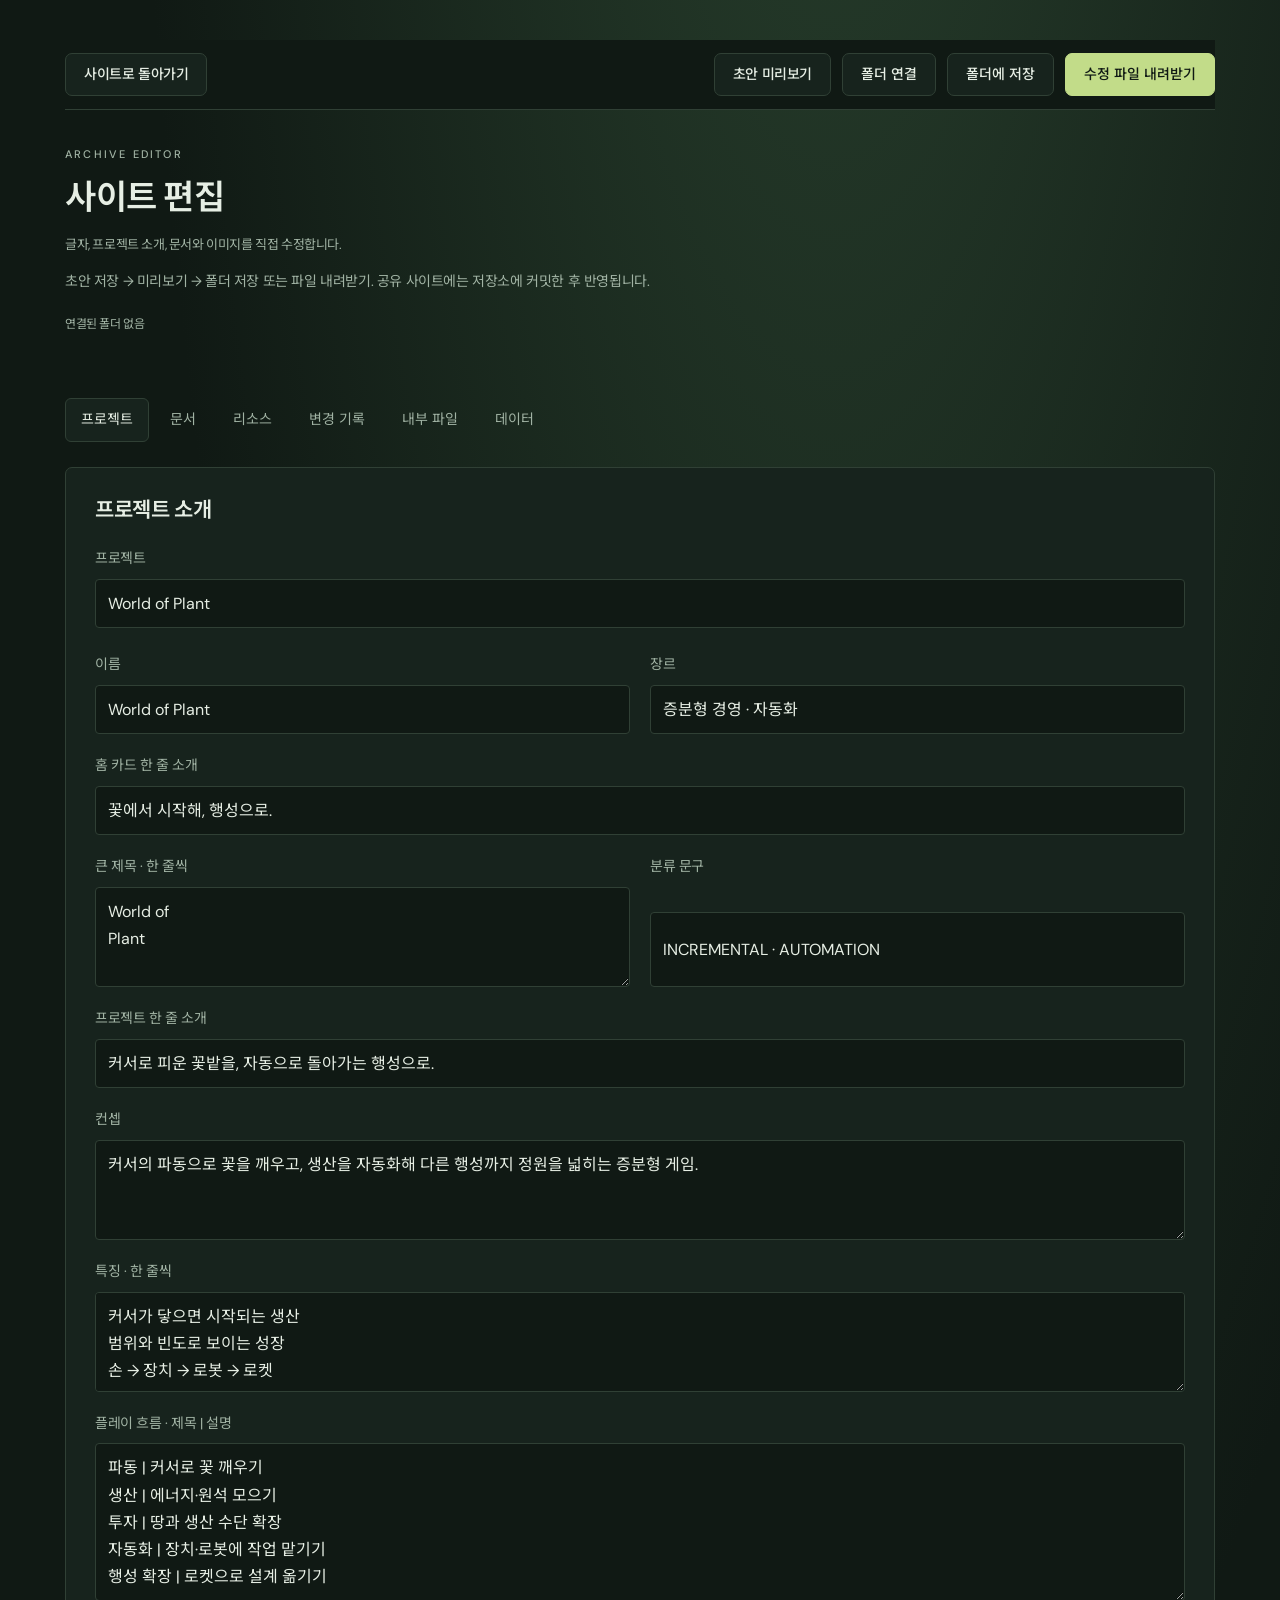
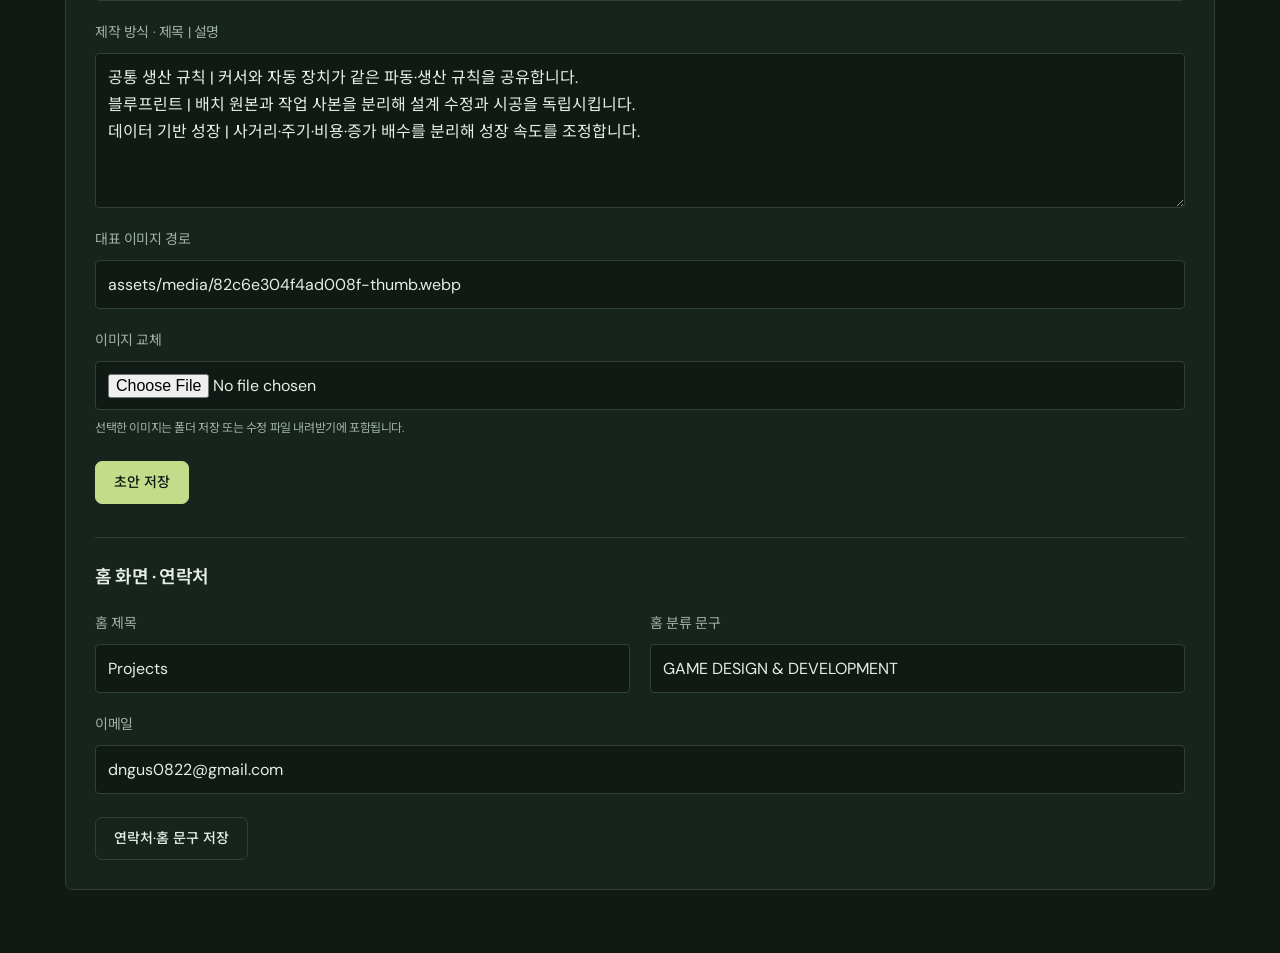
==== public/editor.html @ de5665a4 "Add site authoring tools and unify dark project styling" ====
<!doctype html><html lang="ko"><head><meta charset="utf-8"><meta name="viewport" content="width=device-width,initial-scale=1"><meta name="robots" content="noindex"><title>사이트 편집 · Game Archive</title><link rel="icon" href="./assets/favicon.svg" type="image/svg+xml"><link rel="stylesheet" href="./styles.css?v=c3d9125fe773"><script defer src="./data/site-data.js?v=c3d9125fe773"></script><script defer src="./editor.js?v=c3d9125fe773"></script><meta name="archive-build" content="c3d9125fe773"></head><body>
<main class="editor-wrap"><div class="editor-nav"><a class="button" href="./index.html">사이트로 돌아가기</a><div class="hero-actions"><a class="button" href="./index.html?draft=1#overview" target="_blank" rel="noopener">초안 미리보기</a><button class="button" id="connect-folder">폴더 연결</button><button class="button" id="save-folder">폴더에 저장</button><button class="button primary" id="export-bundle">수정 파일 내려받기</button></div></div>
<span class="eyebrow">ARCHIVE EDITOR</span><h1>사이트 편집</h1><p class="small-paragraph">글자, 프로젝트 소개, 문서와 이미지를 직접 수정합니다.</p><p class="notice">초안 저장 → 미리보기 → 폴더 저장 또는 파일 내려받기. 공유 사이트에는 저장소에 커밋한 후 반영됩니다.</p><p class="small-paragraph" id="folder-status">연결된 폴더 없음</p><p id="editor-status" class="editor-status" role="status" aria-live="polite"></p>

<nav class="editor-tabs" aria-label="편집 항목"><button type="button" class="active" data-editor-tab="projects-panel">프로젝트</button><button type="button" data-editor-tab="documents-panel">문서</button><button type="button" data-editor-tab="resources-panel">리소스</button><button type="button" data-editor-tab="releases-panel">변경 기록</button><button type="button" data-editor-tab="files-panel">내부 파일</button><button type="button" data-editor-tab="data-panel">데이터</button></nav>
<section class="editor-panel editor-section" id="projects-panel"><h2>프로젝트 소개</h2><label class="form-field">프로젝트<select id="project-select"></select></label><form id="project-form"><div class="form-grid"><label class="form-field">이름<input name="name" required maxlength="100"></label><label class="form-field">장르<input name="genre" required maxlength="100"></label><label class="form-field full">홈 카드 한 줄 소개<input name="cardText" required maxlength="150"></label><label class="form-field">큰 제목 · 한 줄씩<textarea name="title" required></textarea></label><label class="form-field">분류 문구<input name="label" maxlength="100"></label><label class="form-field full">프로젝트 한 줄 소개<input name="tagline" required maxlength="200"></label><label class="form-field full">컨셉<textarea name="concept" required></textarea></label><label class="form-field full">특징 · 한 줄씩<textarea name="points" required></textarea></label><label class="form-field full">플레이 흐름 · 제목 | 설명<textarea name="steps" required rows="5"></textarea></label><label class="form-field full">제작 방식 · 제목 | 설명<textarea name="build" required rows="4"></textarea></label><label class="form-field full">대표 이미지 경로<input name="cover" required></label><label class="form-field full">이미지 교체<input id="project-image-file" type="file" accept="image/png,image/jpeg,image/webp"><small>선택한 이미지는 폴더 저장 또는 수정 파일 내려받기에 포함됩니다.</small></label></div><div class="form-actions"><button class="button primary" type="submit">초안 저장</button></div></form><h3 class="editor-subheading">홈 화면 · 연락처</h3><form id="site-form"><div class="form-grid"><label class="form-field">홈 제목<input name="heading" required maxlength="100"></label><label class="form-field">홈 분류 문구<input name="kicker" maxlength="100"></label><label class="form-field full">이메일<input name="contactEmail" type="email" required></label></div><div class="form-actions"><button class="button" type="submit">연락처·홈 문구 저장</button></div></form></section>
<section class="editor-panel editor-section" id="documents-panel" hidden><h2>문서 편집</h2><div class="form-grid"><label class="form-field">문서<select id="document-select"></select></label><label class="form-field">페이지<select id="section-select"></select></label></div><form id="document-form"><div class="form-grid"><label class="form-field">문서 제목<input name="title" required></label><label class="form-field">분류<select name="kind"><option>종합 기획서</option><option>시스템 기획서</option><option>콘텐츠 기획서</option></select></label><label class="form-field full">페이지 제목<input name="sectionTitle" required></label></div><div id="document-blocks"></div><div class="form-actions"><button class="button" id="add-doc-paragraph" type="button">문단 추가</button><button class="button primary" type="submit">본문 초안 저장</button></div><p class="small-paragraph">사이트에 표시되는 문서 본문을 수정합니다. 기존 문서 원본 파일은 변경하지 않습니다.</p></form></section>
<section class="editor-panel editor-section" id="files-panel" hidden><h2>내부 파일</h2><p class="small-paragraph">HTML·CSS·스크립트를 직접 편집할 수 있습니다. 수정한 파일은 폴더 저장 또는 내려받기 전까지 초안으로 보관됩니다.</p><div class="form-grid"><label class="form-field full">파일<select id="source-file-select"><option value="styles.css">styles.css · 색상·서체·레이아웃</option><option value="index.html">index.html · 기본 화면</option><option value="app.js">app.js · 화면 동작</option><option value="editor.html">editor.html · 편집 도구 화면</option><option value="editor.js">editor.js · 편집 도구 동작</option></select></label></div><div class="form-actions"><button class="button" id="load-source-file" type="button">파일 불러오기</button></div><label class="form-field editor-source-label">파일 내용<textarea id="source-file-content" spellcheck="false" rows="22"></textarea></label><div class="form-actions"><button class="button primary" id="stage-source-file" type="button">파일 초안 저장</button><span class="small-paragraph" id="source-file-status"></span></div></section>
<section class="editor-panel editor-section" id="releases-panel" hidden><h2>변경 기록</h2><label class="form-field">편집할 기록<select id="release-select"></select></label><form id="release-form"><div class="form-grid"><label class="form-field">프로젝트<select name="project"><option value="site">아카이브 사이트</option><option value="wop">World of Plant</option><option value="ww">Wordless Mage</option></select></label><label class="form-field">버전<input name="version" required maxlength="40" placeholder="예: v0.1.1"></label><label class="form-field">날짜<input name="date" type="date" required></label><label class="form-field">제목<input name="title" required maxlength="100" placeholder="이번 버전의 핵심 변경"></label><label class="form-field full">요약<textarea name="summary" required maxlength="1000" placeholder="어떤 문제를 해결했고, 플레이가 어떻게 달라졌는지 적어 주세요."></textarea></label><label class="form-field full">변경 항목 · 한 줄에 하나<textarea name="changes" required placeholder="추가: 새로운 마법 효과&#10;변경: 대상 선택 피드백 개선&#10;수정: 중복 효과 처리 오류"></textarea><small>추가 / 변경 / 수정 / 삭제 / 문서 형식으로 구분할 수 있습니다.</small></label></div><div class="form-actions"><button class="button primary" type="submit">초안 저장</button><span class="small-paragraph">게시 전 내용과 버전을 확인해 주세요.</span></div></form><div id="draft-releases" class="draft-list"></div></section>
<section class="editor-panel editor-section" id="resources-panel" hidden><h2>리소스</h2><label class="form-field">편집할 리소스<select id="resource-select"></select></label><form id="resource-form"><div class="form-grid"><label class="form-field">프로젝트<select name="project"><option value="wop">World of Plant</option><option value="ww">Wordless Mage</option></select></label><label class="form-field">리소스 이름<input name="name" required maxlength="120" placeholder="예: 정지 마법 룬"></label><label class="form-field">유형<select name="type"><option>이미지</option><option>UI</option><option>오디오</option><option>폰트</option><option>3D 모델</option><option>문서 이미지</option><option>기타</option></select></label><label class="form-field">버전<input name="version" required maxlength="40" placeholder="예: v1.0"></label><label class="form-field full">이미지·리소스 파일 추가<input id="resource-asset-file" type="file"><small>추가한 파일은 저장할 수정 파일에 포함됩니다.</small></label><label class="form-field full">파일 경로 또는 URL<input name="file" required placeholder="예: assets/my-rune.png 또는 https://..."><small>로컬 파일은 저장소의 public/assets에 함께 추가해 주세요. 오디오·폰트도 링크할 수 있습니다.</small></label><label class="form-field full">미리보기 이미지 경로 · 선택<input name="preview" placeholder="이미지 리소스는 파일 경로를 다시 입력할 수 있습니다."></label><label class="form-field">출처·제작자<input name="source" required maxlength="200" placeholder="직접 제작 / 원본 출처 주소"></label><label class="form-field">이용 조건<input name="license" required maxlength="200" placeholder="예: 직접 제작 / CC0 / 구매 에셋"></label><label class="form-field full">사용처·메모<textarea name="note" maxlength="1000" placeholder="어디에서 사용하고, 어떤 조건으로 교체할 수 있는지 적어 주세요."></textarea></label></div><div class="form-actions"><button class="button primary" type="submit">초안 저장</button></div></form><div id="draft-resources" class="draft-list"></div></section>
<section class="editor-panel editor-section" id="data-panel" hidden><h2>데이터 관리</h2><p class="small-paragraph">다른 브라우저에서 작업했다면 이전에 내려받은 데이터 파일을 가져올 수 있습니다. 현재 브라우저의 초안을 대체합니다.</p><div class="form-actions"><label class="button" for="import-data">데이터 파일 가져오기</label><input id="import-data" type="file" accept=".js,.json" hidden><button class="button" id="export-data">데이터만 내려받기</button><button class="button" id="reset-draft">공개 데이터로 초안 초기화</button></div><p class="small-paragraph">발행 순서: 파일 내려받기 → 저장소 데이터 파일 교체 → 커밋 → GitHub Actions 배포 완료 확인</p></section>
</main></body></html>
---- public/styles.css ----
@import url('https://fonts.googleapis.com/css2?family=Cinzel:wght@500;600;700&family=Fredoka:wght@500;600;700&family=DM+Sans:wght@400;500;600;700&family=Noto+Sans+KR:wght@400;500;600;700;800&display=swap');
:root{--bg:#101914;--paper:#17231d;--ink:#e6eee4;--muted:#a1b3a4;--line:#304035;--accent:#c2dc89;--strong:#c2dc89;--font:'DM Sans','Noto Sans KR',system-ui,sans-serif;--sidebar:0px}
body[data-theme="wop"]{--bg:#edf3df;--paper:#f7faee;--ink:#29402a;--muted:#627659;--line:#cad6b9;--accent:#447441;--strong:#315b35;background:radial-gradient(ellipse at 80% 5%,#f7f6cc 0,transparent 45%),var(--bg)}
body[data-theme="mage"]{--bg:#10171b;--paper:#19232a;--ink:#e8dfc8;--muted:#b0b4af;--line:#3c4037;--accent:#d9b96e;--strong:#d9b96e;background:radial-gradient(ellipse at 85% 0,#1d3439 0,transparent 50%),var(--bg)}
*{box-sizing:border-box}html{scroll-padding-top:100px}body{margin:0;background:radial-gradient(ellipse at 65% -30%,#29412e,transparent 60%),var(--bg);color:var(--ink);font:16px/1.7 var(--font);letter-spacing:-.025em}button,input,select,textarea{font:inherit;color:inherit}a{color:inherit;text-decoration:none}button{cursor:pointer}button,a,input,select,textarea{-webkit-tap-highlight-color:transparent;outline-offset:5px}:focus-visible{outline:2px solid var(--accent)}button,input,select,textarea{border:1px solid var(--line);background:var(--paper)}img{display:block;max-width:100%}h1,h2,h3,p{margin:0}h1,h2,h3{line-height:1.3;font-weight:600}button{font-size:14px}svg{width:20px;height:20px;fill:none;stroke:currentColor;stroke-width:1.7}.sr-only{position:absolute;width:1px;height:1px;padding:0;overflow:hidden;clip:rect(0,0,0,0);white-space:nowrap;border:0}.skip-link{position:fixed;top:-100px;left:20px;padding:12px;background:var(--paper);z-index:100}.skip-link:focus{top:10px}.site-header{height:91px;border-bottom:1px solid var(--line);display:flex;align-items:center;gap:30px;padding:0 max(32px,calc((100vw - 1280px)/2));position:relative;z-index:5}.site-brand{font-size:23px;font-weight:700;letter-spacing:-.07em;white-space:nowrap;line-height:1}.site-brand span{color:var(--accent);font-size:34px;margin-left:2px}.site-nav{display:flex;align-items:center;gap:29px;margin-left:auto}.site-nav a{font-size:14px;color:var(--muted);white-space:nowrap;position:relative;line-height:91px}.site-nav a.active{color:var(--ink)}.site-nav a.active:after{position:absolute;content:'';height:2px;background:var(--accent);bottom:0;left:0;right:0}.site-nav a:hover{color:var(--ink)}#doc-count{font-size:11px;margin-left:4px;opacity:.55}kbd{font:11px var(--font);opacity:.6;border:1px solid var(--line);border-radius:3px;padding:0 5px}.workspace{margin:0}main{max-width:1344px;margin:0 auto;padding:48px 32px 72px;min-height:calc(100vh - 184px)}.eyebrow{display:block;font-size:11px;font-weight:500;letter-spacing:.2em;color:var(--muted);text-transform:uppercase}.collection-heading{margin:19px 0 36px}.collection-heading h1{font-size:64px;font-weight:500;letter-spacing:-.065em;margin-top:8px}.heading-dot{color:var(--accent)}.project-grid{display:grid;grid-template-columns:1fr 1fr;gap:28px}.project-card{position:relative;overflow:hidden;border:1px solid var(--line);border-radius:16px;isolation:isolate;transition:transform .25s}.project-card:hover{transform:translateY(-5px)}.project-card.wop{background:#e3edce;color:#29402a;border-color:#9daa85;border-radius:22px}.project-card.ww{background:#172129;color:#e8dfc8;border-color:#56604e;border-radius:3px}.project-visual{aspect-ratio:1.8;overflow:hidden;position:relative;isolation:isolate}.project-visual img{width:100%;height:100%;object-fit:cover;transition:transform .6s}.project-card:hover .project-visual img{transform:scale(1.03)}.project-visual:after{content:'';position:absolute;inset:0;background:linear-gradient(0deg,#14251955,transparent 65%)}.project-label{position:absolute;top:23px;left:25px;background:#f0f5e2e6;color:#29402a;border:1px solid #f0f5e299;border-radius:30px;font-size:10px;font-weight:600;letter-spacing:.13em;padding:5px 12px;z-index:1}.ww .project-label{border-radius:0;background:#10191acc;border-color:#b69e5c77;color:#e3cc8d}.project-card-body{padding:29px 31px 30px;position:relative}.card-genre{font-size:12px;color:#526c47}.ww .card-genre{color:#9fb6b6}.project-card-body h2{font-size:36px;letter-spacing:-.055em;margin:9px 0 12px;font-weight:500}.ww .project-card-body h2{font-family:'Cinzel',serif;letter-spacing:-.035em;font-size:33px;color:#e2c98e}.project-card-body>p{font-size:16px;color:#5c7453}.ww .project-card-body>p{color:#aab9b5}.card-cta{display:flex;align-items:center;justify-content:space-between;font-size:14px;font-weight:500;border-top:1px solid #526f4338;margin-top:27px;padding-top:19px}.ww .card-cta{border-color:#dbc6862a;color:#dbc68d}.card-cta>span{font-size:24px;font-weight:400;line-height:1}.project-page-hero{min-height:455px;position:relative;display:flex;align-items:center;isolation:isolate;margin:6px 0 31px}.hero-copy{position:relative;z-index:2;max-width:58%;padding:20px 0 30px}.project-page-hero h1{font-size:clamp(64px,6.3vw,94px);line-height:.99;letter-spacing:-.075em;margin:23px 0 23px;font-weight:500}.project-page-hero h1 span{display:block}.project-page-hero .lead{font-size:17px;max-width:420px;line-height:1.8;color:var(--muted)}.hero-actions{display:flex;flex-wrap:wrap;gap:11px;margin-top:28px}.button{display:inline-flex;align-items:center;justify-content:center;gap:8px;padding:10px 18px;border:1px solid var(--line);background:var(--paper);border-radius:5px;font-size:14px;line-height:1.5;font-weight:500;color:var(--ink)}.button.primary{background:var(--strong);color:var(--bg);border-color:var(--strong)}.button:hover{filter:brightness(1.06)}.button.quiet{background:transparent}.wop .button{border-radius:30px}.wop .button.primary{color:#f0f6e2}.hero-image{position:absolute;width:58%;right:-10px;top:0;bottom:0;z-index:-1;overflow:hidden}.hero-image img{width:100%;height:100%;object-fit:cover;object-position:center}.wop .hero-image{width:47%;aspect-ratio:1;top:50%;bottom:auto;transform:translateY(-50%);border-radius:50%;border:10px solid #d1dfb8;box-shadow:0 0 0 1px #9bb77d,0 0 0 23px #ccdbb64d,0 0 0 24px #94b27d33;right:15px;max-height:450px}.wop .hero-image img{object-position:51% center;transform:scale(1.06)}.wop .hero-copy{max-width:57%}.hero-emblem{position:absolute;font-size:70px;right:9%;bottom:-18px;color:var(--accent);line-height:1;opacity:.65}.ww .project-page-hero{min-height:475px;border-top:1px solid #d4b36b55;border-bottom:1px solid #d4b36b55}.ww .project-page-hero h1{font-family:'Cinzel',serif;font-size:clamp(55px,6.3vw,91px);letter-spacing:-.045em;line-height:1.08;color:#e6d29e}.ww .hero-image{width:67%;right:0}.ww .hero-image:after{content:'';position:absolute;inset:0;background:linear-gradient(90deg,#10171b 0,#10171bc9 24%,#10171b18 65%),linear-gradient(0deg,#10171b 0,transparent 30%)}.ww .hero-image img{object-position:center;opacity:.82}.ww .hero-emblem{bottom:-14px;right:20px;font-size:27px;z-index:2;background:#10171b;padding:0 15px;opacity:1}.ww .hero-copy{padding-left:17px}.ww .button{border-radius:1px}.subnav{display:flex;align-items:center;gap:27px;padding:14px 0 17px;margin-bottom:34px;border-bottom:1px solid var(--line);font-size:14px;color:var(--muted)}.subnav a:hover{color:var(--ink)}.brief-section{margin:0 0 36px;scroll-margin-top:30px}.brief-heading{display:flex;justify-content:space-between;gap:20px;align-items:center;margin-bottom:17px}.brief-heading h2,.concept-section>h2,.related-section>h2{font-size:20px;letter-spacing:-.04em}.brief-heading span{font-size:11px;color:var(--muted);letter-spacing:.14em}.concept-section{display:grid;grid-template-columns:160px 1fr;gap:24px}.concept-line{font-size:21px;line-height:1.7;letter-spacing:-.04em;max-width:890px}.concept-points{display:flex;list-style:none;padding:0;margin:17px 0 0;gap:10px 23px;flex-wrap:wrap;font-size:14px;color:var(--muted)}.concept-points li:before{content:'·';color:var(--accent);font-weight:700;margin-right:8px}.play-flow{display:grid;grid-template-columns:repeat(5,1fr);border-top:1px solid var(--line);border-bottom:1px solid var(--line);padding:24px 0}.flow-step{padding:0 20px}.flow-step:first-child{padding-left:0}.flow-step+.flow-step{border-left:1px solid var(--line)}.step-num{font-size:11px;letter-spacing:.12em;color:var(--accent);display:block;margin-bottom:10px}.flow-step h3{font-size:17px;font-weight:600;margin-bottom:7px}.flow-step p{font-size:14px;color:var(--muted);line-height:1.7}.build-grid{display:grid;grid-template-columns:repeat(3,1fr);gap:32px}.build-item{border-top:2px solid var(--line);padding-top:18px}.build-item h3{font-size:17px;font-weight:600;margin-bottom:9px}.build-item p{font-size:16px;line-height:1.85;color:var(--muted)}.related-section{border-top:1px solid var(--line);padding-top:25px;display:grid;grid-template-columns:160px 1fr;gap:24px;align-items:center}.related-docs{display:grid;grid-template-columns:repeat(3,1fr);gap:12px}.related-doc{display:flex;align-items:center;gap:11px;padding:14px 15px;background:var(--paper);border:1px solid var(--line);text-align:left;border-radius:5px}.related-doc b{font-size:14px;font-weight:500}.related-doc:hover{border-color:var(--accent)}.doc-plus{margin-left:auto;color:var(--muted);font-size:20px;font-weight:400}.doc-icon{font-size:9px;letter-spacing:0;font-weight:600;display:inline-grid;place-items:center;border:1px solid var(--line);border-radius:3px;flex-shrink:0;width:30px;height:35px;color:var(--muted)}.footer{max-width:1280px;margin:0 auto;padding:27px 0 30px;border-top:1px solid var(--line);display:flex;align-items:center;justify-content:space-between;gap:25px;font-size:12px;color:var(--muted)}.footer>div{display:flex;gap:24px}.footer a:hover{color:var(--ink)}.page-title{margin:13px 0 30px}.page-title h1{font-size:37px;letter-spacing:-.04em;margin:10px 0}.page-title p{font-size:16px;color:var(--muted)}.filters{display:flex;align-items:center;flex-wrap:wrap;gap:17px;padding:0 0 22px}.filter-tabs{display:flex;align-items:center;gap:5px;flex-wrap:wrap}.filter-tabs button{border:1px solid transparent;border-radius:4px;padding:7px 14px;background:none;color:var(--muted);font-size:14px}.filter-tabs button.selected{border-color:var(--line);background:var(--paper);color:var(--ink)}.select-wrap{position:relative}.select-wrap:after{content:'';height:6px;width:6px;border-right:1px solid var(--muted);border-bottom:1px solid var(--muted);position:absolute;right:14px;top:14px;transform:rotate(45deg);pointer-events:none}select{appearance:none;border-radius:4px;padding:7px 35px 7px 13px;font-size:14px;max-width:100%}.result-count{margin-left:auto;font-size:12px;color:var(--muted)}.table-wrap{overflow-x:auto;border-top:1px solid var(--line)}.doc-table{width:100%;border-collapse:collapse;text-align:left;min-width:690px}.doc-table th{font-size:12px;color:var(--muted);font-weight:400;padding:15px 17px;border-bottom:1px solid var(--line)}.doc-table td{font-size:14px;padding:17px;border-bottom:1px solid var(--line);color:var(--muted)}.table-name{display:flex;align-items:center;gap:13px;border:0;background:transparent;text-align:left;color:var(--ink);padding:0;font-size:16px;font-weight:500}.table-sub{display:block;font-size:11px;color:var(--muted);margin-top:4px;font-weight:400}.project-text{display:inline-flex;align-items:center;gap:7px;font-size:12px}.project-mark{display:inline-grid;place-items:center;width:23px;height:23px;border:1px solid var(--line);font-size:11px;border-radius:4px;color:var(--accent)}.type-label{font-size:12px;white-space:nowrap}.download-link{font-size:12px;white-space:nowrap;color:var(--accent)}.notice{font-size:14px;color:var(--muted);margin:0 0 20px}.empty{padding:65px 25px;text-align:center;border:1px dashed var(--line);color:var(--muted)}.empty h2{font-size:20px;color:var(--ink);margin-bottom:10px}.empty p{font-size:16px}.empty .button{margin-top:21px}.resource-grid{display:grid;grid-template-columns:repeat(3,1fr);gap:24px}.resource-card{padding:0;overflow:hidden;border:1px solid var(--line);background:var(--paper);border-radius:7px;text-align:left}.resource-card:hover{border-color:var(--accent)}.resource-img{aspect-ratio:1.8;overflow:hidden}.resource-img img{width:100%;height:100%;object-fit:cover}.resource-info{padding:17px 18px}.resource-info h2{font-size:16px;margin-bottom:7px}.resource-meta{display:flex;justify-content:space-between;gap:10px;font-size:12px;color:var(--muted)}.timeline{max-width:900px;margin:18px 0 0 10px;border-left:1px solid var(--line);padding-left:31px}.release{position:relative;padding:0 0 38px}.release:before{content:'';position:absolute;left:-36px;top:7px;width:8px;height:8px;border:1px solid var(--muted);border-radius:50%;background:var(--bg)}.release-kicker{display:flex;align-items:center;gap:13px;font-size:12px;color:var(--muted);flex-wrap:wrap}.release-version{border:1px solid var(--line);padding:2px 8px;border-radius:3px;color:var(--accent);font-size:12px}.release h2{font-size:23px;margin:17px 0 10px}.release>p{font-size:16px;color:var(--muted)}.change-list{list-style:none;padding:22px 0 0;margin:0;display:grid;gap:13px}.change-list li{display:flex;gap:13px;font-size:16px;color:var(--muted);align-items:flex-start}.change-type{border:1px solid var(--line);font-size:11px;white-space:nowrap;padding:1px 7px;color:var(--accent);border-radius:3px;margin-top:4px}.footer-sep{margin:0 10px}dialog{padding:0;border:1px solid var(--line);border-radius:8px;box-shadow:0 30px 100px #0008;background:var(--paper);color:var(--ink);max-height:89vh}dialog::backdrop{background:#08110cbb;backdrop-filter:blur(4px)}.document-dialog{width:min(1040px,calc(100vw - 40px))}.dialog-top{position:sticky;top:0;z-index:2;background:var(--paper);border-bottom:1px solid var(--line);padding:23px 28px;display:flex;align-items:center;justify-content:space-between;gap:20px}.dialog-top h2{font-size:22px;margin-top:5px}.dialog-top .eyebrow{font-size:10px}.icon-button{background:transparent;border:1px solid var(--line);display:grid;place-items:center;width:34px;height:34px;font-size:16px;color:var(--muted);border-radius:4px;flex-shrink:0}.doc-toolbar{display:flex;justify-content:space-between;align-items:center;gap:18px;padding:17px 28px;background:var(--bg);border-bottom:1px solid var(--line);font-size:12px;color:var(--muted);flex-wrap:wrap}.toolbar-actions{display:flex;gap:8px;flex-wrap:wrap}.doc-toolbar .button{font-size:12px;padding:8px 11px}.doc-body{padding:30px 34px}.doc-section+.doc-section{margin-top:38px;border-top:1px solid var(--line);padding-top:23px}.doc-section>h3{font-size:12px;color:var(--muted);margin-bottom:22px;letter-spacing:.04em}.doc-section p{font-size:16px;line-height:1.95;color:var(--muted);margin:12px 0;white-space:pre-line}.doc-section .content-heading{font-size:18px;color:var(--ink);font-weight:600;margin-top:24px}.doc-table-scroll{overflow-x:auto;margin:19px 0}.doc-content-table{width:100%;border-collapse:collapse;font-size:14px;text-align:left;min-width:480px}.doc-content-table th,.doc-content-table td{border:1px solid var(--line);padding:11px 13px;white-space:pre-line;line-height:1.8}.doc-content-table th{background:var(--bg);font-weight:500;color:var(--ink)}.doc-content-table td{color:var(--muted)}.doc-image-strip{display:flex;gap:10px;overflow:auto;margin-bottom:26px}.doc-image-strip button{padding:0;flex:0 0 210px;overflow:hidden;border-radius:5px}.doc-image-strip img{height:118px;object-fit:cover;width:100%}.small-paragraph{font-size:13px;color:var(--muted);margin:14px 0}.document-page .doc-body{background:var(--paper);border:1px solid var(--line);border-radius:6px}.document-page .doc-toolbar{border:1px solid var(--line);border-radius:6px;margin-bottom:20px}.back-link{display:inline-block;font-size:13px;color:var(--muted);margin-bottom:15px}.resource-dialog{width:min(980px,calc(100vw - 40px))}.resource-full-image{padding:18px;background:var(--bg)}.resource-full-image img{width:100%;max-height:60vh;object-fit:contain}.resource-details{padding:24px 30px}.resource-fields{display:grid;grid-template-columns:repeat(3,1fr);gap:22px;margin:0 0 24px}.resource-fields dt{font-size:12px;color:var(--muted)}.resource-fields dd{font-size:14px;color:var(--ink);margin:6px 0 0}.resource-details p{font-size:14px;color:var(--muted);margin:17px 0}.guide{max-width:800px}.guide h2{font-size:21px;margin:30px 0 14px}.guide p,.guide li{font-size:16px;color:var(--muted);line-height:1.95}.guide a{text-decoration:underline;color:var(--accent)}.toast{position:fixed;bottom:28px;left:50%;transform:translateX(-50%);border:1px solid var(--line);padding:11px 19px;border-radius:6px;background:var(--paper);color:var(--ink);font-size:14px;z-index:100}.draft-banner{padding:10px 20px;background:#7c5a27;color:#fff3c9;font-size:14px;text-align:center}.editor-wrap{max-width:1050px;margin:0 auto;padding:40px 25px}.editor-wrap h1{font-size:34px;margin:12px 0}.editor-nav{display:flex;justify-content:space-between;gap:15px;flex-wrap:wrap;margin-bottom:35px}.editor-nav .hero-actions{margin:0}.editor-panel{background:var(--paper);border:1px solid var(--line);border-radius:7px;padding:29px;margin:23px 0}.editor-panel h2{font-size:21px;margin-bottom:23px}.form-grid{display:grid;grid-template-columns:1fr 1fr;gap:20px}.form-field{display:grid;gap:8px;font-size:14px;color:var(--muted)}.form-field.full{grid-column:1/-1}.form-field input,.form-field textarea,.form-field select{border:1px solid var(--line);padding:10px 12px;background:var(--bg);border-radius:4px;width:100%;min-width:0;font-size:16px;color:var(--ink)}.form-field small{font-size:12px}.form-field textarea{min-height:100px;resize:vertical}.form-actions{display:flex;align-items:center;gap:13px;flex-wrap:wrap;margin-top:23px}.draft-list{display:grid;gap:10px;margin-top:20px}.draft-row{display:flex;justify-content:space-between;align-items:center;padding:13px 0;border-bottom:1px solid var(--line);font-size:14px;gap:15px}.draft-row small{font-size:12px;color:var(--muted);display:block}.draft-row button{border:0;background:transparent;color:#dca69b;font-size:13px}.editor-status{font-size:14px;color:var(--accent);min-height:25px}.editor-panel code,.guide code{background:var(--bg);padding:2px 6px;font-size:13px;border-radius:3px;word-break:break-word}
@media(min-width:1600px){.project-page-hero{min-height:490px}.project-visual{aspect-ratio:1.85}.collection-heading{margin-top:30px;margin-bottom:44px}}
@media(max-width:1100px){.site-header{padding:0 30px;gap:25px}.site-nav{gap:22px}.collection-heading h1{font-size:57px}.project-card-body h2{font-size:31px}.ww .project-card-body h2{font-size:28px}.project-page-hero{min-height:420px}.project-page-hero h1{font-size:76px}.ww .project-page-hero h1{font-size:72px}.hero-copy{max-width:57%}.project-page-hero .lead{font-size:16px;max-width:370px}.wop .hero-image{width:43%;right:10px}.build-grid{gap:23px}.concept-section,.related-section{grid-template-columns:125px 1fr;gap:19px}.related-doc{padding:13px 11px;gap:8px}.footer{margin:0 32px}.flow-step{padding:0 15px}}
@media(max-width:800px){.site-header{padding:0 24px;height:auto;min-height:85px;gap:23px}.site-nav{gap:19px}.site-nav a{font-size:13px;line-height:85px}.site-brand{font-size:21px}main{padding:35px 24px 55px}.project-grid{gap:21px}.collection-heading{margin:10px 0 28px}.collection-heading h1{font-size:52px}.project-card-body{padding:23px}.project-card-body h2{font-size:29px}.ww .project-card-body h2{font-size:25px}.project-card-body>p{font-size:15px}.card-genre{font-size:11px}.project-label{left:18px;top:18px;font-size:9px}.hero-copy{max-width:62%}.project-page-hero h1{font-size:68px}.ww .project-page-hero h1{font-size:64px}.wop .hero-image{width:40%;right:7px}.hero-image{width:60%}.project-page-hero .lead{max-width:310px}.concept-section,.related-section{grid-template-columns:1fr;gap:15px}.concept-line{font-size:20px}.concept-points{font-size:14px}.play-flow{grid-template-columns:repeat(5,1fr);padding:20px 0}.flow-step{padding:0 12px}.flow-step h3{font-size:16px}.flow-step p{font-size:13px}.build-grid{gap:20px}.build-item p{font-size:16px}.build-item h3{font-size:16px}.resource-grid{grid-template-columns:1fr 1fr}.footer{margin:0 24px}}
@media(max-width:560px){html{scroll-padding-top:25px}.site-header{padding:0 20px;flex-wrap:wrap;gap:0;min-height:0;justify-content:space-between}.site-brand{font-size:22px;padding:22px 0 18px}.site-nav{width:100%;justify-content:space-between;gap:10px;order:3;margin:0}.site-nav a{line-height:44px;font-size:13px}#doc-count{font-size:10px}main{padding:27px 20px 45px}.collection-heading{margin:10px 0 27px}.collection-heading h1{font-size:46px}.collection-heading>.eyebrow{font-size:9px;letter-spacing:.14em}.project-grid{grid-template-columns:1fr;gap:27px}.project-visual{aspect-ratio:1.85}.project-card-body{padding:23px 25px}.project-card-body h2{font-size:34px}.ww .project-card-body h2{font-size:29px}.project-card-body>p{font-size:16px}.project-label{font-size:10px}.card-cta{margin-top:23px}.project-page-hero{min-height:610px;display:block;padding-top:3px;margin:0 0 15px}.hero-copy,.wop .hero-copy{max-width:100%;padding:0}.project-page-hero .eyebrow{font-size:9px;letter-spacing:.14em}.project-page-hero h1{font-size:70px;line-height:1;letter-spacing:-.065em;margin:21px 0 18px}.project-page-hero .lead{font-size:16px;max-width:100%;line-height:1.8}.hero-actions{margin-top:20px;gap:8px}.button{padding:10px 15px;font-size:13px}.wop .hero-image{width:230px;height:230px;right:calc(50% - 115px);top:auto;bottom:12px;transform:none;border-width:6px;box-shadow:0 0 0 1px #9bb77d,0 0 0 14px #ccdbb64d,0 0 0 15px #94b27d33}.wop .hero-emblem{font-size:48px;bottom:0;right:3%}.ww .project-page-hero{min-height:610px;border-top:0;padding-top:3px}.ww .project-page-hero h1{font-size:61px;line-height:1.1;margin:21px 0 18px}.ww .hero-copy{padding:0}.ww .hero-image{top:auto;bottom:0;right:-20px;left:-20px;width:auto;height:330px;z-index:-1}.ww .hero-image:after{background:linear-gradient(180deg,#10171b,transparent 45%),linear-gradient(0deg,#10171b,transparent 30%)}.ww .hero-image img{object-position:55% center;opacity:.9}.ww .hero-emblem{bottom:-12px;font-size:22px;right:5px}.subnav{gap:23px;font-size:13px;padding:10px 0 15px;margin-bottom:28px}.brief-section{margin-bottom:30px}.concept-line{font-size:20px;line-height:1.8}.concept-points{display:grid;gap:6px;margin-top:14px;font-size:14px}.brief-heading h2,.concept-section>h2,.related-section>h2{font-size:19px}.play-flow{grid-template-columns:1fr;padding:0}.flow-step,.flow-step:first-child{padding:14px 3px;display:grid;grid-template-columns:25px 86px 1fr;gap:9px;align-items:center}.flow-step+.flow-step{border-left:0;border-top:1px solid var(--line)}.step-num,.flow-step h3{margin:0}.flow-step h3{font-size:15px}.flow-step p{font-size:14px}.build-grid{grid-template-columns:1fr;gap:20px}.build-item{padding-top:14px;border-top-width:1px}.build-item h3{font-size:17px;margin-bottom:7px}.build-item p{font-size:16px}.related-docs{grid-template-columns:1fr;gap:9px}.related-doc{padding:12px 14px}.related-doc b{font-size:14px}.footer{padding:22px 0;margin:0 20px;font-size:11px;gap:15px}.footer>div{gap:16px}.page-title{margin:4px 0 25px}.page-title h1{font-size:31px}.page-title>.eyebrow{font-size:10px}.filters{gap:12px}.filter-tabs{gap:2px}.filter-tabs button{padding:6px 11px;font-size:13px}.result-count{font-size:11px}.resource-grid{gap:13px}.resource-info{padding:13px}.resource-info h2{font-size:14px}.resource-meta{font-size:11px;flex-direction:column;gap:2px}.notice{font-size:13px}.timeline{margin-left:4px;padding-left:24px}.release:before{left:-29px}.release h2{font-size:21px}.change-list li{font-size:16px}.release-kicker{gap:10px;font-size:11px}.doc-body{padding:22px 20px}.dialog-top{padding:18px 20px}.dialog-top h2{font-size:20px}.doc-toolbar{padding:15px 20px;gap:12px}.doc-toolbar .button{font-size:11px;padding:7px 9px}.document-dialog,.resource-dialog{width:calc(100vw - 16px);max-height:94vh}.resource-details{padding:21px}.resource-fields{grid-template-columns:1fr 1fr;gap:19px}.form-grid{grid-template-columns:1fr}.form-field.full{grid-column:auto}.editor-wrap{padding:25px 19px}.editor-wrap h1{font-size:31px}.editor-panel{padding:22px 18px}.editor-nav{margin-bottom:25px}.guide h2{font-size:20px}}
@media(prefers-reduced-motion:reduce){*{transition:none!important;scroll-behavior:auto!important}}@media print{body{background:white!important;color:#222!important}.site-header,.footer,.subnav,.hero-actions,.related-section{display:none}.workspace{margin:0}main{padding:0}.project-page-hero{min-height:350px}.hero-copy{max-width:55%}.project-page-hero h1{font-size:60px}.brief-section{break-inside:avoid}.build-item p,.flow-step p,.concept-points,.concept-line,.lead{color:#333!important}.play-flow{grid-template-columns:repeat(5,1fr)}.flow-step{display:block!important}.step-num{color:#444}}
/* Home and project-organized document library. */
.home-button{display:inline-grid;place-items:center;width:42px;height:42px;border:1px solid var(--line);border-radius:9px;color:var(--accent);flex-shrink:0}.home-button svg{width:21px;height:21px}.home-button:hover{background:var(--paper)}.footer{justify-content:center}.contact-email{font-size:14px;letter-spacing:.015em}
.library-project-tabs{display:flex;gap:6px;flex-wrap:wrap}.library-project-tabs button{font-size:14px;padding:7px 14px;border:1px solid transparent;background:transparent;border-radius:5px;color:var(--muted)}.library-project-tabs button.selected{background:var(--paper);border-color:var(--line);color:var(--ink)}.library-project-tabs button.wop{color:#b4d793}.library-project-tabs button.ww{color:#87cbd0}body[data-theme="wop"] .library-project-tabs button.wop{color:#3b7140}body[data-theme="wop"] .library-project-tabs button.ww{color:#426b79}
.document-collections{display:grid;grid-template-columns:repeat(2,minmax(0,1fr));gap:34px;margin-top:9px;align-items:start}.document-collection{min-width:0;--project-accent:#b4d793;--project-shade:#a5cf7c13;--project-edge:#a5cf7c45}.document-collection.ww{--project-accent:#88cbd1;--project-shade:#73b6c715;--project-edge:#7eb7c247}.collection-project-header{display:flex;align-items:center;justify-content:space-between;gap:16px;padding:17px 0 22px;border-bottom:2px solid var(--project-edge);color:var(--project-accent)}.collection-project-header>div{display:flex;align-items:center;gap:13px}.collection-project-header h2{font-size:24px;font-weight:500;letter-spacing:-.04em}.collection-project-header>span{font-size:12px;color:var(--muted);white-space:nowrap}.collection-project-symbol{display:inline-flex}.collection-project-symbol svg{width:24px;height:24px;stroke-width:1.5}.document-list{display:grid}.doc-entry{display:flex;align-items:stretch;border-bottom:1px solid var(--line);gap:8px;padding:0 4px 0 0}.doc-entry:hover{background:var(--project-shade)}.document-open{display:flex;align-items:center;gap:15px;padding:16px 5px 16px 0;flex:1;min-width:0;border:0;background:transparent;text-align:left}.topic-icon{display:inline-grid;place-items:center;flex-shrink:0;width:45px;height:45px;border:1px solid #a4c77f40;background:#a5cf7c15;border-radius:9px;color:#b4d793}.topic-icon.ww{border-color:#7eb7c247;background:#73b6c715;color:#88cbd1;border-radius:4px}.topic-icon svg{height:24px;width:24px;stroke-width:1.5;stroke-linecap:round;stroke-linejoin:round}.doc-entry-text{display:grid;gap:3px;min-width:0}.doc-entry-text b{font-size:16px;font-weight:500;line-height:1.6;overflow-wrap:anywhere}.doc-entry-text small{font-size:12px;color:var(--muted)}.entry-plus{margin-left:auto;color:var(--project-accent);font-size:22px;font-weight:400}.related-doc .topic-icon{width:34px;height:34px;border-radius:5px}.related-doc .topic-icon svg{width:19px;height:19px}
body[data-theme="wop"] .document-collection.wop{--project-accent:#3b7140;--project-shade:#50793a0a;--project-edge:#597e3e66}body[data-theme="wop"] .document-collection.ww{--project-accent:#426b79}body[data-theme="wop"] .topic-icon.wop{color:#3b7140;background:#50793a10;border-color:#597e3e44}body[data-theme="wop"] .topic-icon.ww{color:#426b79;background:#426b7910;border-color:#426b7944}
@media(max-width:850px){.document-collections{grid-template-columns:1fr;gap:33px}.collection-project-header h2{font-size:24px}.document-open{padding:15px 2px 15px 0}.doc-entry{gap:13px}.collection-project-header{padding-top:7px}}
@media(max-width:560px){.home-button{width:36px;height:36px;margin:17px 0 12px}.home-button svg{width:19px;height:19px}.library-project-tabs{gap:2px}.library-project-tabs button{font-size:12px;padding:6px 10px}.document-collections{gap:30px;margin-top:5px}.collection-project-header{padding-bottom:18px}.collection-project-header h2{font-size:23px}.collection-project-header>div{gap:10px}.topic-icon{height:42px;width:42px}.document-open{gap:12px}.doc-entry-text b{font-size:16px}.doc-entry-text small{font-size:11px}.contact-email{font-size:13px}.related-doc .topic-icon{width:34px;height:34px}.entry-plus{font-size:20px}}
/* Shared dark surfaces and consistent controls; individual game accents remain. */
body[data-theme="wop"]{--bg:#121d15;--paper:#1a2a1e;--ink:#e0ead8;--muted:#a6b99e;--line:#334b35;--accent:#bbd788;--strong:#bad680;background:radial-gradient(ellipse at 80% 5%,#28452b 0,transparent 50%),var(--bg)}
.project-card.wop{background:#1c3021;color:#e0ead8;border-color:#486442}.project-card.ww,.project-card.wop{border-radius:20px}.project-card.wop .project-card-body h2,.wop .project-page-hero h1{font-family:'Fredoka','DM Sans',sans-serif;font-weight:500;letter-spacing:-.025em}.project-card.wop .project-card-body h2{font-size:38px}.project-card.wop .card-genre,.project-card.wop .project-card-body>p{color:#b0c69a}.project-card.wop .card-cta{color:#c1dba4;border-color:#5d7f3e55}.project-card.wop .project-label{background:#243b22e6;color:#c7ddab;border-color:#80a15a66}.ww .project-label,.project-label{border-radius:7px}.wop .button,.ww .button,.button{border-radius:7px}.wop .button.primary{color:#142217}.wop .hero-image{border-color:#3e5b36;box-shadow:0 0 0 1px #6c8d52,0 0 0 23px #314b2d66,0 0 0 24px #577e3e33}.topic-icon.ww{border-radius:9px}body[data-theme="wop"] .library-project-tabs button.wop{color:#b4d793}body[data-theme="wop"] .library-project-tabs button.ww{color:#88cbd1}body[data-theme="wop"] .document-collection.wop{--project-accent:#b4d793;--project-shade:#a5cf7c13;--project-edge:#a5cf7c45}body[data-theme="wop"] .document-collection.ww{--project-accent:#88cbd1}body[data-theme="wop"] .topic-icon.wop{color:#b4d793;background:#a5cf7c15;border-color:#a4c77f40}body[data-theme="wop"] .topic-icon.ww{color:#88cbd1;background:#73b6c715;border-color:#7eb7c247}
@media(max-width:800px){.project-card.wop .project-card-body h2{font-size:32px}}@media(max-width:560px){.project-card.wop .project-card-body h2{font-size:36px}.wop .hero-image{box-shadow:0 0 0 1px #6c8d52,0 0 0 14px #314b2d66,0 0 0 15px #577e3e33}}
/* Authoring workspace: never linked in the visitor navigation. */
[hidden]{display:none!important}.editor-wrap{max-width:1200px}.editor-nav{position:sticky;top:0;background:var(--bg);z-index:5;padding:13px 0;border-bottom:1px solid var(--line)}.editor-tabs{display:flex;gap:5px;flex-wrap:wrap;margin:25px 0}.editor-tabs button{border:1px solid transparent;background:transparent;padding:9px 15px;border-radius:6px;color:var(--muted)}.editor-tabs button.active{border-color:var(--line);color:var(--ink);background:var(--paper)}.editor-panel>.form-field{margin-bottom:25px}.editor-subheading{font-size:18px;margin:33px 0 22px;border-top:1px solid var(--line);padding-top:28px}.editor-doc-block{border-top:1px solid var(--line);margin-top:22px;padding-top:15px}.editor-block-heading{display:flex;align-items:center;justify-content:space-between;gap:15px;font-size:12px;color:var(--muted);margin-bottom:10px}.text-button{border:0;background:transparent;font-size:12px;color:#d2a69a}.editor-doc-block>textarea{width:100%;padding:12px 14px;font-size:16px;resize:vertical;border-radius:4px;line-height:1.8;background:var(--bg)}.editor-table-scroll{overflow:auto}.editor-cell-table{border-collapse:collapse;min-width:650px;width:100%}.editor-cell-table td{border:1px solid var(--line);padding:0;min-width:140px}.editor-cell-table textarea{border:0;resize:vertical;background:var(--bg);font-size:14px;line-height:1.8;width:100%;min-height:80px;padding:9px 11px}.editor-source-label{margin-top:23px}.editor-source-label textarea{font-family:ui-monospace,Consolas,monospace!important;tab-size:2;line-height:1.65;white-space:pre;overflow:auto;font-size:13px}.editor-panel form+form{margin-top:25px}#folder-status{font-size:12px}.editor-status{position:relative;padding:8px 0;line-height:1.8}#project-form [name=steps],#project-form [name=build]{min-height:155px}
@media(max-width:560px){.editor-nav{position:relative;gap:14px}.editor-nav .hero-actions{gap:7px}.editor-nav .button{font-size:12px;padding:8px 11px}.editor-tabs{gap:2px}.editor-tabs button{font-size:13px;padding:8px 10px}.editor-panel .form-grid{gap:17px}.editor-panel{margin-top:16px}.editor-source-label textarea{font-size:12px}}
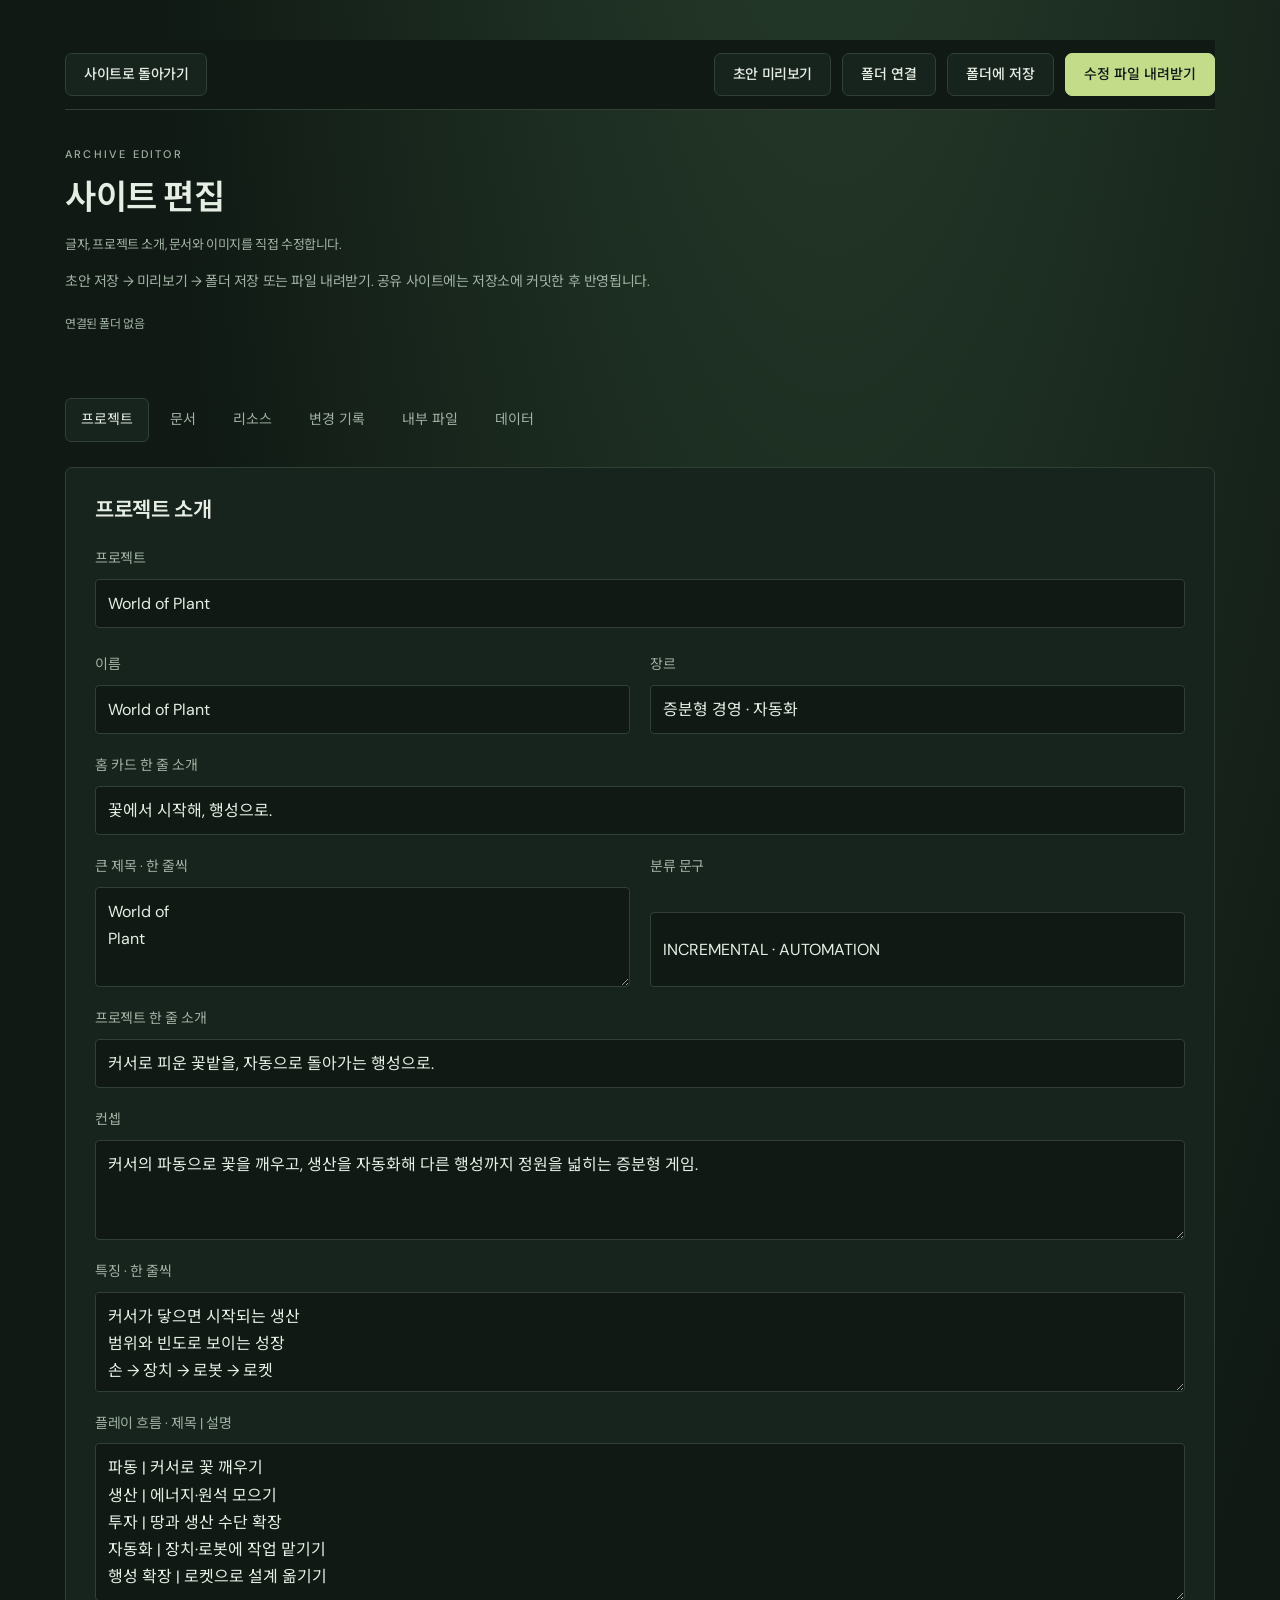
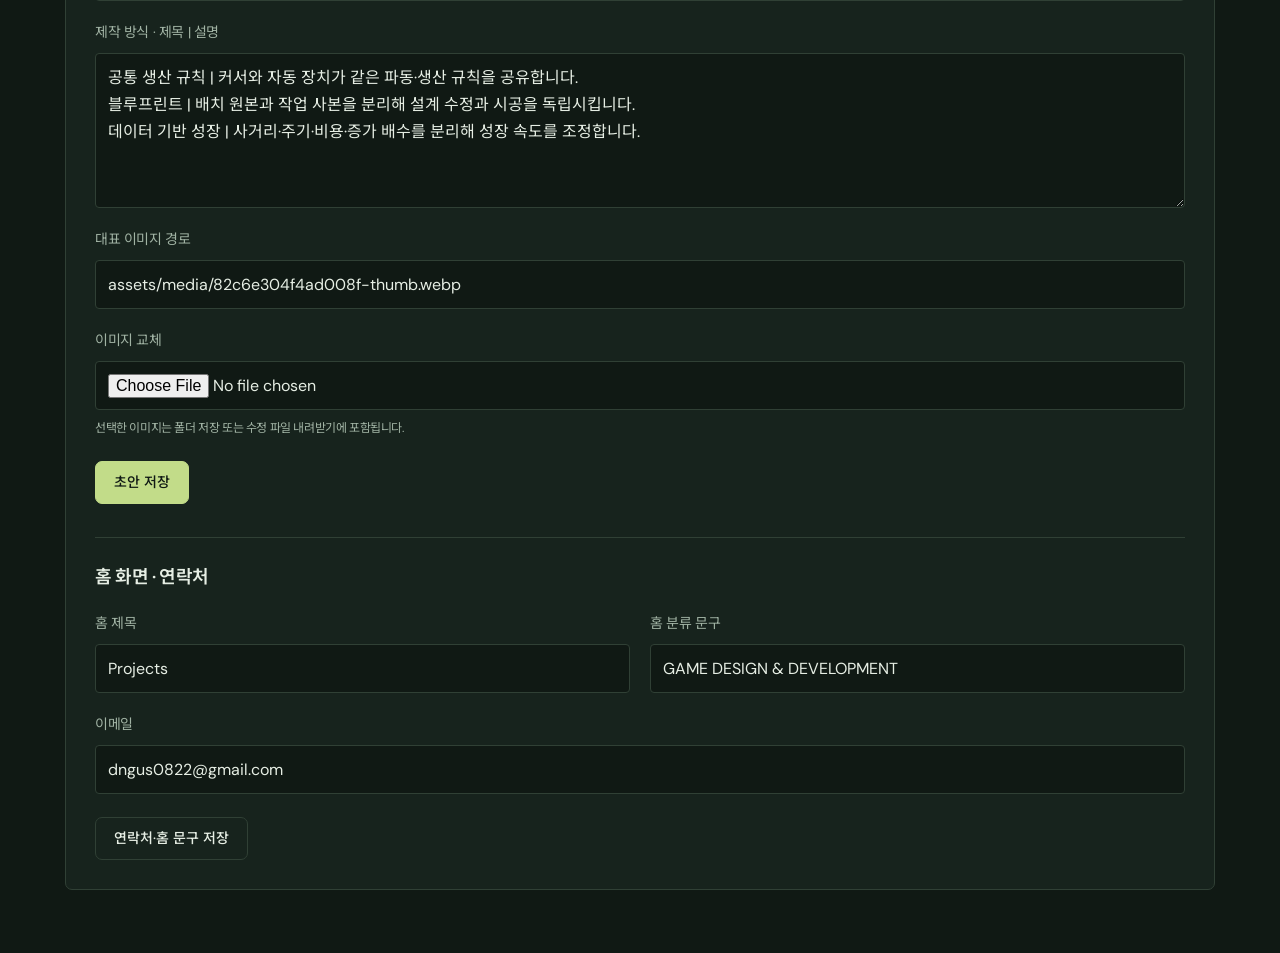
==== commit a669b794: "Group planning documents by category and show image previews" ====
--- a/public/editor.html
+++ b/public/editor.html
@@ -1,4 +1,4 @@
-<!doctype html><html lang="ko"><head><meta charset="utf-8"><meta name="viewport" content="width=device-width,initial-scale=1"><meta name="robots" content="noindex"><title>사이트 편집 · Game Archive</title><link rel="icon" href="./assets/favicon.svg" type="image/svg+xml"><link rel="stylesheet" href="./styles.css?v=c3d9125fe773"><script defer src="./data/site-data.js?v=c3d9125fe773"></script><script defer src="./editor.js?v=c3d9125fe773"></script><meta name="archive-build" content="c3d9125fe773"></head><body>
+<!doctype html><html lang="ko"><head><meta charset="utf-8"><meta name="viewport" content="width=device-width,initial-scale=1"><meta name="robots" content="noindex"><title>사이트 편집 · Game Archive</title><link rel="icon" href="./assets/favicon.svg" type="image/svg+xml"><link rel="stylesheet" href="./styles.css?v=2a2386e8a92d"><script defer src="./data/site-data.js?v=2a2386e8a92d"></script><script defer src="./editor.js?v=2a2386e8a92d"></script><meta name="archive-build" content="2a2386e8a92d"></head><body>
 <main class="editor-wrap"><div class="editor-nav"><a class="button" href="./index.html">사이트로 돌아가기</a><div class="hero-actions"><a class="button" href="./index.html?draft=1#overview" target="_blank" rel="noopener">초안 미리보기</a><button class="button" id="connect-folder">폴더 연결</button><button class="button" id="save-folder">폴더에 저장</button><button class="button primary" id="export-bundle">수정 파일 내려받기</button></div></div>
 <span class="eyebrow">ARCHIVE EDITOR</span><h1>사이트 편집</h1><p class="small-paragraph">글자, 프로젝트 소개, 문서와 이미지를 직접 수정합니다.</p><p class="notice">초안 저장 → 미리보기 → 폴더 저장 또는 파일 내려받기. 공유 사이트에는 저장소에 커밋한 후 반영됩니다.</p><p class="small-paragraph" id="folder-status">연결된 폴더 없음</p><p id="editor-status" class="editor-status" role="status" aria-live="polite"></p>
 
--- a/public/styles.css
+++ b/public/styles.css
@@ -22,3 +22,6 @@
 /* Authoring workspace: never linked in the visitor navigation. */
 [hidden]{display:none!important}.editor-wrap{max-width:1200px}.editor-nav{position:sticky;top:0;background:var(--bg);z-index:5;padding:13px 0;border-bottom:1px solid var(--line)}.editor-tabs{display:flex;gap:5px;flex-wrap:wrap;margin:25px 0}.editor-tabs button{border:1px solid transparent;background:transparent;padding:9px 15px;border-radius:6px;color:var(--muted)}.editor-tabs button.active{border-color:var(--line);color:var(--ink);background:var(--paper)}.editor-panel>.form-field{margin-bottom:25px}.editor-subheading{font-size:18px;margin:33px 0 22px;border-top:1px solid var(--line);padding-top:28px}.editor-doc-block{border-top:1px solid var(--line);margin-top:22px;padding-top:15px}.editor-block-heading{display:flex;align-items:center;justify-content:space-between;gap:15px;font-size:12px;color:var(--muted);margin-bottom:10px}.text-button{border:0;background:transparent;font-size:12px;color:#d2a69a}.editor-doc-block>textarea{width:100%;padding:12px 14px;font-size:16px;resize:vertical;border-radius:4px;line-height:1.8;background:var(--bg)}.editor-table-scroll{overflow:auto}.editor-cell-table{border-collapse:collapse;min-width:650px;width:100%}.editor-cell-table td{border:1px solid var(--line);padding:0;min-width:140px}.editor-cell-table textarea{border:0;resize:vertical;background:var(--bg);font-size:14px;line-height:1.8;width:100%;min-height:80px;padding:9px 11px}.editor-source-label{margin-top:23px}.editor-source-label textarea{font-family:ui-monospace,Consolas,monospace!important;tab-size:2;line-height:1.65;white-space:pre;overflow:auto;font-size:13px}.editor-panel form+form{margin-top:25px}#folder-status{font-size:12px}.editor-status{position:relative;padding:8px 0;line-height:1.8}#project-form [name=steps],#project-form [name=build]{min-height:155px}
 @media(max-width:560px){.editor-nav{position:relative;gap:14px}.editor-nav .hero-actions{gap:7px}.editor-nav .button{font-size:12px;padding:8px 11px}.editor-tabs{gap:2px}.editor-tabs button{font-size:13px;padding:8px 10px}.editor-panel .form-grid{gap:17px}.editor-panel{margin-top:16px}.editor-source-label textarea{font-size:12px}}
+/* Document library: separate categories with visible image previews. */
+.document-filters{display:flex;justify-content:space-between;gap:18px;flex-wrap:wrap;margin-bottom:27px}.document-kind-tabs{display:flex;gap:4px;flex-wrap:wrap}.document-kind-tabs button{border:1px solid transparent;border-radius:7px;background:transparent;padding:8px 15px;font-size:14px;color:var(--muted)}.document-kind-tabs button.selected{border-color:var(--line);background:var(--paper);color:var(--ink)}.document-kind-tabs button:hover{color:var(--ink)}.document-kind-group{margin-top:25px}.document-kind-heading{display:flex;align-items:center;gap:9px;margin-bottom:13px}.document-kind-heading h3{font-size:17px;font-weight:500;color:var(--project-accent)}.document-kind-heading>span{font-size:12px;color:var(--muted)}.document-card-grid{display:grid;grid-template-columns:repeat(2,minmax(0,1fr));gap:15px}.document-card-grid .doc-entry{padding:0;border:1px solid var(--line);border-radius:12px;overflow:hidden;background:var(--paper);transition:border-color .15s}.document-card-grid .doc-entry:hover{border-color:var(--project-accent)}.document-card-grid .document-open{display:flex;flex-direction:column;align-items:stretch;padding:0;gap:0;width:100%}.document-cover{display:block;aspect-ratio:16/9;overflow:hidden;background:#101914}.document-cover img{display:block;width:100%;height:100%;object-fit:cover}.document-card-caption{display:flex;align-items:center;gap:10px;padding:14px 12px;flex:1}.document-card-caption .topic-icon{width:32px;height:32px;border-radius:7px}.document-card-caption .topic-icon svg{width:18px;height:18px}.document-card-caption .doc-entry-text b{font-size:15px}.document-card-caption .entry-plus{font-size:19px}.document-collections.single-project{grid-template-columns:1fr}.single-project .document-card-grid{grid-template-columns:repeat(3,minmax(0,1fr))}.related-doc{flex-wrap:wrap;overflow:hidden}.related-doc-cover{width:100%;height:auto;aspect-ratio:16/9;object-fit:cover;border-radius:6px;margin-bottom:6px}.related-doc b{flex:1}
+@media(max-width:850px){.document-card-grid,.single-project .document-card-grid{grid-template-columns:repeat(3,minmax(0,1fr))}}@media(max-width:650px){.document-filters{gap:12px}.document-kind-tabs{width:100%;border-top:1px solid var(--line);padding-top:12px}.document-kind-tabs button{font-size:13px;padding:7px 14px}.document-card-grid,.single-project .document-card-grid{grid-template-columns:repeat(2,minmax(0,1fr));gap:11px}.document-card-caption{padding:11px 9px;gap:7px}.document-card-caption .topic-icon{width:27px;height:27px}.document-card-caption .doc-entry-text b{font-size:14px}.document-card-caption .entry-plus{display:none}.related-doc-cover{width:100px;margin:0;flex-shrink:0}.related-doc{flex-wrap:nowrap}}@media(max-width:360px){.document-card-grid,.single-project .document-card-grid{grid-template-columns:1fr}}
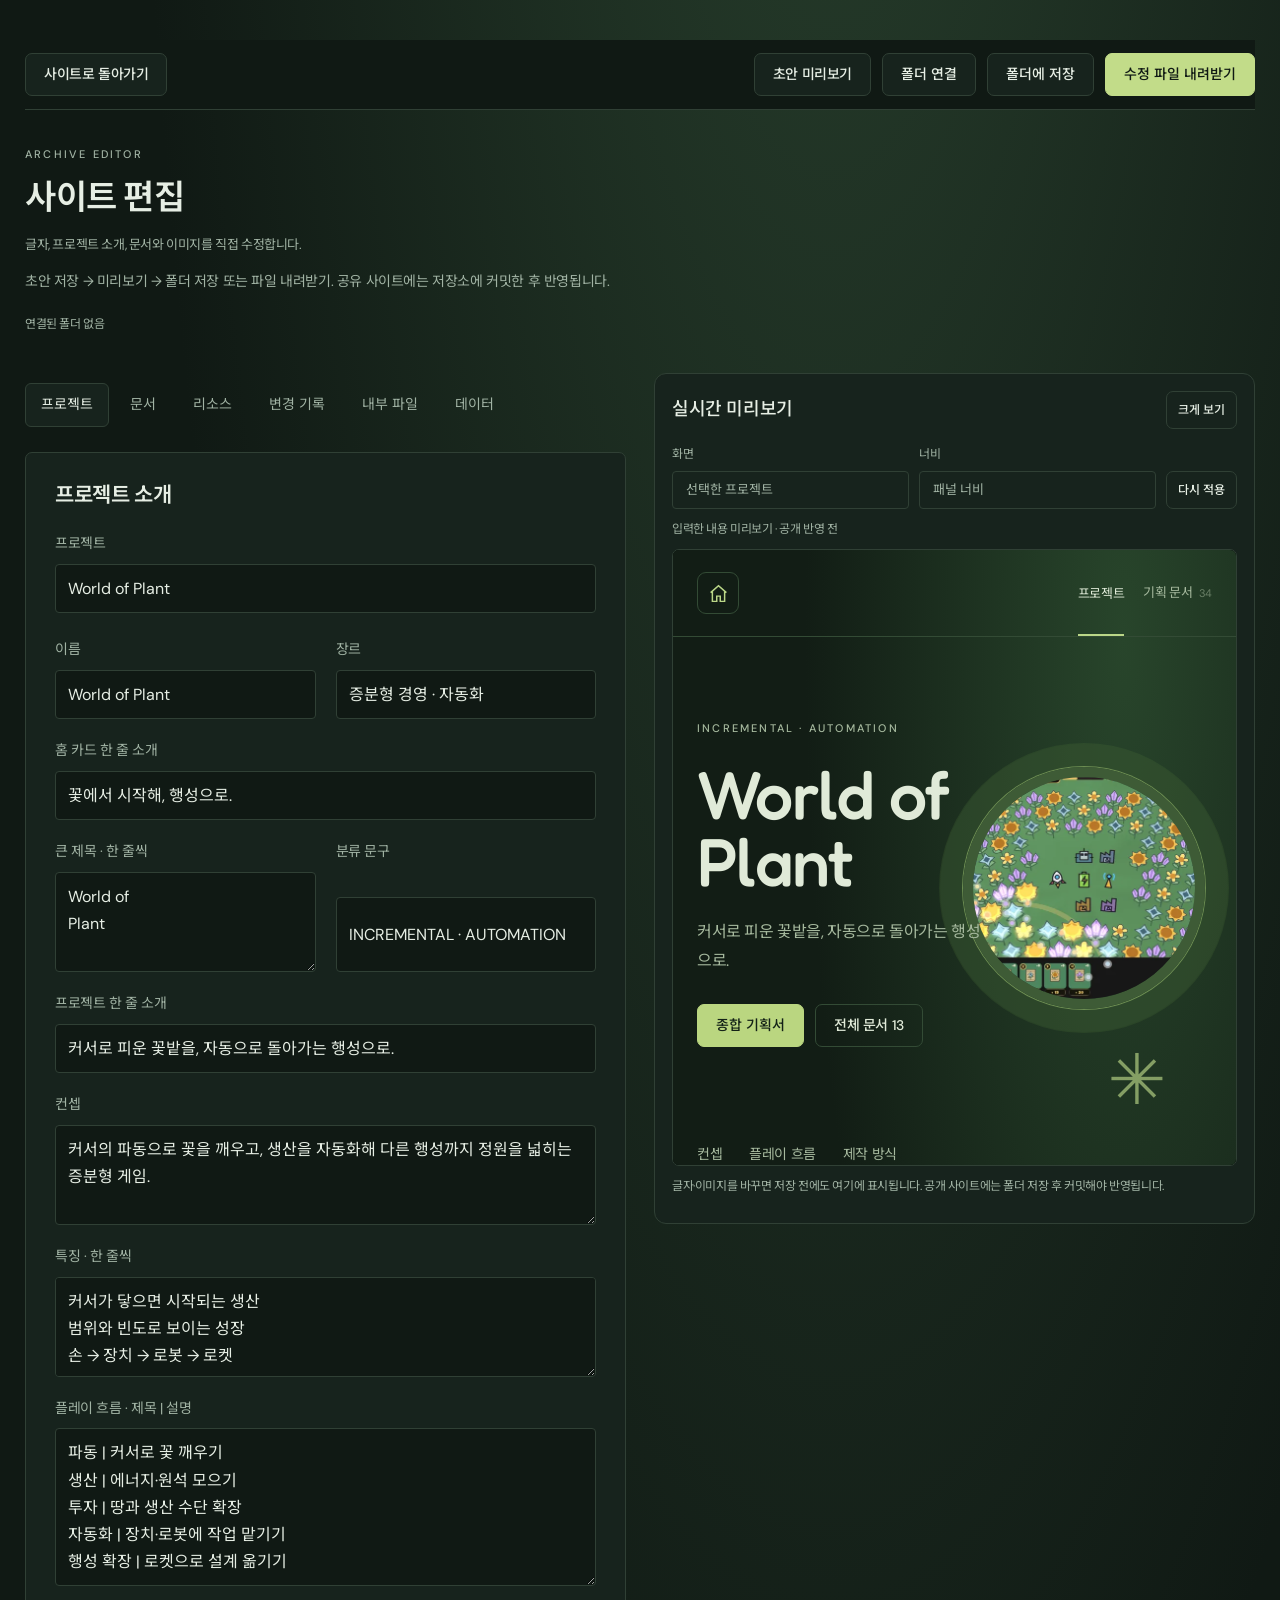
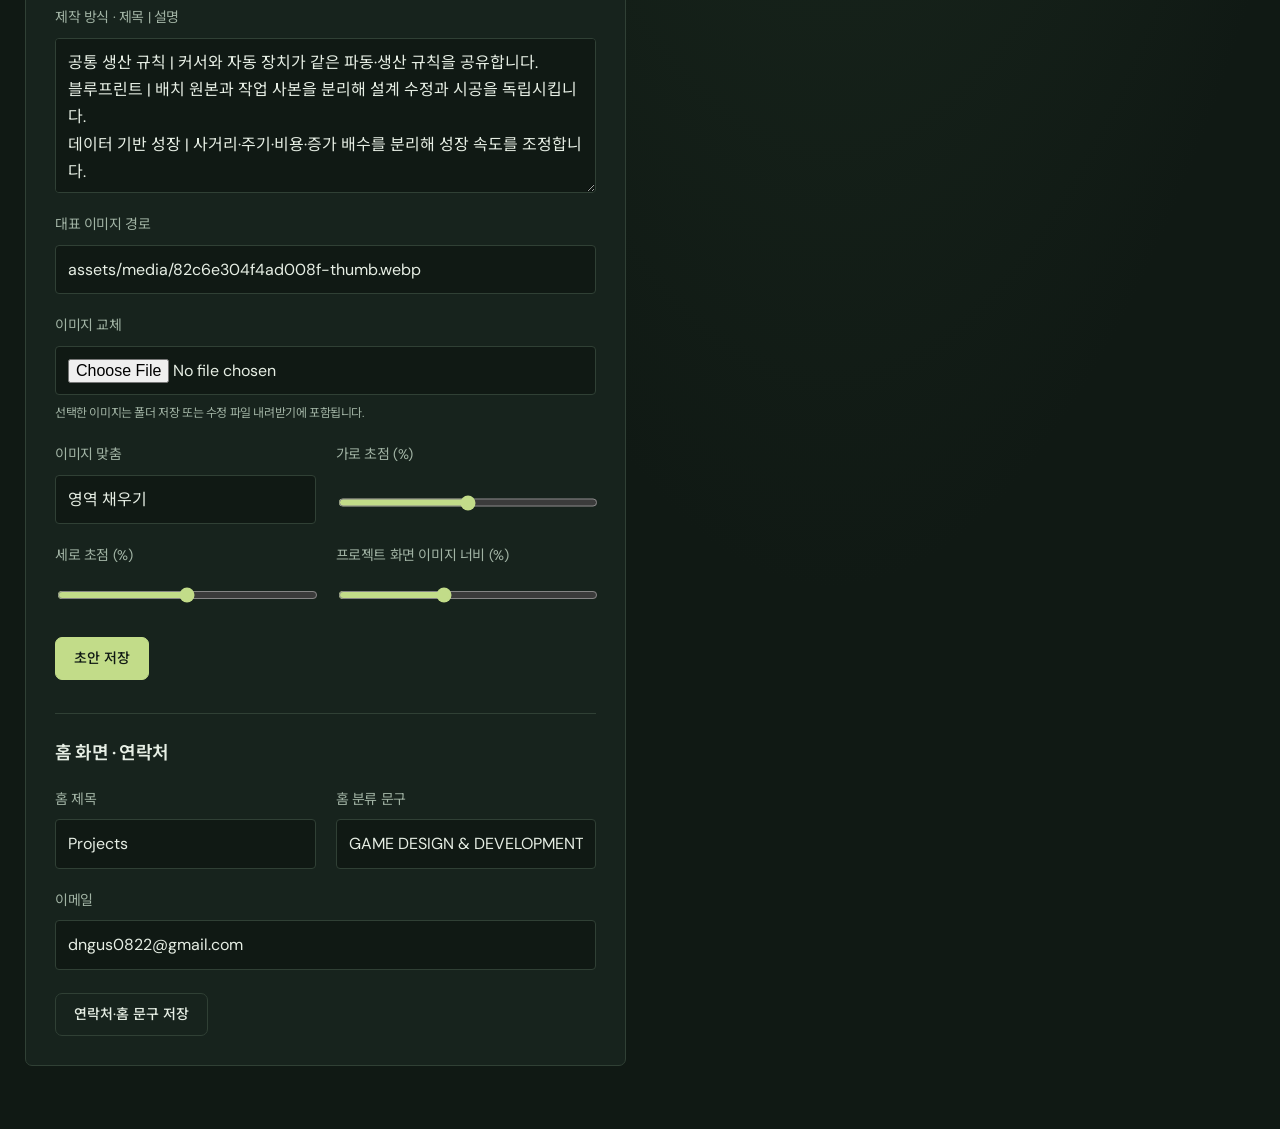
==== commit 988787f3: "Add live page preview and editable document image layouts" ====
--- a/public/editor.html
+++ b/public/editor.html
@@ -1,12 +1,12 @@
-<!doctype html><html lang="ko"><head><meta charset="utf-8"><meta name="viewport" content="width=device-width,initial-scale=1"><meta name="robots" content="noindex"><title>사이트 편집 · Game Archive</title><link rel="icon" href="./assets/favicon.svg" type="image/svg+xml"><link rel="stylesheet" href="./styles.css?v=2a2386e8a92d"><script defer src="./data/site-data.js?v=2a2386e8a92d"></script><script defer src="./editor.js?v=2a2386e8a92d"></script><meta name="archive-build" content="2a2386e8a92d"></head><body>
+<!doctype html><html lang="ko"><head><meta charset="utf-8"><meta name="viewport" content="width=device-width,initial-scale=1"><meta name="robots" content="noindex"><title>사이트 편집 · Game Archive</title><link rel="icon" href="./assets/favicon.svg" type="image/svg+xml"><link rel="stylesheet" href="./styles.css?v=242cfebef021"><script defer src="./data/site-data.js?v=242cfebef021"></script><script defer src="./editor.js?v=242cfebef021"></script><meta name="archive-build" content="242cfebef021"></head><body>
 <main class="editor-wrap"><div class="editor-nav"><a class="button" href="./index.html">사이트로 돌아가기</a><div class="hero-actions"><a class="button" href="./index.html?draft=1#overview" target="_blank" rel="noopener">초안 미리보기</a><button class="button" id="connect-folder">폴더 연결</button><button class="button" id="save-folder">폴더에 저장</button><button class="button primary" id="export-bundle">수정 파일 내려받기</button></div></div>
 <span class="eyebrow">ARCHIVE EDITOR</span><h1>사이트 편집</h1><p class="small-paragraph">글자, 프로젝트 소개, 문서와 이미지를 직접 수정합니다.</p><p class="notice">초안 저장 → 미리보기 → 폴더 저장 또는 파일 내려받기. 공유 사이트에는 저장소에 커밋한 후 반영됩니다.</p><p class="small-paragraph" id="folder-status">연결된 폴더 없음</p><p id="editor-status" class="editor-status" role="status" aria-live="polite"></p>
 
-<nav class="editor-tabs" aria-label="편집 항목"><button type="button" class="active" data-editor-tab="projects-panel">프로젝트</button><button type="button" data-editor-tab="documents-panel">문서</button><button type="button" data-editor-tab="resources-panel">리소스</button><button type="button" data-editor-tab="releases-panel">변경 기록</button><button type="button" data-editor-tab="files-panel">내부 파일</button><button type="button" data-editor-tab="data-panel">데이터</button></nav>
-<section class="editor-panel editor-section" id="projects-panel"><h2>프로젝트 소개</h2><label class="form-field">프로젝트<select id="project-select"></select></label><form id="project-form"><div class="form-grid"><label class="form-field">이름<input name="name" required maxlength="100"></label><label class="form-field">장르<input name="genre" required maxlength="100"></label><label class="form-field full">홈 카드 한 줄 소개<input name="cardText" required maxlength="150"></label><label class="form-field">큰 제목 · 한 줄씩<textarea name="title" required></textarea></label><label class="form-field">분류 문구<input name="label" maxlength="100"></label><label class="form-field full">프로젝트 한 줄 소개<input name="tagline" required maxlength="200"></label><label class="form-field full">컨셉<textarea name="concept" required></textarea></label><label class="form-field full">특징 · 한 줄씩<textarea name="points" required></textarea></label><label class="form-field full">플레이 흐름 · 제목 | 설명<textarea name="steps" required rows="5"></textarea></label><label class="form-field full">제작 방식 · 제목 | 설명<textarea name="build" required rows="4"></textarea></label><label class="form-field full">대표 이미지 경로<input name="cover" required></label><label class="form-field full">이미지 교체<input id="project-image-file" type="file" accept="image/png,image/jpeg,image/webp"><small>선택한 이미지는 폴더 저장 또는 수정 파일 내려받기에 포함됩니다.</small></label></div><div class="form-actions"><button class="button primary" type="submit">초안 저장</button></div></form><h3 class="editor-subheading">홈 화면 · 연락처</h3><form id="site-form"><div class="form-grid"><label class="form-field">홈 제목<input name="heading" required maxlength="100"></label><label class="form-field">홈 분류 문구<input name="kicker" maxlength="100"></label><label class="form-field full">이메일<input name="contactEmail" type="email" required></label></div><div class="form-actions"><button class="button" type="submit">연락처·홈 문구 저장</button></div></form></section>
-<section class="editor-panel editor-section" id="documents-panel" hidden><h2>문서 편집</h2><div class="form-grid"><label class="form-field">문서<select id="document-select"></select></label><label class="form-field">페이지<select id="section-select"></select></label></div><form id="document-form"><div class="form-grid"><label class="form-field">문서 제목<input name="title" required></label><label class="form-field">분류<select name="kind"><option>종합 기획서</option><option>시스템 기획서</option><option>콘텐츠 기획서</option></select></label><label class="form-field full">페이지 제목<input name="sectionTitle" required></label></div><div id="document-blocks"></div><div class="form-actions"><button class="button" id="add-doc-paragraph" type="button">문단 추가</button><button class="button primary" type="submit">본문 초안 저장</button></div><p class="small-paragraph">사이트에 표시되는 문서 본문을 수정합니다. 기존 문서 원본 파일은 변경하지 않습니다.</p></form></section>
+<div class="editor-layout"><div class="editor-fields"><nav class="editor-tabs" aria-label="편집 항목"><button type="button" class="active" data-editor-tab="projects-panel">프로젝트</button><button type="button" data-editor-tab="documents-panel">문서</button><button type="button" data-editor-tab="resources-panel">리소스</button><button type="button" data-editor-tab="releases-panel">변경 기록</button><button type="button" data-editor-tab="files-panel">내부 파일</button><button type="button" data-editor-tab="data-panel">데이터</button></nav>
+<section class="editor-panel editor-section" id="projects-panel"><h2>프로젝트 소개</h2><label class="form-field">프로젝트<select id="project-select"></select></label><form id="project-form"><div class="form-grid"><label class="form-field">이름<input name="name" required maxlength="100"></label><label class="form-field">장르<input name="genre" required maxlength="100"></label><label class="form-field full">홈 카드 한 줄 소개<input name="cardText" required maxlength="150"></label><label class="form-field">큰 제목 · 한 줄씩<textarea name="title" required></textarea></label><label class="form-field">분류 문구<input name="label" maxlength="100"></label><label class="form-field full">프로젝트 한 줄 소개<input name="tagline" required maxlength="200"></label><label class="form-field full">컨셉<textarea name="concept" required></textarea></label><label class="form-field full">특징 · 한 줄씩<textarea name="points" required></textarea></label><label class="form-field full">플레이 흐름 · 제목 | 설명<textarea name="steps" required rows="5"></textarea></label><label class="form-field full">제작 방식 · 제목 | 설명<textarea name="build" required rows="4"></textarea></label><label class="form-field full">대표 이미지 경로<input name="cover" required></label><label class="form-field full">이미지 교체<input id="project-image-file" type="file" accept="image/png,image/jpeg,image/webp"><small>선택한 이미지는 폴더 저장 또는 수정 파일 내려받기에 포함됩니다.</small></label><label class="form-field">이미지 맞춤<select name="coverFit"><option value="cover">영역 채우기</option><option value="contain">전체 보이기</option></select></label><label class="form-field">가로 초점 (%)<input name="coverX" type="range" min="0" max="100" value="50"></label><label class="form-field">세로 초점 (%)<input name="coverY" type="range" min="0" max="100" value="50"></label><label class="form-field">프로젝트 화면 이미지 너비 (%)<input name="heroWidth" type="range" min="25" max="80" value="47"></label></div><div class="form-actions"><button class="button primary" type="submit">초안 저장</button></div></form><h3 class="editor-subheading">홈 화면 · 연락처</h3><form id="site-form"><div class="form-grid"><label class="form-field">홈 제목<input name="heading" required maxlength="100"></label><label class="form-field">홈 분류 문구<input name="kicker" maxlength="100"></label><label class="form-field full">이메일<input name="contactEmail" type="email" required></label></div><div class="form-actions"><button class="button" type="submit">연락처·홈 문구 저장</button></div></form></section>
+<section class="editor-panel editor-section" id="documents-panel" hidden><h2>문서 편집</h2><div class="form-grid"><label class="form-field">문서<select id="document-select"></select></label><label class="form-field">페이지<select id="section-select"></select></label></div><form id="document-form"><div class="form-grid"><label class="form-field">문서 제목<input name="title" required></label><label class="form-field">분류<select name="kind"><option>종합 기획서</option><option>시스템 기획서</option><option>콘텐츠 기획서</option></select></label><label class="form-field full">페이지 제목<input name="sectionTitle" required></label><label class="form-field full">대표 이미지 경로 · 비우면 기존 이미지 사용<input name="cover"></label><label class="form-field full">문서 대표 이미지 첨부<input id="document-cover-file" type="file" accept="image/png,image/jpeg,image/webp"></label><label class="form-field">이미지 맞춤<select name="coverFit"><option value="cover">영역 채우기</option><option value="contain">전체 보이기</option></select></label><label class="form-field">가로 초점 (%)<input name="coverX" type="range" min="0" max="100" value="50"></label><label class="form-field">세로 초점 (%)<input name="coverY" type="range" min="0" max="100" value="50"></label></div><div id="document-blocks"></div><div class="form-actions"><div class="image-url-add"><label class="form-field">본문 이미지 주소 · 기존 파일이나 URL<input id="new-image-url" placeholder="assets/my-image.png 또는 https://..."></label><button class="button" type="button" id="add-image-url">주소로 이미지 추가</button></div><label class="button" for="document-body-file">본문 이미지 첨부</label><input id="document-body-file" type="file" accept="image/png,image/jpeg,image/webp" hidden><button class="button" id="add-doc-paragraph" type="button">문단 추가</button><button class="button primary" type="submit">본문 초안 저장</button></div><p class="small-paragraph">사이트에 표시되는 문서 본문을 수정합니다. 기존 문서 원본 파일은 변경하지 않습니다.</p></form></section>
 <section class="editor-panel editor-section" id="files-panel" hidden><h2>내부 파일</h2><p class="small-paragraph">HTML·CSS·스크립트를 직접 편집할 수 있습니다. 수정한 파일은 폴더 저장 또는 내려받기 전까지 초안으로 보관됩니다.</p><div class="form-grid"><label class="form-field full">파일<select id="source-file-select"><option value="styles.css">styles.css · 색상·서체·레이아웃</option><option value="index.html">index.html · 기본 화면</option><option value="app.js">app.js · 화면 동작</option><option value="editor.html">editor.html · 편집 도구 화면</option><option value="editor.js">editor.js · 편집 도구 동작</option></select></label></div><div class="form-actions"><button class="button" id="load-source-file" type="button">파일 불러오기</button></div><label class="form-field editor-source-label">파일 내용<textarea id="source-file-content" spellcheck="false" rows="22"></textarea></label><div class="form-actions"><button class="button primary" id="stage-source-file" type="button">파일 초안 저장</button><span class="small-paragraph" id="source-file-status"></span></div></section>
 <section class="editor-panel editor-section" id="releases-panel" hidden><h2>변경 기록</h2><label class="form-field">편집할 기록<select id="release-select"></select></label><form id="release-form"><div class="form-grid"><label class="form-field">프로젝트<select name="project"><option value="site">아카이브 사이트</option><option value="wop">World of Plant</option><option value="ww">Wordless Mage</option></select></label><label class="form-field">버전<input name="version" required maxlength="40" placeholder="예: v0.1.1"></label><label class="form-field">날짜<input name="date" type="date" required></label><label class="form-field">제목<input name="title" required maxlength="100" placeholder="이번 버전의 핵심 변경"></label><label class="form-field full">요약<textarea name="summary" required maxlength="1000" placeholder="어떤 문제를 해결했고, 플레이가 어떻게 달라졌는지 적어 주세요."></textarea></label><label class="form-field full">변경 항목 · 한 줄에 하나<textarea name="changes" required placeholder="추가: 새로운 마법 효과&#10;변경: 대상 선택 피드백 개선&#10;수정: 중복 효과 처리 오류"></textarea><small>추가 / 변경 / 수정 / 삭제 / 문서 형식으로 구분할 수 있습니다.</small></label></div><div class="form-actions"><button class="button primary" type="submit">초안 저장</button><span class="small-paragraph">게시 전 내용과 버전을 확인해 주세요.</span></div></form><div id="draft-releases" class="draft-list"></div></section>
 <section class="editor-panel editor-section" id="resources-panel" hidden><h2>리소스</h2><label class="form-field">편집할 리소스<select id="resource-select"></select></label><form id="resource-form"><div class="form-grid"><label class="form-field">프로젝트<select name="project"><option value="wop">World of Plant</option><option value="ww">Wordless Mage</option></select></label><label class="form-field">리소스 이름<input name="name" required maxlength="120" placeholder="예: 정지 마법 룬"></label><label class="form-field">유형<select name="type"><option>이미지</option><option>UI</option><option>오디오</option><option>폰트</option><option>3D 모델</option><option>문서 이미지</option><option>기타</option></select></label><label class="form-field">버전<input name="version" required maxlength="40" placeholder="예: v1.0"></label><label class="form-field full">이미지·리소스 파일 추가<input id="resource-asset-file" type="file"><small>추가한 파일은 저장할 수정 파일에 포함됩니다.</small></label><label class="form-field full">파일 경로 또는 URL<input name="file" required placeholder="예: assets/my-rune.png 또는 https://..."><small>로컬 파일은 저장소의 public/assets에 함께 추가해 주세요. 오디오·폰트도 링크할 수 있습니다.</small></label><label class="form-field full">미리보기 이미지 경로 · 선택<input name="preview" placeholder="이미지 리소스는 파일 경로를 다시 입력할 수 있습니다."></label><label class="form-field">출처·제작자<input name="source" required maxlength="200" placeholder="직접 제작 / 원본 출처 주소"></label><label class="form-field">이용 조건<input name="license" required maxlength="200" placeholder="예: 직접 제작 / CC0 / 구매 에셋"></label><label class="form-field full">사용처·메모<textarea name="note" maxlength="1000" placeholder="어디에서 사용하고, 어떤 조건으로 교체할 수 있는지 적어 주세요."></textarea></label></div><div class="form-actions"><button class="button primary" type="submit">초안 저장</button></div></form><div id="draft-resources" class="draft-list"></div></section>
 <section class="editor-panel editor-section" id="data-panel" hidden><h2>데이터 관리</h2><p class="small-paragraph">다른 브라우저에서 작업했다면 이전에 내려받은 데이터 파일을 가져올 수 있습니다. 현재 브라우저의 초안을 대체합니다.</p><div class="form-actions"><label class="button" for="import-data">데이터 파일 가져오기</label><input id="import-data" type="file" accept=".js,.json" hidden><button class="button" id="export-data">데이터만 내려받기</button><button class="button" id="reset-draft">공개 데이터로 초안 초기화</button></div><p class="small-paragraph">발행 순서: 파일 내려받기 → 저장소 데이터 파일 교체 → 커밋 → GitHub Actions 배포 완료 확인</p></section>
-</main></body></html>
+</div><aside class="live-preview-panel" id="live-preview-panel" aria-label="수정 화면 미리보기"><div class="live-preview-heading"><h2>실시간 미리보기</h2><button type="button" class="button" id="expand-live-preview" aria-pressed="false">크게 보기</button></div><div class="preview-controls"><label>화면<select id="preview-page"><option value="project">선택한 프로젝트</option><option value="overview">홈 화면</option><option value="document">선택한 문서</option><option value="documents">문서 목록</option></select></label><label>너비<select id="preview-size"><option value="desktop">패널 너비</option><option value="mobile">모바일 · 390px</option></select></label><button type="button" class="button" id="refresh-live-preview">다시 적용</button></div><p id="live-preview-status" class="image-help" role="status">미리보기를 불러오는 중입니다.</p><div id="preview-viewport" class="preview-viewport" data-size="desktop"><iframe id="live-preview-frame" title="수정한 사이트 미리보기" src="./index.html?draft=1&amp;embedded=1#project/wop"></iframe></div><p class="image-help">글자·이미지를 바꾸면 저장 전에도 여기에 표시됩니다. 공개 사이트에는 폴더 저장 후 커밋해야 반영됩니다.</p></aside></div></main></body></html>
--- a/public/styles.css
+++ b/public/styles.css
@@ -25,3 +25,10 @@
 /* Document library: separate categories with visible image previews. */
 .document-filters{display:flex;justify-content:space-between;gap:18px;flex-wrap:wrap;margin-bottom:27px}.document-kind-tabs{display:flex;gap:4px;flex-wrap:wrap}.document-kind-tabs button{border:1px solid transparent;border-radius:7px;background:transparent;padding:8px 15px;font-size:14px;color:var(--muted)}.document-kind-tabs button.selected{border-color:var(--line);background:var(--paper);color:var(--ink)}.document-kind-tabs button:hover{color:var(--ink)}.document-kind-group{margin-top:25px}.document-kind-heading{display:flex;align-items:center;gap:9px;margin-bottom:13px}.document-kind-heading h3{font-size:17px;font-weight:500;color:var(--project-accent)}.document-kind-heading>span{font-size:12px;color:var(--muted)}.document-card-grid{display:grid;grid-template-columns:repeat(2,minmax(0,1fr));gap:15px}.document-card-grid .doc-entry{padding:0;border:1px solid var(--line);border-radius:12px;overflow:hidden;background:var(--paper);transition:border-color .15s}.document-card-grid .doc-entry:hover{border-color:var(--project-accent)}.document-card-grid .document-open{display:flex;flex-direction:column;align-items:stretch;padding:0;gap:0;width:100%}.document-cover{display:block;aspect-ratio:16/9;overflow:hidden;background:#101914}.document-cover img{display:block;width:100%;height:100%;object-fit:cover}.document-card-caption{display:flex;align-items:center;gap:10px;padding:14px 12px;flex:1}.document-card-caption .topic-icon{width:32px;height:32px;border-radius:7px}.document-card-caption .topic-icon svg{width:18px;height:18px}.document-card-caption .doc-entry-text b{font-size:15px}.document-card-caption .entry-plus{font-size:19px}.document-collections.single-project{grid-template-columns:1fr}.single-project .document-card-grid{grid-template-columns:repeat(3,minmax(0,1fr))}.related-doc{flex-wrap:wrap;overflow:hidden}.related-doc-cover{width:100%;height:auto;aspect-ratio:16/9;object-fit:cover;border-radius:6px;margin-bottom:6px}.related-doc b{flex:1}
 @media(max-width:850px){.document-card-grid,.single-project .document-card-grid{grid-template-columns:repeat(3,minmax(0,1fr))}}@media(max-width:650px){.document-filters{gap:12px}.document-kind-tabs{width:100%;border-top:1px solid var(--line);padding-top:12px}.document-kind-tabs button{font-size:13px;padding:7px 14px}.document-card-grid,.single-project .document-card-grid{grid-template-columns:repeat(2,minmax(0,1fr));gap:11px}.document-card-caption{padding:11px 9px;gap:7px}.document-card-caption .topic-icon{width:27px;height:27px}.document-card-caption .doc-entry-text b{font-size:14px}.document-card-caption .entry-plus{display:none}.related-doc-cover{width:100px;margin:0;flex-shrink:0}.related-doc{flex-wrap:nowrap}}@media(max-width:360px){.document-card-grid,.single-project .document-card-grid{grid-template-columns:1fr}}
+/* Authoring preview and document image placement. */
+.editor-wrap{max-width:1760px}.editor-layout{display:grid;grid-template-columns:minmax(0,1fr) minmax(390px,1fr);gap:28px;align-items:start}.editor-fields{min-width:0}.editor-fields .form-grid{grid-template-columns:1fr 1fr}.editor-fields .editor-panel{margin-top:0}.editor-fields .editor-tabs{margin-top:10px}.live-preview-panel{position:sticky;top:22px;min-width:0;border:1px solid var(--line);border-radius:12px;background:var(--paper);padding:17px}.live-preview-heading{display:flex;align-items:center;justify-content:space-between;gap:12px;margin-bottom:15px}.live-preview-heading h2{font-size:18px;font-weight:500}.preview-controls{display:flex;align-items:end;gap:10px;flex-wrap:wrap}.preview-controls label{display:grid;gap:6px;font-size:12px;color:var(--muted);flex:1;min-width:120px}.preview-controls select{width:100%;font-size:13px}.preview-controls .button,.live-preview-heading .button{font-size:12px;padding:9px 11px}.image-help{font-size:12px;color:var(--muted);line-height:1.7;margin:10px 0}.preview-viewport{background:#090f0b;padding:0;overflow:auto;min-height:450px;border:1px solid var(--line);border-radius:7px;display:flex;justify-content:center}.preview-viewport iframe{border:0;display:block;width:100%;height:72vh;min-height:450px;background:var(--bg);flex-shrink:0}.preview-viewport[data-size="mobile"] iframe{width:390px;max-width:100%}.live-preview-panel.expanded{position:fixed;inset:16px;z-index:100;overflow:auto;box-shadow:0 0 0 30px #000c}.live-preview-panel.expanded iframe{height:calc(100vh - 230px)}.editor-fields input[type="range"]{width:100%;accent-color:var(--accent);padding:8px 0}.block-actions{display:flex;gap:12px}.image-placement-stage{min-height:125px;border:1px dashed var(--line);background:repeating-linear-gradient(45deg,#ffffff03 0 10px,transparent 10px 20px);padding-bottom:14px;overflow:hidden}.placement-image{position:relative;cursor:move;touch-action:none}.placement-image>img{display:block;width:100%;min-height:25px;pointer-events:none;background:#111b16}.image-resize-handle{position:absolute;right:0;bottom:0;width:21px;height:21px;background:var(--accent);border:2px solid var(--bg);border-radius:4px;cursor:nwse-resize;touch-action:none}.image-layout-controls{display:grid;grid-template-columns:1fr 1fr;gap:12px;margin:13px 0}.image-layout-controls label{display:grid;gap:6px;font-size:12px;color:var(--muted)}.image-layout-controls input,.image-layout-controls select{min-width:0;width:100%}.image-align-controls{display:flex;gap:7px}.image-align-controls button{border:1px solid var(--line);border-radius:5px;padding:6px 12px;background:var(--bg);font-size:12px}.editor-image-block>.form-field{margin-top:12px}.doc-inline-image{margin-bottom:24px;max-width:100%}.doc-inline-image img{display:block;width:100%;max-width:100%;background:#0d1711}.doc-inline-image figcaption{font-size:14px;line-height:1.7;color:var(--muted);margin-top:9px;text-align:center;overflow-wrap:anywhere}.doc-cover-header{margin-bottom:28px;border-radius:10px;max-height:420px}.doc-cover-header img{height:100%;max-height:420px}.embedded-preview .draft-banner{display:none}
+@media(max-width:1050px){.editor-fields .form-grid{grid-template-columns:1fr}.editor-layout{gap:17px;grid-template-columns:minmax(0,1fr) minmax(350px,1fr)}.editor-fields .editor-panel{padding:22px 16px}.live-preview-panel{padding:12px}.editor-tabs button{padding:8px 10px}}@media(max-width:800px){.editor-layout{grid-template-columns:1fr}.live-preview-panel{position:relative;top:auto}.editor-fields .form-grid{grid-template-columns:1fr 1fr}.preview-viewport iframe{height:650px}.editor-fields .editor-panel{padding:24px}.live-preview-panel.expanded{position:fixed;inset:8px}}@media(max-width:560px){.editor-fields .form-grid{grid-template-columns:1fr}.editor-fields .editor-panel{padding:20px 15px}.image-layout-controls{gap:9px}.doc-inline-image{max-width:100%}.preview-controls{gap:8px}.live-preview-panel.expanded iframe{height:calc(100vh - 260px)}}
+@media(min-width:561px){.project-page-hero .hero-image[style*="--hero-width"]{width:var(--hero-width)}}
+.image-url-add{width:100%;display:flex;align-items:end;gap:10px;margin-top:20px}.image-url-add .form-field{flex:1}.image-url-add .button{flex-shrink:0}.doc-inline-image{margin-right:0}.image-url-add input{min-width:0}@media(max-width:560px){.image-url-add{align-items:stretch;flex-direction:column}}
+.image-layout-controls input,.image-layout-controls select{min-height:40px;font-size:14px;padding:8px 10px;background:var(--bg);border:1px solid var(--line);border-radius:5px}
+.live-preview-panel{top:86px}.preview-viewport{min-height:360px}.preview-viewport iframe{height:calc(100vh - 285px);min-height:360px}@media(max-width:800px){.live-preview-panel{top:auto}.preview-viewport iframe{height:650px}}
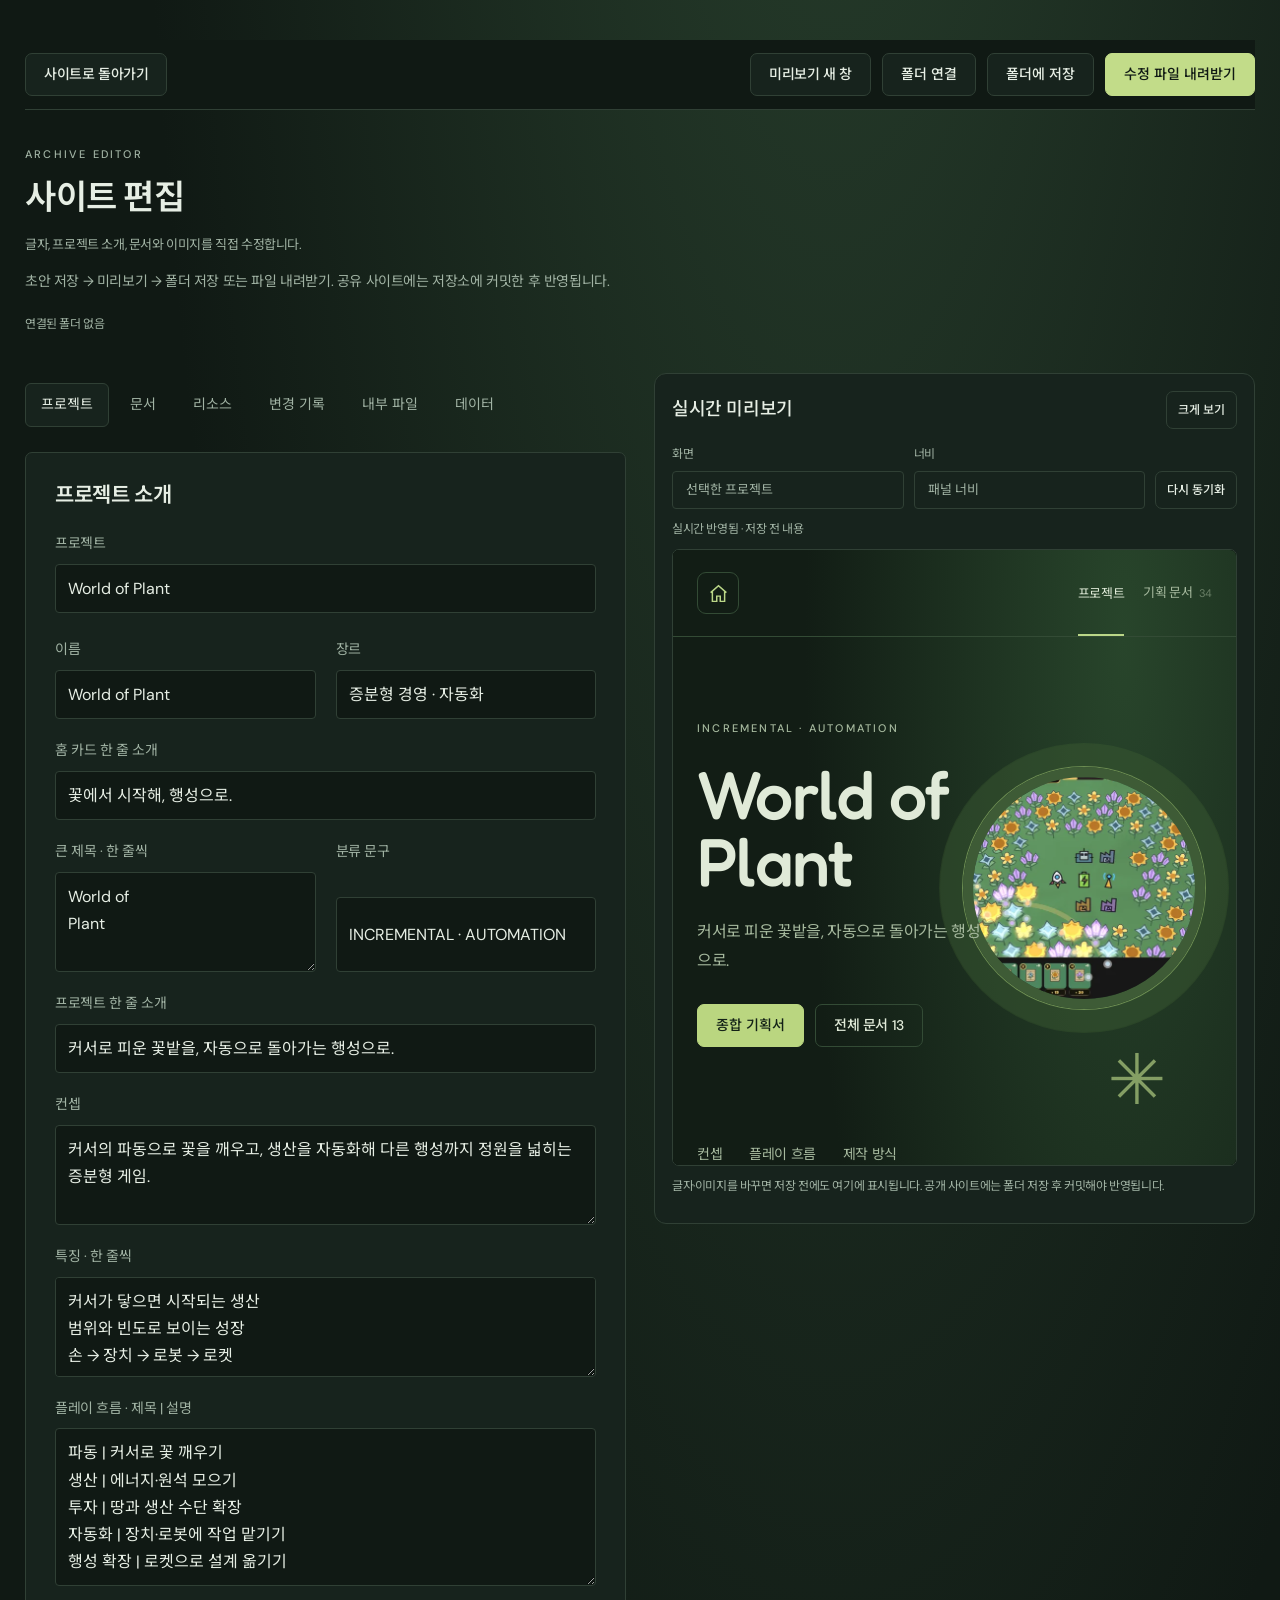
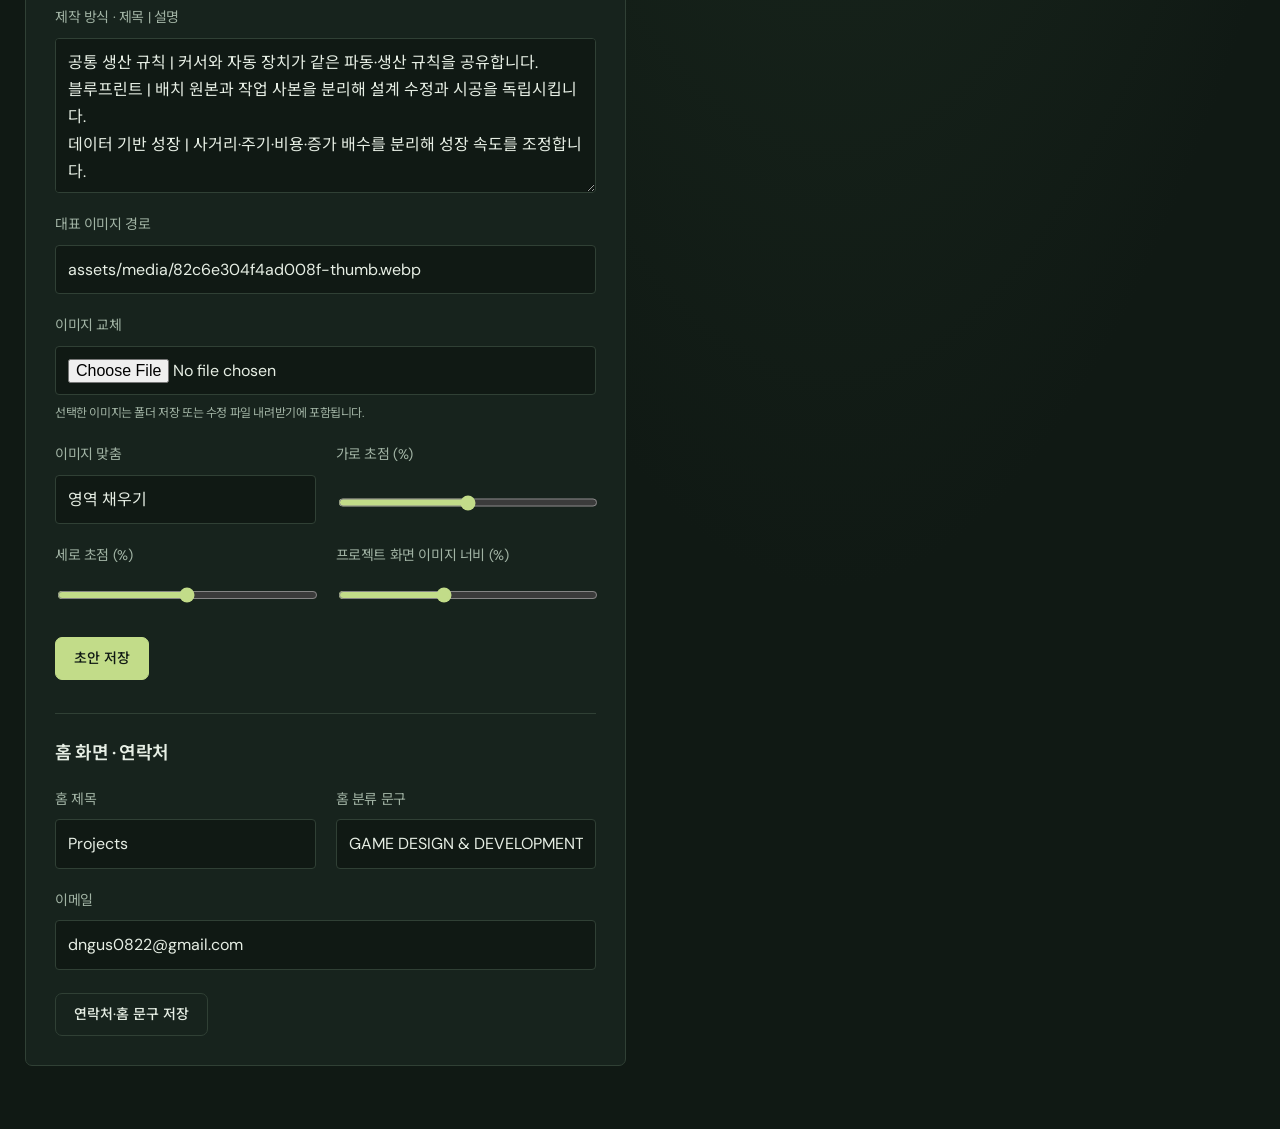
==== commit 94a8aed9: "Keep embedded and detached previews in sync while typing" ====
--- a/public/editor.html
+++ b/public/editor.html
@@ -1,5 +1,5 @@
-<!doctype html><html lang="ko"><head><meta charset="utf-8"><meta name="viewport" content="width=device-width,initial-scale=1"><meta name="robots" content="noindex"><title>사이트 편집 · Game Archive</title><link rel="icon" href="./assets/favicon.svg" type="image/svg+xml"><link rel="stylesheet" href="./styles.css?v=242cfebef021"><script defer src="./data/site-data.js?v=242cfebef021"></script><script defer src="./editor.js?v=242cfebef021"></script><meta name="archive-build" content="242cfebef021"></head><body>
-<main class="editor-wrap"><div class="editor-nav"><a class="button" href="./index.html">사이트로 돌아가기</a><div class="hero-actions"><a class="button" href="./index.html?draft=1#overview" target="_blank" rel="noopener">초안 미리보기</a><button class="button" id="connect-folder">폴더 연결</button><button class="button" id="save-folder">폴더에 저장</button><button class="button primary" id="export-bundle">수정 파일 내려받기</button></div></div>
+<!doctype html><html lang="ko"><head><meta charset="utf-8"><meta name="viewport" content="width=device-width,initial-scale=1"><meta name="robots" content="noindex"><title>사이트 편집 · Game Archive</title><link rel="icon" href="./assets/favicon.svg" type="image/svg+xml"><link rel="stylesheet" href="./styles.css?v=f594e0442c43"><script defer src="./data/site-data.js?v=f594e0442c43"></script><script defer src="./editor.js?v=f594e0442c43"></script><meta name="archive-build" content="f594e0442c43"></head><body>
+<main class="editor-wrap"><div class="editor-nav"><a class="button" href="./index.html">사이트로 돌아가기</a><div class="hero-actions"><a class="button" id="open-live-preview" href="./index.html?draft=1#overview" target="archive-live-preview" rel="noopener">미리보기 새 창</a><button class="button" id="connect-folder">폴더 연결</button><button class="button" id="save-folder">폴더에 저장</button><button class="button primary" id="export-bundle">수정 파일 내려받기</button></div></div>
 <span class="eyebrow">ARCHIVE EDITOR</span><h1>사이트 편집</h1><p class="small-paragraph">글자, 프로젝트 소개, 문서와 이미지를 직접 수정합니다.</p><p class="notice">초안 저장 → 미리보기 → 폴더 저장 또는 파일 내려받기. 공유 사이트에는 저장소에 커밋한 후 반영됩니다.</p><p class="small-paragraph" id="folder-status">연결된 폴더 없음</p><p id="editor-status" class="editor-status" role="status" aria-live="polite"></p>
 
 <div class="editor-layout"><div class="editor-fields"><nav class="editor-tabs" aria-label="편집 항목"><button type="button" class="active" data-editor-tab="projects-panel">프로젝트</button><button type="button" data-editor-tab="documents-panel">문서</button><button type="button" data-editor-tab="resources-panel">리소스</button><button type="button" data-editor-tab="releases-panel">변경 기록</button><button type="button" data-editor-tab="files-panel">내부 파일</button><button type="button" data-editor-tab="data-panel">데이터</button></nav>
@@ -9,4 +9,4 @@
 <section class="editor-panel editor-section" id="releases-panel" hidden><h2>변경 기록</h2><label class="form-field">편집할 기록<select id="release-select"></select></label><form id="release-form"><div class="form-grid"><label class="form-field">프로젝트<select name="project"><option value="site">아카이브 사이트</option><option value="wop">World of Plant</option><option value="ww">Wordless Mage</option></select></label><label class="form-field">버전<input name="version" required maxlength="40" placeholder="예: v0.1.1"></label><label class="form-field">날짜<input name="date" type="date" required></label><label class="form-field">제목<input name="title" required maxlength="100" placeholder="이번 버전의 핵심 변경"></label><label class="form-field full">요약<textarea name="summary" required maxlength="1000" placeholder="어떤 문제를 해결했고, 플레이가 어떻게 달라졌는지 적어 주세요."></textarea></label><label class="form-field full">변경 항목 · 한 줄에 하나<textarea name="changes" required placeholder="추가: 새로운 마법 효과&#10;변경: 대상 선택 피드백 개선&#10;수정: 중복 효과 처리 오류"></textarea><small>추가 / 변경 / 수정 / 삭제 / 문서 형식으로 구분할 수 있습니다.</small></label></div><div class="form-actions"><button class="button primary" type="submit">초안 저장</button><span class="small-paragraph">게시 전 내용과 버전을 확인해 주세요.</span></div></form><div id="draft-releases" class="draft-list"></div></section>
 <section class="editor-panel editor-section" id="resources-panel" hidden><h2>리소스</h2><label class="form-field">편집할 리소스<select id="resource-select"></select></label><form id="resource-form"><div class="form-grid"><label class="form-field">프로젝트<select name="project"><option value="wop">World of Plant</option><option value="ww">Wordless Mage</option></select></label><label class="form-field">리소스 이름<input name="name" required maxlength="120" placeholder="예: 정지 마법 룬"></label><label class="form-field">유형<select name="type"><option>이미지</option><option>UI</option><option>오디오</option><option>폰트</option><option>3D 모델</option><option>문서 이미지</option><option>기타</option></select></label><label class="form-field">버전<input name="version" required maxlength="40" placeholder="예: v1.0"></label><label class="form-field full">이미지·리소스 파일 추가<input id="resource-asset-file" type="file"><small>추가한 파일은 저장할 수정 파일에 포함됩니다.</small></label><label class="form-field full">파일 경로 또는 URL<input name="file" required placeholder="예: assets/my-rune.png 또는 https://..."><small>로컬 파일은 저장소의 public/assets에 함께 추가해 주세요. 오디오·폰트도 링크할 수 있습니다.</small></label><label class="form-field full">미리보기 이미지 경로 · 선택<input name="preview" placeholder="이미지 리소스는 파일 경로를 다시 입력할 수 있습니다."></label><label class="form-field">출처·제작자<input name="source" required maxlength="200" placeholder="직접 제작 / 원본 출처 주소"></label><label class="form-field">이용 조건<input name="license" required maxlength="200" placeholder="예: 직접 제작 / CC0 / 구매 에셋"></label><label class="form-field full">사용처·메모<textarea name="note" maxlength="1000" placeholder="어디에서 사용하고, 어떤 조건으로 교체할 수 있는지 적어 주세요."></textarea></label></div><div class="form-actions"><button class="button primary" type="submit">초안 저장</button></div></form><div id="draft-resources" class="draft-list"></div></section>
 <section class="editor-panel editor-section" id="data-panel" hidden><h2>데이터 관리</h2><p class="small-paragraph">다른 브라우저에서 작업했다면 이전에 내려받은 데이터 파일을 가져올 수 있습니다. 현재 브라우저의 초안을 대체합니다.</p><div class="form-actions"><label class="button" for="import-data">데이터 파일 가져오기</label><input id="import-data" type="file" accept=".js,.json" hidden><button class="button" id="export-data">데이터만 내려받기</button><button class="button" id="reset-draft">공개 데이터로 초안 초기화</button></div><p class="small-paragraph">발행 순서: 파일 내려받기 → 저장소 데이터 파일 교체 → 커밋 → GitHub Actions 배포 완료 확인</p></section>
-</div><aside class="live-preview-panel" id="live-preview-panel" aria-label="수정 화면 미리보기"><div class="live-preview-heading"><h2>실시간 미리보기</h2><button type="button" class="button" id="expand-live-preview" aria-pressed="false">크게 보기</button></div><div class="preview-controls"><label>화면<select id="preview-page"><option value="project">선택한 프로젝트</option><option value="overview">홈 화면</option><option value="document">선택한 문서</option><option value="documents">문서 목록</option></select></label><label>너비<select id="preview-size"><option value="desktop">패널 너비</option><option value="mobile">모바일 · 390px</option></select></label><button type="button" class="button" id="refresh-live-preview">다시 적용</button></div><p id="live-preview-status" class="image-help" role="status">미리보기를 불러오는 중입니다.</p><div id="preview-viewport" class="preview-viewport" data-size="desktop"><iframe id="live-preview-frame" title="수정한 사이트 미리보기" src="./index.html?draft=1&amp;embedded=1#project/wop"></iframe></div><p class="image-help">글자·이미지를 바꾸면 저장 전에도 여기에 표시됩니다. 공개 사이트에는 폴더 저장 후 커밋해야 반영됩니다.</p></aside></div></main></body></html>
+</div><aside class="live-preview-panel" id="live-preview-panel" aria-label="수정 화면 미리보기"><div class="live-preview-heading"><h2>실시간 미리보기</h2><button type="button" class="button" id="expand-live-preview" aria-pressed="false">크게 보기</button></div><div class="preview-controls"><label>화면<select id="preview-page"><option value="project">선택한 프로젝트</option><option value="overview">홈 화면</option><option value="document">선택한 문서</option><option value="documents">문서 목록</option></select></label><label>너비<select id="preview-size"><option value="desktop">패널 너비</option><option value="mobile">모바일 · 390px</option></select></label><button type="button" class="button" id="refresh-live-preview">다시 동기화</button></div><p id="live-preview-status" class="image-help" role="status">미리보기를 불러오는 중입니다.</p><div id="preview-viewport" class="preview-viewport" data-size="desktop"><iframe id="live-preview-frame" title="수정한 사이트 미리보기" src="./index.html?draft=1&amp;embedded=1#project/wop"></iframe></div><p class="image-help">글자·이미지를 바꾸면 저장 전에도 여기에 표시됩니다. 공개 사이트에는 폴더 저장 후 커밋해야 반영됩니다.</p></aside></div></main></body></html>
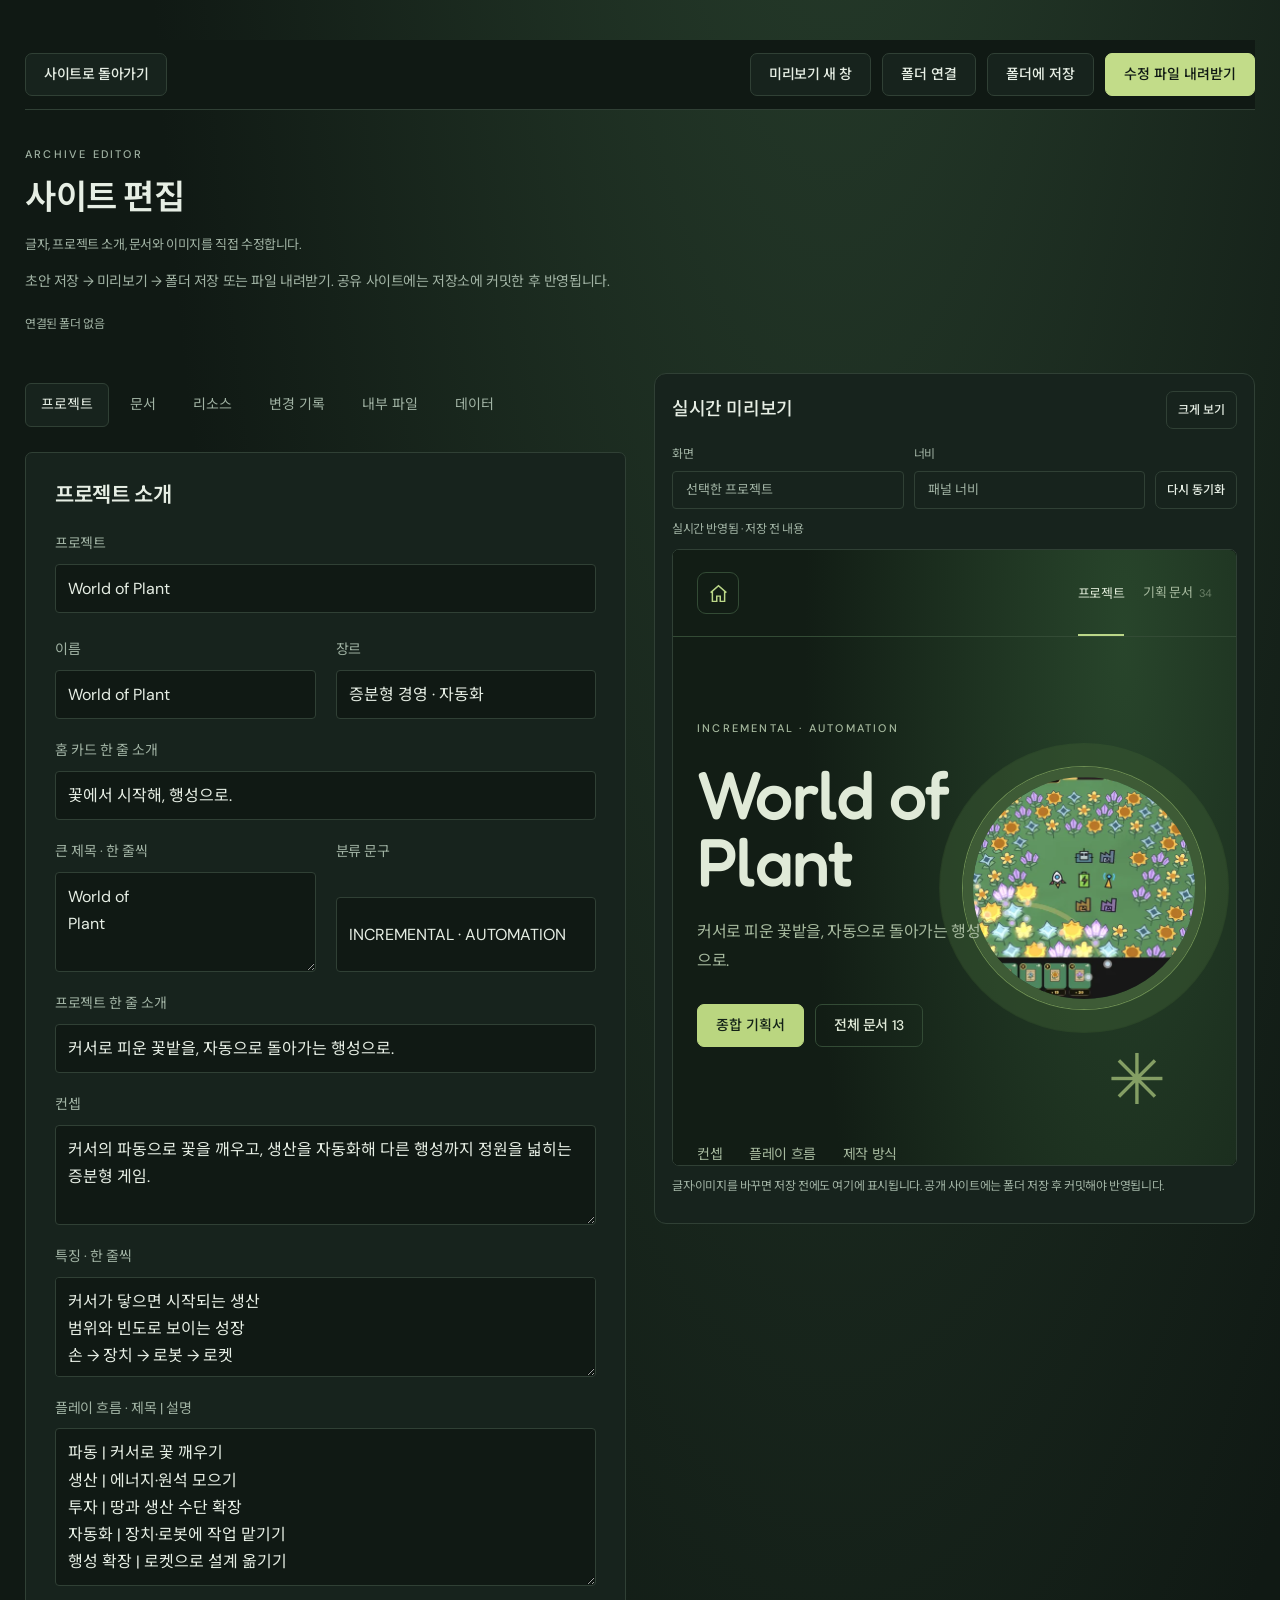
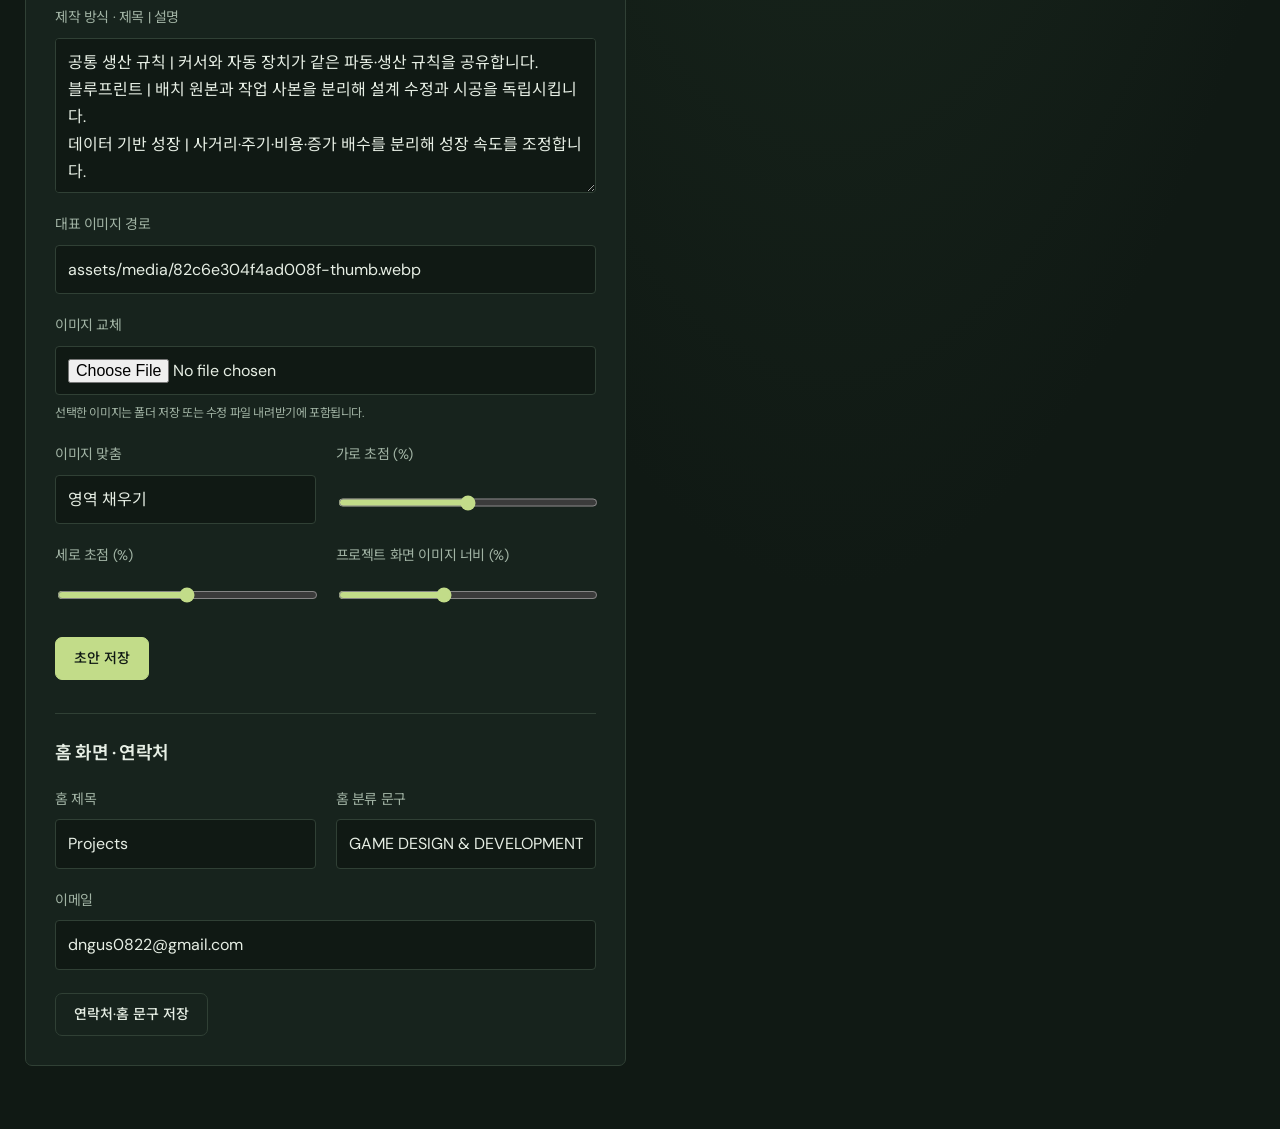
==== commit 32d53970: "Add blank document authoring and text table media link insertion" ====
--- a/public/editor.html
+++ b/public/editor.html
@@ -1,10 +1,10 @@
-<!doctype html><html lang="ko"><head><meta charset="utf-8"><meta name="viewport" content="width=device-width,initial-scale=1"><meta name="robots" content="noindex"><title>사이트 편집 · Game Archive</title><link rel="icon" href="./assets/favicon.svg" type="image/svg+xml"><link rel="stylesheet" href="./styles.css?v=f594e0442c43"><script defer src="./data/site-data.js?v=f594e0442c43"></script><script defer src="./editor.js?v=f594e0442c43"></script><meta name="archive-build" content="f594e0442c43"></head><body>
+<!doctype html><html lang="ko"><head><meta charset="utf-8"><meta name="viewport" content="width=device-width,initial-scale=1"><meta name="robots" content="noindex"><title>사이트 편집 · Game Archive</title><link rel="icon" href="./assets/favicon.svg" type="image/svg+xml"><link rel="stylesheet" href="./styles.css?v=8501699e215a"><script defer src="./data/site-data.js?v=8501699e215a"></script><script defer src="./editor.js?v=8501699e215a"></script><meta name="archive-build" content="8501699e215a"></head><body>
 <main class="editor-wrap"><div class="editor-nav"><a class="button" href="./index.html">사이트로 돌아가기</a><div class="hero-actions"><a class="button" id="open-live-preview" href="./index.html?draft=1#overview" target="archive-live-preview" rel="noopener">미리보기 새 창</a><button class="button" id="connect-folder">폴더 연결</button><button class="button" id="save-folder">폴더에 저장</button><button class="button primary" id="export-bundle">수정 파일 내려받기</button></div></div>
 <span class="eyebrow">ARCHIVE EDITOR</span><h1>사이트 편집</h1><p class="small-paragraph">글자, 프로젝트 소개, 문서와 이미지를 직접 수정합니다.</p><p class="notice">초안 저장 → 미리보기 → 폴더 저장 또는 파일 내려받기. 공유 사이트에는 저장소에 커밋한 후 반영됩니다.</p><p class="small-paragraph" id="folder-status">연결된 폴더 없음</p><p id="editor-status" class="editor-status" role="status" aria-live="polite"></p>
 
 <div class="editor-layout"><div class="editor-fields"><nav class="editor-tabs" aria-label="편집 항목"><button type="button" class="active" data-editor-tab="projects-panel">프로젝트</button><button type="button" data-editor-tab="documents-panel">문서</button><button type="button" data-editor-tab="resources-panel">리소스</button><button type="button" data-editor-tab="releases-panel">변경 기록</button><button type="button" data-editor-tab="files-panel">내부 파일</button><button type="button" data-editor-tab="data-panel">데이터</button></nav>
 <section class="editor-panel editor-section" id="projects-panel"><h2>프로젝트 소개</h2><label class="form-field">프로젝트<select id="project-select"></select></label><form id="project-form"><div class="form-grid"><label class="form-field">이름<input name="name" required maxlength="100"></label><label class="form-field">장르<input name="genre" required maxlength="100"></label><label class="form-field full">홈 카드 한 줄 소개<input name="cardText" required maxlength="150"></label><label class="form-field">큰 제목 · 한 줄씩<textarea name="title" required></textarea></label><label class="form-field">분류 문구<input name="label" maxlength="100"></label><label class="form-field full">프로젝트 한 줄 소개<input name="tagline" required maxlength="200"></label><label class="form-field full">컨셉<textarea name="concept" required></textarea></label><label class="form-field full">특징 · 한 줄씩<textarea name="points" required></textarea></label><label class="form-field full">플레이 흐름 · 제목 | 설명<textarea name="steps" required rows="5"></textarea></label><label class="form-field full">제작 방식 · 제목 | 설명<textarea name="build" required rows="4"></textarea></label><label class="form-field full">대표 이미지 경로<input name="cover" required></label><label class="form-field full">이미지 교체<input id="project-image-file" type="file" accept="image/png,image/jpeg,image/webp"><small>선택한 이미지는 폴더 저장 또는 수정 파일 내려받기에 포함됩니다.</small></label><label class="form-field">이미지 맞춤<select name="coverFit"><option value="cover">영역 채우기</option><option value="contain">전체 보이기</option></select></label><label class="form-field">가로 초점 (%)<input name="coverX" type="range" min="0" max="100" value="50"></label><label class="form-field">세로 초점 (%)<input name="coverY" type="range" min="0" max="100" value="50"></label><label class="form-field">프로젝트 화면 이미지 너비 (%)<input name="heroWidth" type="range" min="25" max="80" value="47"></label></div><div class="form-actions"><button class="button primary" type="submit">초안 저장</button></div></form><h3 class="editor-subheading">홈 화면 · 연락처</h3><form id="site-form"><div class="form-grid"><label class="form-field">홈 제목<input name="heading" required maxlength="100"></label><label class="form-field">홈 분류 문구<input name="kicker" maxlength="100"></label><label class="form-field full">이메일<input name="contactEmail" type="email" required></label></div><div class="form-actions"><button class="button" type="submit">연락처·홈 문구 저장</button></div></form></section>
-<section class="editor-panel editor-section" id="documents-panel" hidden><h2>문서 편집</h2><div class="form-grid"><label class="form-field">문서<select id="document-select"></select></label><label class="form-field">페이지<select id="section-select"></select></label></div><form id="document-form"><div class="form-grid"><label class="form-field">문서 제목<input name="title" required></label><label class="form-field">분류<select name="kind"><option>종합 기획서</option><option>시스템 기획서</option><option>콘텐츠 기획서</option></select></label><label class="form-field full">페이지 제목<input name="sectionTitle" required></label><label class="form-field full">대표 이미지 경로 · 비우면 기존 이미지 사용<input name="cover"></label><label class="form-field full">문서 대표 이미지 첨부<input id="document-cover-file" type="file" accept="image/png,image/jpeg,image/webp"></label><label class="form-field">이미지 맞춤<select name="coverFit"><option value="cover">영역 채우기</option><option value="contain">전체 보이기</option></select></label><label class="form-field">가로 초점 (%)<input name="coverX" type="range" min="0" max="100" value="50"></label><label class="form-field">세로 초점 (%)<input name="coverY" type="range" min="0" max="100" value="50"></label></div><div id="document-blocks"></div><div class="form-actions"><div class="image-url-add"><label class="form-field">본문 이미지 주소 · 기존 파일이나 URL<input id="new-image-url" placeholder="assets/my-image.png 또는 https://..."></label><button class="button" type="button" id="add-image-url">주소로 이미지 추가</button></div><label class="button" for="document-body-file">본문 이미지 첨부</label><input id="document-body-file" type="file" accept="image/png,image/jpeg,image/webp" hidden><button class="button" id="add-doc-paragraph" type="button">문단 추가</button><button class="button primary" type="submit">본문 초안 저장</button></div><p class="small-paragraph">사이트에 표시되는 문서 본문을 수정합니다. 기존 문서 원본 파일은 변경하지 않습니다.</p></form></section>
+<section class="editor-panel editor-section" id="documents-panel" hidden><div class="authoring-heading"><h2>문서 작성</h2><button class="text-button" type="button" id="delete-web-document">문서 삭제</button></div><details id="new-document-details" class="new-document-details"><summary>새 문서 만들기</summary><form id="new-document-form"><div class="form-grid"><label class="form-field">새 문서 프로젝트<select name="project"><option value="wop">World of Plant</option><option value="ww">Wordless Mage</option></select></label><label class="form-field">새 문서 분류<select name="kind"><option>종합 기획서</option><option selected>시스템 기획서</option><option>콘텐츠 기획서</option></select></label><label class="form-field full">새 문서 제목<input name="title" required placeholder="문서 제목을 입력하세요."></label></div><button type="submit" class="button primary">빈 문서 만들기</button></form></details><div class="form-grid"><label class="form-field">문서<select id="document-select"></select></label><label class="form-field">페이지<select id="section-select"></select></label></div><div class="page-authoring-actions"><button class="button" type="button" id="add-document-page">페이지 추가</button><button class="text-button" type="button" id="delete-document-page">현재 페이지 삭제</button></div><form id="document-form"><div class="form-grid"><label class="form-field">문서 제목<input name="title" required></label><label class="form-field">분류<select name="kind"><option>종합 기획서</option><option>시스템 기획서</option><option>콘텐츠 기획서</option></select></label><label class="form-field full">페이지 제목<input name="sectionTitle" required></label><label class="form-field full">대표 이미지 경로 · 비우면 기존 이미지 사용<input name="cover"></label><label class="form-field full">문서 대표 이미지 첨부<input id="document-cover-file" type="file" accept="image/png,image/jpeg,image/webp"></label><label class="form-field">이미지 맞춤<select name="coverFit"><option value="cover">영역 채우기</option><option value="contain">전체 보이기</option></select></label><label class="form-field">가로 초점 (%)<input name="coverX" type="range" min="0" max="100" value="50"></label><label class="form-field">세로 초점 (%)<input name="coverY" type="range" min="0" max="100" value="50"></label></div><div class="document-author-toolbar"><label class="insert-position-label">삽입 위치<select id="document-insert-position"></select></label><div class="block-insert-tools"><button class="button" id="add-doc-paragraph" type="button">문단</button><button class="button" data-insert-kind="heading" type="button">제목</button><button class="button" data-insert-kind="table" type="button">표</button><button class="button" data-insert-kind="image" type="button">이미지</button><button class="button" data-insert-kind="video" type="button">동영상</button><button class="button" data-insert-kind="link" type="button">링크</button></div><details class="new-table-options"><summary>새 표 크기</summary><label>행<input id="new-table-rows" type="number" min="1" max="100" value="3"></label><label>열<input id="new-table-cols" type="number" min="1" max="20" value="2"></label></details></div><div id="insert-menu-home"><div id="inline-insert-menu" class="inline-insert-menu" hidden><button type="button" data-insert-kind="text">문단</button><button type="button" data-insert-kind="heading">제목</button><button type="button" data-insert-kind="table">표</button><button type="button" data-insert-kind="image">이미지</button><button type="button" data-insert-kind="video">동영상</button><button type="button" data-insert-kind="link">링크</button></div></div><div id="document-blocks"></div><div class="form-actions"><div class="image-url-add"><label class="form-field">본문 이미지 주소 · 기존 파일이나 URL<input id="new-image-url" placeholder="assets/my-image.png 또는 https://..."></label><button class="button" type="button" id="add-image-url">주소로 이미지 추가</button></div><label class="button" for="document-body-file">본문 이미지 첨부</label><input id="document-body-file" type="file" accept="image/png,image/jpeg,image/webp" hidden><button class="button primary" type="submit">본문 초안 저장</button></div><p class="small-paragraph">사이트에 표시되는 문서 본문을 수정합니다. 기존 문서 원본 파일은 변경하지 않습니다.</p></form></section>
 <section class="editor-panel editor-section" id="files-panel" hidden><h2>내부 파일</h2><p class="small-paragraph">HTML·CSS·스크립트를 직접 편집할 수 있습니다. 수정한 파일은 폴더 저장 또는 내려받기 전까지 초안으로 보관됩니다.</p><div class="form-grid"><label class="form-field full">파일<select id="source-file-select"><option value="styles.css">styles.css · 색상·서체·레이아웃</option><option value="index.html">index.html · 기본 화면</option><option value="app.js">app.js · 화면 동작</option><option value="editor.html">editor.html · 편집 도구 화면</option><option value="editor.js">editor.js · 편집 도구 동작</option></select></label></div><div class="form-actions"><button class="button" id="load-source-file" type="button">파일 불러오기</button></div><label class="form-field editor-source-label">파일 내용<textarea id="source-file-content" spellcheck="false" rows="22"></textarea></label><div class="form-actions"><button class="button primary" id="stage-source-file" type="button">파일 초안 저장</button><span class="small-paragraph" id="source-file-status"></span></div></section>
 <section class="editor-panel editor-section" id="releases-panel" hidden><h2>변경 기록</h2><label class="form-field">편집할 기록<select id="release-select"></select></label><form id="release-form"><div class="form-grid"><label class="form-field">프로젝트<select name="project"><option value="site">아카이브 사이트</option><option value="wop">World of Plant</option><option value="ww">Wordless Mage</option></select></label><label class="form-field">버전<input name="version" required maxlength="40" placeholder="예: v0.1.1"></label><label class="form-field">날짜<input name="date" type="date" required></label><label class="form-field">제목<input name="title" required maxlength="100" placeholder="이번 버전의 핵심 변경"></label><label class="form-field full">요약<textarea name="summary" required maxlength="1000" placeholder="어떤 문제를 해결했고, 플레이가 어떻게 달라졌는지 적어 주세요."></textarea></label><label class="form-field full">변경 항목 · 한 줄에 하나<textarea name="changes" required placeholder="추가: 새로운 마법 효과&#10;변경: 대상 선택 피드백 개선&#10;수정: 중복 효과 처리 오류"></textarea><small>추가 / 변경 / 수정 / 삭제 / 문서 형식으로 구분할 수 있습니다.</small></label></div><div class="form-actions"><button class="button primary" type="submit">초안 저장</button><span class="small-paragraph">게시 전 내용과 버전을 확인해 주세요.</span></div></form><div id="draft-releases" class="draft-list"></div></section>
 <section class="editor-panel editor-section" id="resources-panel" hidden><h2>리소스</h2><label class="form-field">편집할 리소스<select id="resource-select"></select></label><form id="resource-form"><div class="form-grid"><label class="form-field">프로젝트<select name="project"><option value="wop">World of Plant</option><option value="ww">Wordless Mage</option></select></label><label class="form-field">리소스 이름<input name="name" required maxlength="120" placeholder="예: 정지 마법 룬"></label><label class="form-field">유형<select name="type"><option>이미지</option><option>UI</option><option>오디오</option><option>폰트</option><option>3D 모델</option><option>문서 이미지</option><option>기타</option></select></label><label class="form-field">버전<input name="version" required maxlength="40" placeholder="예: v1.0"></label><label class="form-field full">이미지·리소스 파일 추가<input id="resource-asset-file" type="file"><small>추가한 파일은 저장할 수정 파일에 포함됩니다.</small></label><label class="form-field full">파일 경로 또는 URL<input name="file" required placeholder="예: assets/my-rune.png 또는 https://..."><small>로컬 파일은 저장소의 public/assets에 함께 추가해 주세요. 오디오·폰트도 링크할 수 있습니다.</small></label><label class="form-field full">미리보기 이미지 경로 · 선택<input name="preview" placeholder="이미지 리소스는 파일 경로를 다시 입력할 수 있습니다."></label><label class="form-field">출처·제작자<input name="source" required maxlength="200" placeholder="직접 제작 / 원본 출처 주소"></label><label class="form-field">이용 조건<input name="license" required maxlength="200" placeholder="예: 직접 제작 / CC0 / 구매 에셋"></label><label class="form-field full">사용처·메모<textarea name="note" maxlength="1000" placeholder="어디에서 사용하고, 어떤 조건으로 교체할 수 있는지 적어 주세요."></textarea></label></div><div class="form-actions"><button class="button primary" type="submit">초안 저장</button></div></form><div id="draft-resources" class="draft-list"></div></section>
--- a/public/styles.css
+++ b/public/styles.css
@@ -32,3 +32,6 @@
 .image-url-add{width:100%;display:flex;align-items:end;gap:10px;margin-top:20px}.image-url-add .form-field{flex:1}.image-url-add .button{flex-shrink:0}.doc-inline-image{margin-right:0}.image-url-add input{min-width:0}@media(max-width:560px){.image-url-add{align-items:stretch;flex-direction:column}}
 .image-layout-controls input,.image-layout-controls select{min-height:40px;font-size:14px;padding:8px 10px;background:var(--bg);border:1px solid var(--line);border-radius:5px}
 .live-preview-panel{top:86px}.preview-viewport{min-height:360px}.preview-viewport iframe{height:calc(100vh - 285px);min-height:360px}@media(max-width:800px){.live-preview-panel{top:auto}.preview-viewport iframe{height:650px}}
+/* Blank-page authoring and ordered insertion. */
+.authoring-heading{display:flex;align-items:center;justify-content:space-between;gap:15px}.authoring-heading h2{margin:0}.new-document-details{margin:22px 0;padding:14px;border:1px solid var(--line);border-radius:8px}.new-document-details summary{cursor:pointer;color:var(--accent);font-size:15px}.new-document-details form{margin-top:20px}.new-document-details .button{margin-top:15px}.page-authoring-actions{display:flex;gap:15px;align-items:center;margin:15px 0 24px}.document-author-toolbar{position:sticky;top:74px;z-index:6;border:1px solid var(--line);border-radius:9px;background:var(--paper);padding:12px;margin:24px 0 14px;box-shadow:0 8px 22px #0002}.insert-position-label{display:flex;align-items:center;gap:10px;font-size:13px;color:var(--muted)}.insert-position-label select{flex:1;min-width:0;font-size:13px;padding:7px 10px}.block-insert-tools{display:flex;gap:6px;flex-wrap:wrap;margin-top:11px}.block-insert-tools .button{font-size:13px;padding:8px 12px}.new-table-options{font-size:12px;color:var(--muted);margin-top:10px}.new-table-options summary{cursor:pointer}.new-table-options label{display:inline-flex;align-items:center;gap:7px;margin:10px 14px 0 0}.new-table-options input{width:62px;padding:5px 8px}.content-insert-gap{display:flex;justify-content:center;align-items:center;gap:7px;position:relative;min-height:30px;margin:5px 0}.content-insert-gap:before,.content-insert-gap:after{content:'';height:1px;background:var(--line);flex:1;opacity:.35}.content-insert-gap>button{border:1px solid var(--line);background:var(--bg);color:var(--accent);width:27px;height:27px;border-radius:50%;font-size:18px;line-height:1}.inline-insert-menu{display:flex;gap:5px;flex-wrap:wrap;background:var(--paper);border:1px solid var(--line);padding:8px;border-radius:8px}.inline-insert-menu button{border:0;border-radius:4px;background:var(--bg);color:var(--ink);font-size:13px;padding:7px 10px}.inline-insert-menu button:hover,.block-insert-tools .button:hover{border-color:var(--accent);color:var(--accent)}.editor-doc-block{margin-top:0}.empty-authoring{text-align:center;padding:32px 12px;color:var(--muted);font-size:15px}.block-text-kind{display:flex;align-items:center;gap:10px;font-size:12px;color:var(--muted);margin-bottom:10px}.block-text-kind select{font-size:13px;padding:5px 11px}.table-structure-tools{display:flex;align-items:end;gap:6px;flex-wrap:wrap;margin-bottom:12px}.table-structure-tools label{display:grid;gap:5px;font-size:12px;color:var(--muted)}.table-structure-tools select{font-size:12px;padding:6px 10px}.table-structure-tools button{border:1px solid var(--line);border-radius:5px;padding:7px 9px;background:var(--bg);font-size:12px}.editor-link-block .form-field,.editor-video-block>.form-field{margin:12px 0}.block-actions button:disabled,.table-structure-tools button:disabled{opacity:.35;cursor:default}.doc-inline-video{margin-right:0;margin-bottom:25px;max-width:100%}.doc-inline-video video,.doc-inline-video iframe{display:block;width:100%;aspect-ratio:16/9;background:#050b07;border:0;border-radius:8px}.doc-inline-video h4{font-size:17px;font-weight:500;margin:13px 0 5px}.doc-inline-video figcaption{font-size:14px;color:var(--muted);line-height:1.8}.doc-link-card{display:flex;gap:16px;padding:19px;border:1px solid var(--line);background:var(--paper);border-radius:9px;margin:15px 0 24px;overflow-wrap:anywhere}.doc-link-card:hover{border-color:var(--accent)}.doc-link-symbol{color:var(--accent);flex-shrink:0}.doc-link-symbol svg{width:24px;height:24px}.doc-link-card strong{display:block;font-size:17px;font-weight:500}.doc-link-card small{display:block;line-height:1.8;color:var(--muted);font-size:14px;margin-top:5px}.doc-link-url{display:block;color:var(--accent);font-size:12px;margin-top:9px}.authored-heading{font-size:22px;font-weight:500;line-height:1.65;margin:30px 0 15px}.editor-image-block .image-placement-stage:has(img:not([src]),img[src=""]){min-height:110px}.editor-image-block .image-placement-stage img:not([src]),.editor-image-block .image-placement-stage img[src=""]{min-height:100px;opacity:0}
+@media(max-width:560px){.document-author-toolbar{position:relative;top:auto}.block-insert-tools{gap:5px}.block-insert-tools .button{font-size:12px;padding:7px 10px}.content-insert-gap{flex-wrap:wrap}.table-structure-tools{gap:5px}.table-structure-tools button{padding:7px 8px}.authored-heading{font-size:20px}.doc-link-card{padding:15px;gap:11px}.doc-link-card strong{font-size:16px}}
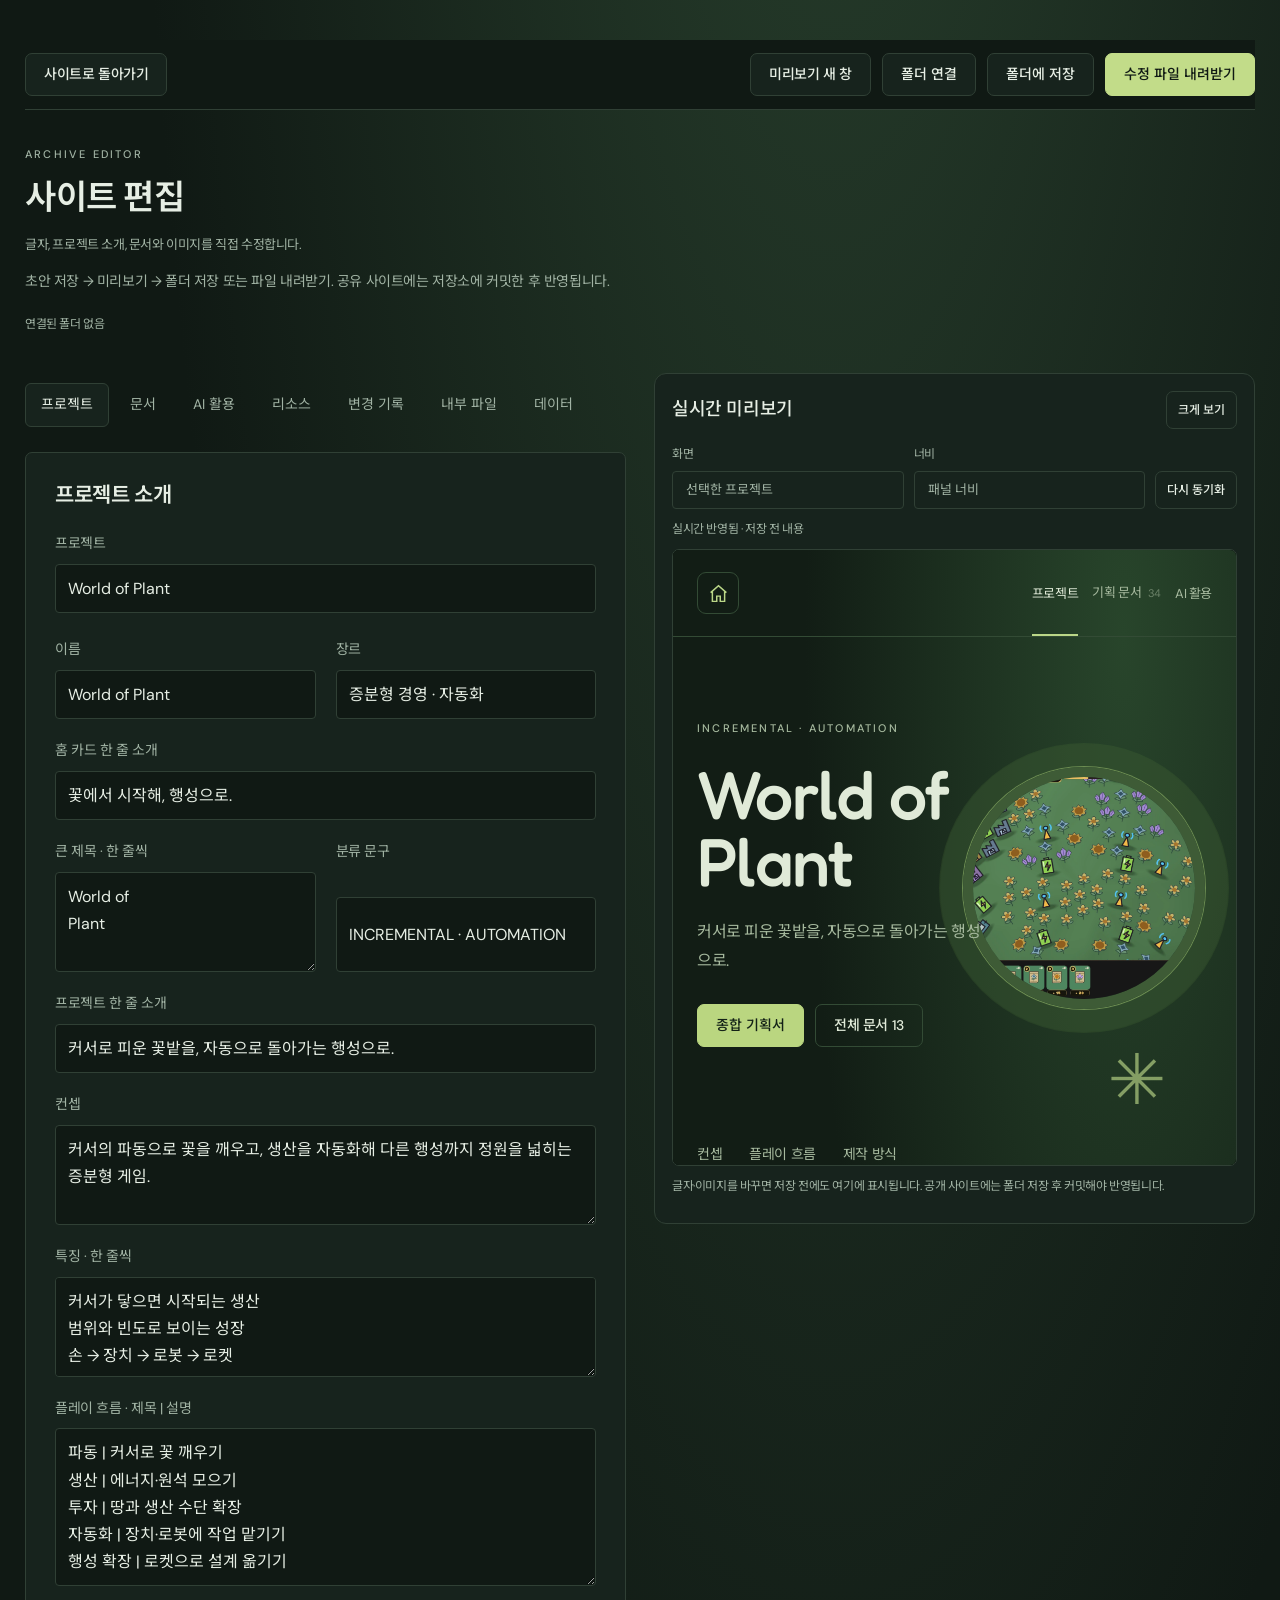
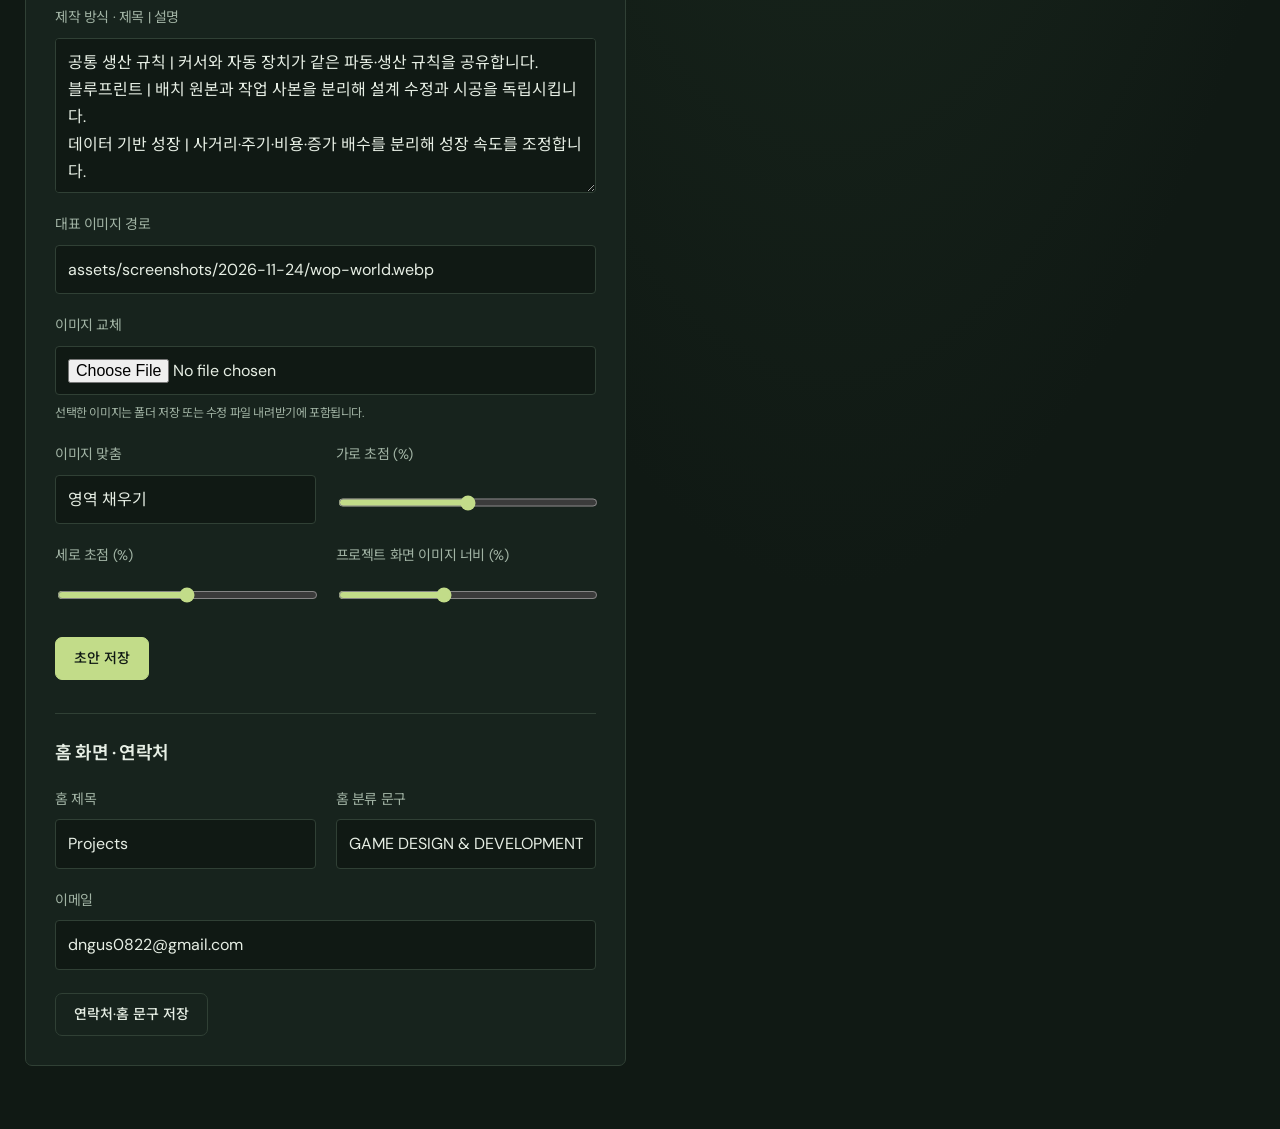
==== commit 0e66eed4: "Add editable AI development page and refresh game screenshots" ====
--- a/public/editor.html
+++ b/public/editor.html
@@ -2,11 +2,11 @@
 <main class="editor-wrap"><div class="editor-nav"><a class="button" href="./index.html">사이트로 돌아가기</a><div class="hero-actions"><a class="button" id="open-live-preview" href="./index.html?draft=1#overview" target="archive-live-preview" rel="noopener">미리보기 새 창</a><button class="button" id="connect-folder">폴더 연결</button><button class="button" id="save-folder">폴더에 저장</button><button class="button primary" id="export-bundle">수정 파일 내려받기</button></div></div>
 <span class="eyebrow">ARCHIVE EDITOR</span><h1>사이트 편집</h1><p class="small-paragraph">글자, 프로젝트 소개, 문서와 이미지를 직접 수정합니다.</p><p class="notice">초안 저장 → 미리보기 → 폴더 저장 또는 파일 내려받기. 공유 사이트에는 저장소에 커밋한 후 반영됩니다.</p><p class="small-paragraph" id="folder-status">연결된 폴더 없음</p><p id="editor-status" class="editor-status" role="status" aria-live="polite"></p>
 
-<div class="editor-layout"><div class="editor-fields"><nav class="editor-tabs" aria-label="편집 항목"><button type="button" class="active" data-editor-tab="projects-panel">프로젝트</button><button type="button" data-editor-tab="documents-panel">문서</button><button type="button" data-editor-tab="resources-panel">리소스</button><button type="button" data-editor-tab="releases-panel">변경 기록</button><button type="button" data-editor-tab="files-panel">내부 파일</button><button type="button" data-editor-tab="data-panel">데이터</button></nav>
-<section class="editor-panel editor-section" id="projects-panel"><h2>프로젝트 소개</h2><label class="form-field">프로젝트<select id="project-select"></select></label><form id="project-form"><div class="form-grid"><label class="form-field">이름<input name="name" required maxlength="100"></label><label class="form-field">장르<input name="genre" required maxlength="100"></label><label class="form-field full">홈 카드 한 줄 소개<input name="cardText" required maxlength="150"></label><label class="form-field">큰 제목 · 한 줄씩<textarea name="title" required></textarea></label><label class="form-field">분류 문구<input name="label" maxlength="100"></label><label class="form-field full">프로젝트 한 줄 소개<input name="tagline" required maxlength="200"></label><label class="form-field full">컨셉<textarea name="concept" required></textarea></label><label class="form-field full">특징 · 한 줄씩<textarea name="points" required></textarea></label><label class="form-field full">플레이 흐름 · 제목 | 설명<textarea name="steps" required rows="5"></textarea></label><label class="form-field full">제작 방식 · 제목 | 설명<textarea name="build" required rows="4"></textarea></label><label class="form-field full">대표 이미지 경로<input name="cover" required></label><label class="form-field full">이미지 교체<input id="project-image-file" type="file" accept="image/png,image/jpeg,image/webp"><small>선택한 이미지는 폴더 저장 또는 수정 파일 내려받기에 포함됩니다.</small></label><label class="form-field">이미지 맞춤<select name="coverFit"><option value="cover">영역 채우기</option><option value="contain">전체 보이기</option></select></label><label class="form-field">가로 초점 (%)<input name="coverX" type="range" min="0" max="100" value="50"></label><label class="form-field">세로 초점 (%)<input name="coverY" type="range" min="0" max="100" value="50"></label><label class="form-field">프로젝트 화면 이미지 너비 (%)<input name="heroWidth" type="range" min="25" max="80" value="47"></label></div><div class="form-actions"><button class="button primary" type="submit">초안 저장</button></div></form><h3 class="editor-subheading">홈 화면 · 연락처</h3><form id="site-form"><div class="form-grid"><label class="form-field">홈 제목<input name="heading" required maxlength="100"></label><label class="form-field">홈 분류 문구<input name="kicker" maxlength="100"></label><label class="form-field full">이메일<input name="contactEmail" type="email" required></label></div><div class="form-actions"><button class="button" type="submit">연락처·홈 문구 저장</button></div></form></section>
+<div class="editor-layout"><div class="editor-fields"><nav class="editor-tabs" aria-label="편집 항목"><button type="button" class="active" data-editor-tab="projects-panel">프로젝트</button><button type="button" data-editor-tab="documents-panel">문서</button><button type="button" data-editor-tab="ai-panel">AI 활용</button><button type="button" data-editor-tab="resources-panel">리소스</button><button type="button" data-editor-tab="releases-panel">변경 기록</button><button type="button" data-editor-tab="files-panel">내부 파일</button><button type="button" data-editor-tab="data-panel">데이터</button></nav>
+<section class="editor-panel editor-section" id="ai-panel" hidden><h2>AI 활용 페이지</h2><form id="ai-form"><div class="form-grid"><label class="form-field full">제목<textarea name="title" rows="2" required></textarea></label><label class="form-field full">소개<textarea name="intro" rows="2" required></textarea></label><label class="form-field full">직접 담당한 일 · 한 줄씩<textarea name="responsibilities" rows="6" required></textarea></label><label class="form-field full">도구별 활용 · 도구 이름 | 설명<textarea name="tools" rows="6" required></textarea></label><label class="form-field full">개발 흐름 · 단계 | 설명<textarea name="steps" rows="6" required></textarea></label></div><div class="form-actions"><button class="button primary" type="submit">초안 저장</button></div></form></section><section class="editor-panel editor-section" id="projects-panel"><h2>프로젝트 소개</h2><label class="form-field">프로젝트<select id="project-select"></select></label><form id="project-form"><div class="form-grid"><label class="form-field">이름<input name="name" required maxlength="100"></label><label class="form-field">장르<input name="genre" required maxlength="100"></label><label class="form-field full">홈 카드 한 줄 소개<input name="cardText" required maxlength="150"></label><label class="form-field">큰 제목 · 한 줄씩<textarea name="title" required></textarea></label><label class="form-field">분류 문구<input name="label" maxlength="100"></label><label class="form-field full">프로젝트 한 줄 소개<input name="tagline" required maxlength="200"></label><label class="form-field full">컨셉<textarea name="concept" required></textarea></label><label class="form-field full">특징 · 한 줄씩<textarea name="points" required></textarea></label><label class="form-field full">플레이 흐름 · 제목 | 설명<textarea name="steps" required rows="5"></textarea></label><label class="form-field full">제작 방식 · 제목 | 설명<textarea name="build" required rows="4"></textarea></label><label class="form-field full">대표 이미지 경로<input name="cover" required></label><label class="form-field full">이미지 교체<input id="project-image-file" type="file" accept="image/png,image/jpeg,image/webp"><small>선택한 이미지는 폴더 저장 또는 수정 파일 내려받기에 포함됩니다.</small></label><label class="form-field">이미지 맞춤<select name="coverFit"><option value="cover">영역 채우기</option><option value="contain">전체 보이기</option></select></label><label class="form-field">가로 초점 (%)<input name="coverX" type="range" min="0" max="100" value="50"></label><label class="form-field">세로 초점 (%)<input name="coverY" type="range" min="0" max="100" value="50"></label><label class="form-field">프로젝트 화면 이미지 너비 (%)<input name="heroWidth" type="range" min="25" max="80" value="47"></label></div><div class="form-actions"><button class="button primary" type="submit">초안 저장</button></div></form><h3 class="editor-subheading">홈 화면 · 연락처</h3><form id="site-form"><div class="form-grid"><label class="form-field">홈 제목<input name="heading" required maxlength="100"></label><label class="form-field">홈 분류 문구<input name="kicker" maxlength="100"></label><label class="form-field full">이메일<input name="contactEmail" type="email" required></label></div><div class="form-actions"><button class="button" type="submit">연락처·홈 문구 저장</button></div></form></section>
 <section class="editor-panel editor-section" id="documents-panel" hidden><div class="authoring-heading"><h2>문서 작성</h2><button class="text-button" type="button" id="delete-web-document">문서 삭제</button></div><details id="new-document-details" class="new-document-details"><summary>새 문서 만들기</summary><form id="new-document-form"><div class="form-grid"><label class="form-field">새 문서 프로젝트<select name="project"><option value="wop">World of Plant</option><option value="ww">Wordless Mage</option></select></label><label class="form-field">새 문서 분류<select name="kind"><option>종합 기획서</option><option selected>시스템 기획서</option><option>콘텐츠 기획서</option></select></label><label class="form-field full">새 문서 제목<input name="title" required placeholder="문서 제목을 입력하세요."></label></div><button type="submit" class="button primary">빈 문서 만들기</button></form></details><div class="form-grid"><label class="form-field">문서<select id="document-select"></select></label><label class="form-field">페이지<select id="section-select"></select></label></div><div class="page-authoring-actions"><button class="button" type="button" id="add-document-page">페이지 추가</button><button class="text-button" type="button" id="delete-document-page">현재 페이지 삭제</button></div><form id="document-form"><div class="form-grid"><label class="form-field">문서 제목<input name="title" required></label><label class="form-field">분류<select name="kind"><option>종합 기획서</option><option>시스템 기획서</option><option>콘텐츠 기획서</option></select></label><label class="form-field full">페이지 제목<input name="sectionTitle" required></label><label class="form-field full">대표 이미지 경로 · 비우면 기존 이미지 사용<input name="cover"></label><label class="form-field full">문서 대표 이미지 첨부<input id="document-cover-file" type="file" accept="image/png,image/jpeg,image/webp"></label><label class="form-field">이미지 맞춤<select name="coverFit"><option value="cover">영역 채우기</option><option value="contain">전체 보이기</option></select></label><label class="form-field">가로 초점 (%)<input name="coverX" type="range" min="0" max="100" value="50"></label><label class="form-field">세로 초점 (%)<input name="coverY" type="range" min="0" max="100" value="50"></label></div><div class="document-author-toolbar"><label class="insert-position-label">삽입 위치<select id="document-insert-position"></select></label><div class="block-insert-tools"><button class="button" id="add-doc-paragraph" type="button">문단</button><button class="button" data-insert-kind="heading" type="button">제목</button><button class="button" data-insert-kind="table" type="button">표</button><button class="button" data-insert-kind="image" type="button">이미지</button><button class="button" data-insert-kind="video" type="button">동영상</button><button class="button" data-insert-kind="link" type="button">링크</button></div><details class="new-table-options"><summary>새 표 크기</summary><label>행<input id="new-table-rows" type="number" min="1" max="100" value="3"></label><label>열<input id="new-table-cols" type="number" min="1" max="20" value="2"></label></details></div><div id="insert-menu-home"><div id="inline-insert-menu" class="inline-insert-menu" hidden><button type="button" data-insert-kind="text">문단</button><button type="button" data-insert-kind="heading">제목</button><button type="button" data-insert-kind="table">표</button><button type="button" data-insert-kind="image">이미지</button><button type="button" data-insert-kind="video">동영상</button><button type="button" data-insert-kind="link">링크</button></div></div><div id="document-blocks"></div><div class="form-actions"><div class="image-url-add"><label class="form-field">본문 이미지 주소 · 기존 파일이나 URL<input id="new-image-url" placeholder="assets/my-image.png 또는 https://..."></label><button class="button" type="button" id="add-image-url">주소로 이미지 추가</button></div><label class="button" for="document-body-file">본문 이미지 첨부</label><input id="document-body-file" type="file" accept="image/png,image/jpeg,image/webp" hidden><button class="button primary" type="submit">본문 초안 저장</button></div><p class="small-paragraph">사이트에 표시되는 문서 본문을 수정합니다. 기존 문서 원본 파일은 변경하지 않습니다.</p></form></section>
 <section class="editor-panel editor-section" id="files-panel" hidden><h2>내부 파일</h2><p class="small-paragraph">HTML·CSS·스크립트를 직접 편집할 수 있습니다. 수정한 파일은 폴더 저장 또는 내려받기 전까지 초안으로 보관됩니다.</p><div class="form-grid"><label class="form-field full">파일<select id="source-file-select"><option value="styles.css">styles.css · 색상·서체·레이아웃</option><option value="index.html">index.html · 기본 화면</option><option value="app.js">app.js · 화면 동작</option><option value="editor.html">editor.html · 편집 도구 화면</option><option value="editor.js">editor.js · 편집 도구 동작</option></select></label></div><div class="form-actions"><button class="button" id="load-source-file" type="button">파일 불러오기</button></div><label class="form-field editor-source-label">파일 내용<textarea id="source-file-content" spellcheck="false" rows="22"></textarea></label><div class="form-actions"><button class="button primary" id="stage-source-file" type="button">파일 초안 저장</button><span class="small-paragraph" id="source-file-status"></span></div></section>
 <section class="editor-panel editor-section" id="releases-panel" hidden><h2>변경 기록</h2><label class="form-field">편집할 기록<select id="release-select"></select></label><form id="release-form"><div class="form-grid"><label class="form-field">프로젝트<select name="project"><option value="site">아카이브 사이트</option><option value="wop">World of Plant</option><option value="ww">Wordless Mage</option></select></label><label class="form-field">버전<input name="version" required maxlength="40" placeholder="예: v0.1.1"></label><label class="form-field">날짜<input name="date" type="date" required></label><label class="form-field">제목<input name="title" required maxlength="100" placeholder="이번 버전의 핵심 변경"></label><label class="form-field full">요약<textarea name="summary" required maxlength="1000" placeholder="어떤 문제를 해결했고, 플레이가 어떻게 달라졌는지 적어 주세요."></textarea></label><label class="form-field full">변경 항목 · 한 줄에 하나<textarea name="changes" required placeholder="추가: 새로운 마법 효과&#10;변경: 대상 선택 피드백 개선&#10;수정: 중복 효과 처리 오류"></textarea><small>추가 / 변경 / 수정 / 삭제 / 문서 형식으로 구분할 수 있습니다.</small></label></div><div class="form-actions"><button class="button primary" type="submit">초안 저장</button><span class="small-paragraph">게시 전 내용과 버전을 확인해 주세요.</span></div></form><div id="draft-releases" class="draft-list"></div></section>
 <section class="editor-panel editor-section" id="resources-panel" hidden><h2>리소스</h2><label class="form-field">편집할 리소스<select id="resource-select"></select></label><form id="resource-form"><div class="form-grid"><label class="form-field">프로젝트<select name="project"><option value="wop">World of Plant</option><option value="ww">Wordless Mage</option></select></label><label class="form-field">리소스 이름<input name="name" required maxlength="120" placeholder="예: 정지 마법 룬"></label><label class="form-field">유형<select name="type"><option>이미지</option><option>UI</option><option>오디오</option><option>폰트</option><option>3D 모델</option><option>문서 이미지</option><option>기타</option></select></label><label class="form-field">버전<input name="version" required maxlength="40" placeholder="예: v1.0"></label><label class="form-field full">이미지·리소스 파일 추가<input id="resource-asset-file" type="file"><small>추가한 파일은 저장할 수정 파일에 포함됩니다.</small></label><label class="form-field full">파일 경로 또는 URL<input name="file" required placeholder="예: assets/my-rune.png 또는 https://..."><small>로컬 파일은 저장소의 public/assets에 함께 추가해 주세요. 오디오·폰트도 링크할 수 있습니다.</small></label><label class="form-field full">미리보기 이미지 경로 · 선택<input name="preview" placeholder="이미지 리소스는 파일 경로를 다시 입력할 수 있습니다."></label><label class="form-field">출처·제작자<input name="source" required maxlength="200" placeholder="직접 제작 / 원본 출처 주소"></label><label class="form-field">이용 조건<input name="license" required maxlength="200" placeholder="예: 직접 제작 / CC0 / 구매 에셋"></label><label class="form-field full">사용처·메모<textarea name="note" maxlength="1000" placeholder="어디에서 사용하고, 어떤 조건으로 교체할 수 있는지 적어 주세요."></textarea></label></div><div class="form-actions"><button class="button primary" type="submit">초안 저장</button></div></form><div id="draft-resources" class="draft-list"></div></section>
 <section class="editor-panel editor-section" id="data-panel" hidden><h2>데이터 관리</h2><p class="small-paragraph">다른 브라우저에서 작업했다면 이전에 내려받은 데이터 파일을 가져올 수 있습니다. 현재 브라우저의 초안을 대체합니다.</p><div class="form-actions"><label class="button" for="import-data">데이터 파일 가져오기</label><input id="import-data" type="file" accept=".js,.json" hidden><button class="button" id="export-data">데이터만 내려받기</button><button class="button" id="reset-draft">공개 데이터로 초안 초기화</button></div><p class="small-paragraph">발행 순서: 파일 내려받기 → 저장소 데이터 파일 교체 → 커밋 → GitHub Actions 배포 완료 확인</p></section>
-</div><aside class="live-preview-panel" id="live-preview-panel" aria-label="수정 화면 미리보기"><div class="live-preview-heading"><h2>실시간 미리보기</h2><button type="button" class="button" id="expand-live-preview" aria-pressed="false">크게 보기</button></div><div class="preview-controls"><label>화면<select id="preview-page"><option value="project">선택한 프로젝트</option><option value="overview">홈 화면</option><option value="document">선택한 문서</option><option value="documents">문서 목록</option></select></label><label>너비<select id="preview-size"><option value="desktop">패널 너비</option><option value="mobile">모바일 · 390px</option></select></label><button type="button" class="button" id="refresh-live-preview">다시 동기화</button></div><p id="live-preview-status" class="image-help" role="status">미리보기를 불러오는 중입니다.</p><div id="preview-viewport" class="preview-viewport" data-size="desktop"><iframe id="live-preview-frame" title="수정한 사이트 미리보기" src="./index.html?draft=1&amp;embedded=1#project/wop"></iframe></div><p class="image-help">글자·이미지를 바꾸면 저장 전에도 여기에 표시됩니다. 공개 사이트에는 폴더 저장 후 커밋해야 반영됩니다.</p></aside></div></main></body></html>
+</div><aside class="live-preview-panel" id="live-preview-panel" aria-label="수정 화면 미리보기"><div class="live-preview-heading"><h2>실시간 미리보기</h2><button type="button" class="button" id="expand-live-preview" aria-pressed="false">크게 보기</button></div><div class="preview-controls"><label>화면<select id="preview-page"><option value="project">선택한 프로젝트</option><option value="overview">홈 화면</option><option value="ai-development">AI 활용</option><option value="document">선택한 문서</option><option value="documents">문서 목록</option></select></label><label>너비<select id="preview-size"><option value="desktop">패널 너비</option><option value="mobile">모바일 · 390px</option></select></label><button type="button" class="button" id="refresh-live-preview">다시 동기화</button></div><p id="live-preview-status" class="image-help" role="status">미리보기를 불러오는 중입니다.</p><div id="preview-viewport" class="preview-viewport" data-size="desktop"><iframe id="live-preview-frame" title="수정한 사이트 미리보기" src="./index.html?draft=1&amp;embedded=1#project/wop"></iframe></div><p class="image-help">글자·이미지를 바꾸면 저장 전에도 여기에 표시됩니다. 공개 사이트에는 폴더 저장 후 커밋해야 반영됩니다.</p></aside></div></main></body></html>
--- a/public/styles.css
+++ b/public/styles.css
@@ -35,3 +35,6 @@
 /* Blank-page authoring and ordered insertion. */
 .authoring-heading{display:flex;align-items:center;justify-content:space-between;gap:15px}.authoring-heading h2{margin:0}.new-document-details{margin:22px 0;padding:14px;border:1px solid var(--line);border-radius:8px}.new-document-details summary{cursor:pointer;color:var(--accent);font-size:15px}.new-document-details form{margin-top:20px}.new-document-details .button{margin-top:15px}.page-authoring-actions{display:flex;gap:15px;align-items:center;margin:15px 0 24px}.document-author-toolbar{position:sticky;top:74px;z-index:6;border:1px solid var(--line);border-radius:9px;background:var(--paper);padding:12px;margin:24px 0 14px;box-shadow:0 8px 22px #0002}.insert-position-label{display:flex;align-items:center;gap:10px;font-size:13px;color:var(--muted)}.insert-position-label select{flex:1;min-width:0;font-size:13px;padding:7px 10px}.block-insert-tools{display:flex;gap:6px;flex-wrap:wrap;margin-top:11px}.block-insert-tools .button{font-size:13px;padding:8px 12px}.new-table-options{font-size:12px;color:var(--muted);margin-top:10px}.new-table-options summary{cursor:pointer}.new-table-options label{display:inline-flex;align-items:center;gap:7px;margin:10px 14px 0 0}.new-table-options input{width:62px;padding:5px 8px}.content-insert-gap{display:flex;justify-content:center;align-items:center;gap:7px;position:relative;min-height:30px;margin:5px 0}.content-insert-gap:before,.content-insert-gap:after{content:'';height:1px;background:var(--line);flex:1;opacity:.35}.content-insert-gap>button{border:1px solid var(--line);background:var(--bg);color:var(--accent);width:27px;height:27px;border-radius:50%;font-size:18px;line-height:1}.inline-insert-menu{display:flex;gap:5px;flex-wrap:wrap;background:var(--paper);border:1px solid var(--line);padding:8px;border-radius:8px}.inline-insert-menu button{border:0;border-radius:4px;background:var(--bg);color:var(--ink);font-size:13px;padding:7px 10px}.inline-insert-menu button:hover,.block-insert-tools .button:hover{border-color:var(--accent);color:var(--accent)}.editor-doc-block{margin-top:0}.empty-authoring{text-align:center;padding:32px 12px;color:var(--muted);font-size:15px}.block-text-kind{display:flex;align-items:center;gap:10px;font-size:12px;color:var(--muted);margin-bottom:10px}.block-text-kind select{font-size:13px;padding:5px 11px}.table-structure-tools{display:flex;align-items:end;gap:6px;flex-wrap:wrap;margin-bottom:12px}.table-structure-tools label{display:grid;gap:5px;font-size:12px;color:var(--muted)}.table-structure-tools select{font-size:12px;padding:6px 10px}.table-structure-tools button{border:1px solid var(--line);border-radius:5px;padding:7px 9px;background:var(--bg);font-size:12px}.editor-link-block .form-field,.editor-video-block>.form-field{margin:12px 0}.block-actions button:disabled,.table-structure-tools button:disabled{opacity:.35;cursor:default}.doc-inline-video{margin-right:0;margin-bottom:25px;max-width:100%}.doc-inline-video video,.doc-inline-video iframe{display:block;width:100%;aspect-ratio:16/9;background:#050b07;border:0;border-radius:8px}.doc-inline-video h4{font-size:17px;font-weight:500;margin:13px 0 5px}.doc-inline-video figcaption{font-size:14px;color:var(--muted);line-height:1.8}.doc-link-card{display:flex;gap:16px;padding:19px;border:1px solid var(--line);background:var(--paper);border-radius:9px;margin:15px 0 24px;overflow-wrap:anywhere}.doc-link-card:hover{border-color:var(--accent)}.doc-link-symbol{color:var(--accent);flex-shrink:0}.doc-link-symbol svg{width:24px;height:24px}.doc-link-card strong{display:block;font-size:17px;font-weight:500}.doc-link-card small{display:block;line-height:1.8;color:var(--muted);font-size:14px;margin-top:5px}.doc-link-url{display:block;color:var(--accent);font-size:12px;margin-top:9px}.authored-heading{font-size:22px;font-weight:500;line-height:1.65;margin:30px 0 15px}.editor-image-block .image-placement-stage:has(img:not([src]),img[src=""]){min-height:110px}.editor-image-block .image-placement-stage img:not([src]),.editor-image-block .image-placement-stage img[src=""]{min-height:100px;opacity:0}
 @media(max-width:560px){.document-author-toolbar{position:relative;top:auto}.block-insert-tools{gap:5px}.block-insert-tools .button{font-size:12px;padding:7px 10px}.content-insert-gap{flex-wrap:wrap}.table-structure-tools{gap:5px}.table-structure-tools button{padding:7px 8px}.authored-heading{font-size:20px}.doc-link-card{padding:15px;gap:11px}.doc-link-card strong{font-size:16px}}
+
+/* AI development: shared portfolio tone and editable content. */
+.ai-page{max-width:1120px;margin:auto}.ai-page .page-title{max-width:780px}.ai-ownership{padding:28px;border:1px solid var(--border,#34433d);border-radius:20px;background:rgba(121,175,148,.06)}.ai-page h2{font-size:1.3rem;margin:0 0 20px}.ai-roles{display:flex;flex-wrap:wrap;gap:10px;list-style:none;margin:0;padding:0}.ai-roles li{padding:10px 15px;border:1px solid #40584c;border-radius:12px;color:#e1eddf}.ai-section{margin-top:48px}.ai-tools{display:grid;grid-template-columns:repeat(3,1fr);gap:18px}.ai-tool{padding:25px;border:1px solid #34433d;border-radius:18px;background:#17201c}.ai-tool h3{margin:16px 0 12px}.ai-tool p{line-height:1.8;color:#aebbb4;margin:0}.ai-projects{display:flex;flex-wrap:wrap;gap:12px;margin-top:40px}.ai-projects .button{display:flex;gap:10px;align-items:center}@media(max-width:700px){.ai-tools{grid-template-columns:1fr}.ai-ownership{padding:20px}.site-nav{gap:14px}.ai-page .page-title h1{font-size:2rem}}
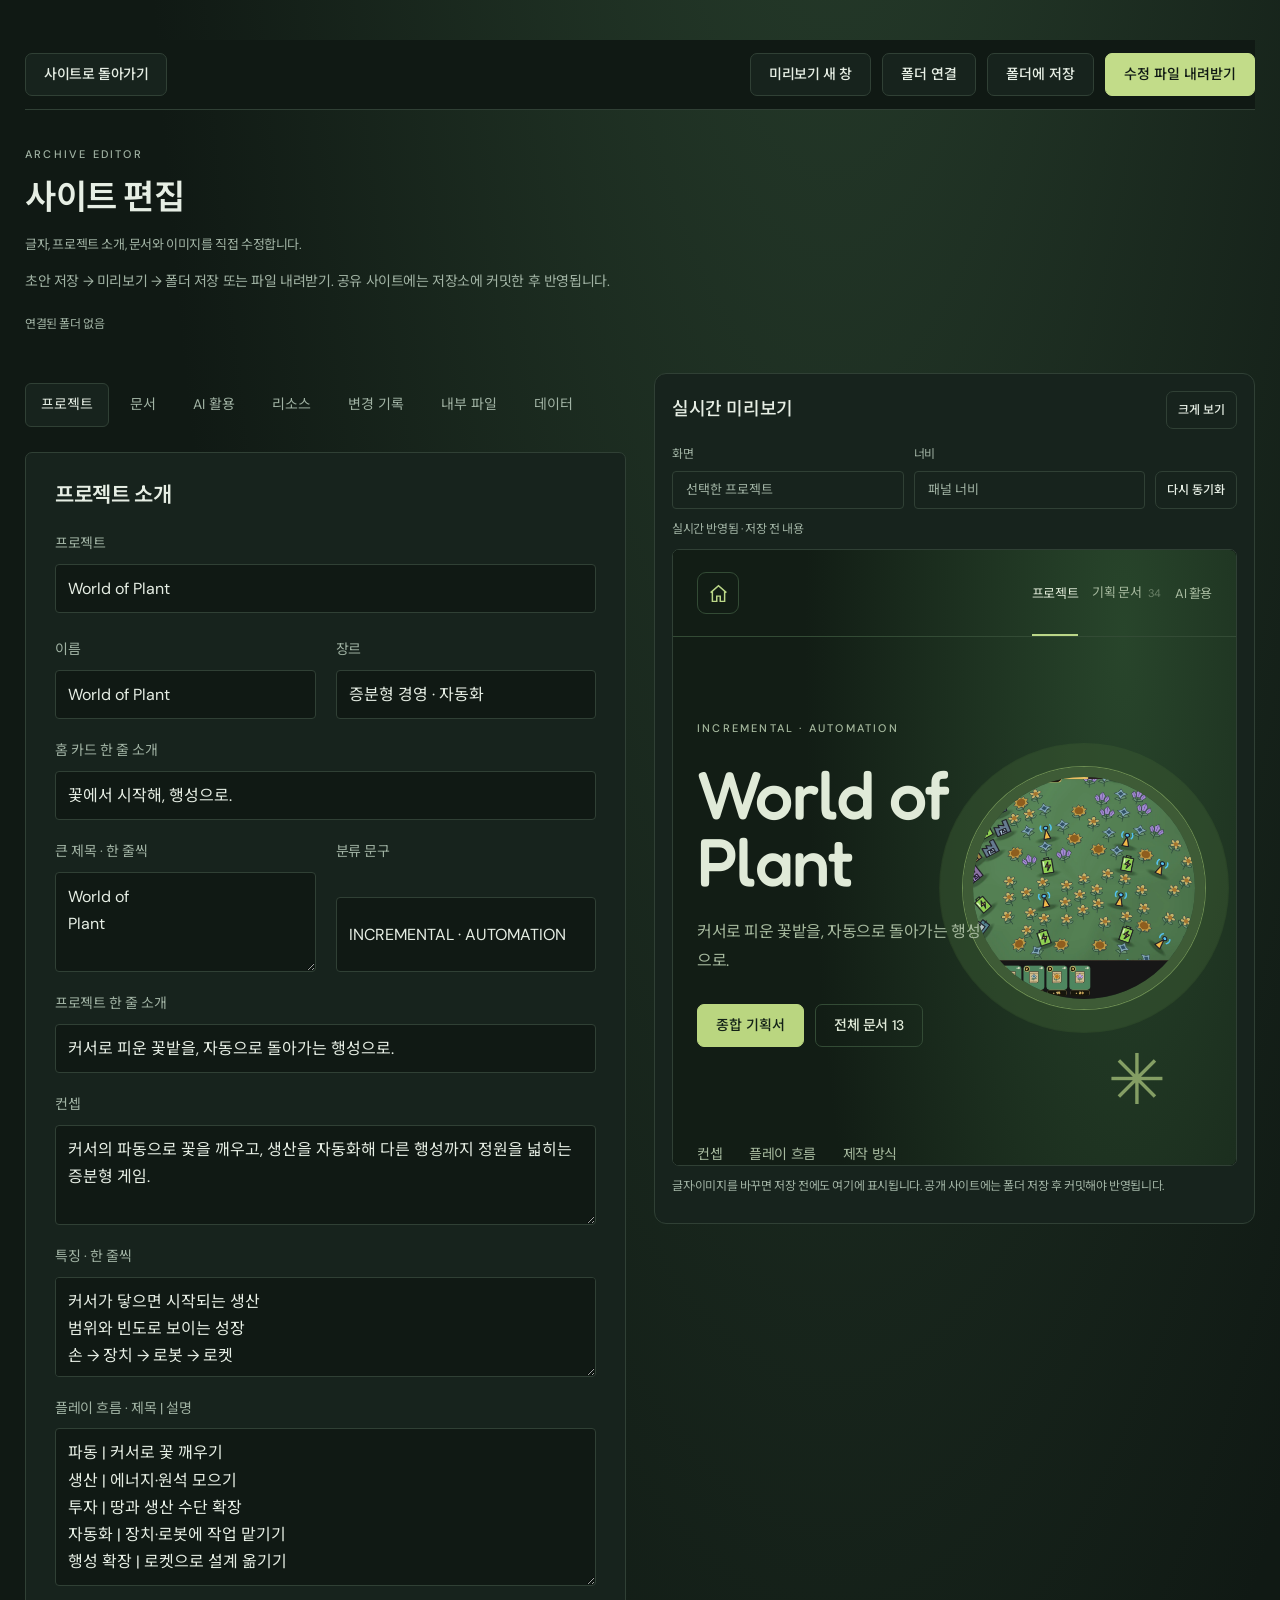
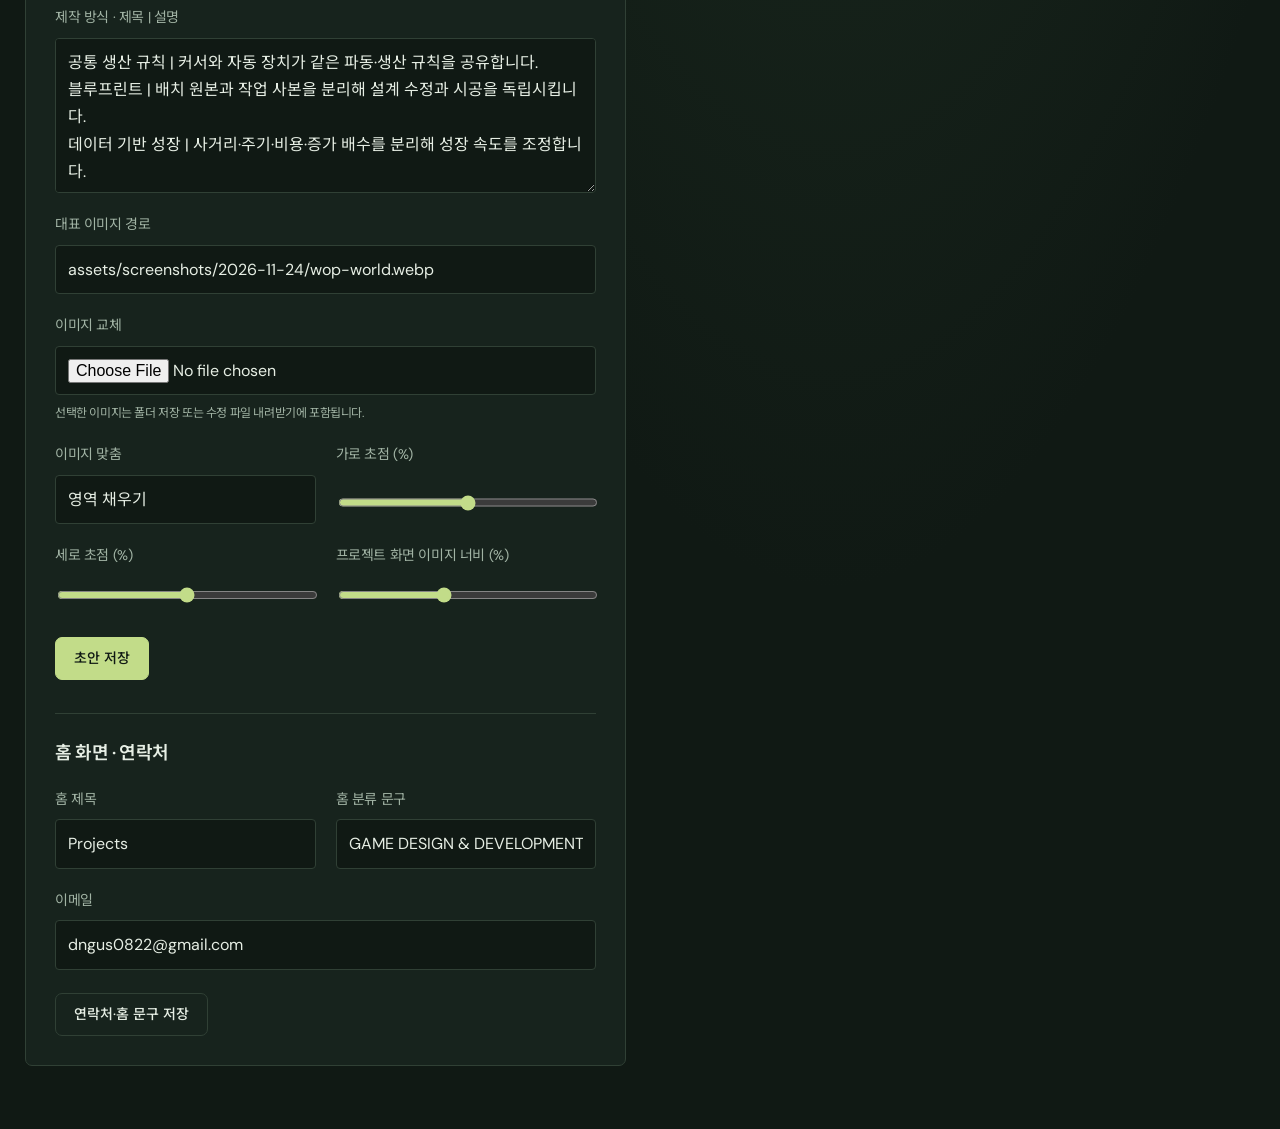
==== commit ebdb84ba: "Build interactive AI portfolio cases with Markdown authoring" ====
--- a/public/editor.html
+++ b/public/editor.html
@@ -3,7 +3,7 @@
 <span class="eyebrow">ARCHIVE EDITOR</span><h1>사이트 편집</h1><p class="small-paragraph">글자, 프로젝트 소개, 문서와 이미지를 직접 수정합니다.</p><p class="notice">초안 저장 → 미리보기 → 폴더 저장 또는 파일 내려받기. 공유 사이트에는 저장소에 커밋한 후 반영됩니다.</p><p class="small-paragraph" id="folder-status">연결된 폴더 없음</p><p id="editor-status" class="editor-status" role="status" aria-live="polite"></p>
 
 <div class="editor-layout"><div class="editor-fields"><nav class="editor-tabs" aria-label="편집 항목"><button type="button" class="active" data-editor-tab="projects-panel">프로젝트</button><button type="button" data-editor-tab="documents-panel">문서</button><button type="button" data-editor-tab="ai-panel">AI 활용</button><button type="button" data-editor-tab="resources-panel">리소스</button><button type="button" data-editor-tab="releases-panel">변경 기록</button><button type="button" data-editor-tab="files-panel">내부 파일</button><button type="button" data-editor-tab="data-panel">데이터</button></nav>
-<section class="editor-panel editor-section" id="ai-panel" hidden><h2>AI 활용 페이지</h2><form id="ai-form"><div class="form-grid"><label class="form-field full">제목<textarea name="title" rows="2" required></textarea></label><label class="form-field full">소개<textarea name="intro" rows="2" required></textarea></label><label class="form-field full">직접 담당한 일 · 한 줄씩<textarea name="responsibilities" rows="6" required></textarea></label><label class="form-field full">도구별 활용 · 도구 이름 | 설명<textarea name="tools" rows="6" required></textarea></label><label class="form-field full">개발 흐름 · 단계 | 설명<textarea name="steps" rows="6" required></textarea></label></div><div class="form-actions"><button class="button primary" type="submit">초안 저장</button></div></form></section><section class="editor-panel editor-section" id="projects-panel"><h2>프로젝트 소개</h2><label class="form-field">프로젝트<select id="project-select"></select></label><form id="project-form"><div class="form-grid"><label class="form-field">이름<input name="name" required maxlength="100"></label><label class="form-field">장르<input name="genre" required maxlength="100"></label><label class="form-field full">홈 카드 한 줄 소개<input name="cardText" required maxlength="150"></label><label class="form-field">큰 제목 · 한 줄씩<textarea name="title" required></textarea></label><label class="form-field">분류 문구<input name="label" maxlength="100"></label><label class="form-field full">프로젝트 한 줄 소개<input name="tagline" required maxlength="200"></label><label class="form-field full">컨셉<textarea name="concept" required></textarea></label><label class="form-field full">특징 · 한 줄씩<textarea name="points" required></textarea></label><label class="form-field full">플레이 흐름 · 제목 | 설명<textarea name="steps" required rows="5"></textarea></label><label class="form-field full">제작 방식 · 제목 | 설명<textarea name="build" required rows="4"></textarea></label><label class="form-field full">대표 이미지 경로<input name="cover" required></label><label class="form-field full">이미지 교체<input id="project-image-file" type="file" accept="image/png,image/jpeg,image/webp"><small>선택한 이미지는 폴더 저장 또는 수정 파일 내려받기에 포함됩니다.</small></label><label class="form-field">이미지 맞춤<select name="coverFit"><option value="cover">영역 채우기</option><option value="contain">전체 보이기</option></select></label><label class="form-field">가로 초점 (%)<input name="coverX" type="range" min="0" max="100" value="50"></label><label class="form-field">세로 초점 (%)<input name="coverY" type="range" min="0" max="100" value="50"></label><label class="form-field">프로젝트 화면 이미지 너비 (%)<input name="heroWidth" type="range" min="25" max="80" value="47"></label></div><div class="form-actions"><button class="button primary" type="submit">초안 저장</button></div></form><h3 class="editor-subheading">홈 화면 · 연락처</h3><form id="site-form"><div class="form-grid"><label class="form-field">홈 제목<input name="heading" required maxlength="100"></label><label class="form-field">홈 분류 문구<input name="kicker" maxlength="100"></label><label class="form-field full">이메일<input name="contactEmail" type="email" required></label></div><div class="form-actions"><button class="button" type="submit">연락처·홈 문구 저장</button></div></form></section>
+<section class="editor-panel editor-section" id="ai-panel" hidden><h2>AI 활용 페이지</h2><p class="image-help">Markdown을 가져오면 ## 제목별 탭, ### 제목별 펼침 항목으로 표시됩니다. 파일을 가져온 뒤 초안 저장을 눌러 주세요.</p><div class="form-actions"><label class="button">Markdown 가져오기<input id="import-ai-markdown" type="file" accept=".md,.markdown,text/markdown,text/plain" class="sr-only"></label><button class="button" type="button" id="export-ai-markdown">Markdown 내보내기</button><label class="button">Markdown 이미지 첨부<input id="ai-image-file" type="file" accept="image/png,image/jpeg,image/webp" class="sr-only"></label></div><form id="ai-form"><div class="form-grid"><label class="form-field full">제목<textarea name="title" rows="2" required></textarea></label><label class="form-field full">소개<textarea name="intro" rows="2" required></textarea></label><label class="form-field full">상단 도구 · 이름 | 설명<textarea name="tools" rows="6" required></textarea></label><label class="form-field full">상세 문서 · Markdown<textarea name="markdown" id="ai-markdown" rows="22" spellcheck="false"></textarea><small># 문서 제목 · ## 탭 · ### 펼침 항목 · 표·목록·이미지·링크·코드 지원. HTML은 글자로 표시됩니다. 상세 본문은 이 칸에서 수정하세요.</small></label><details class="form-field full"><summary>간단형 본문 설정 · Markdown이 없을 때 사용</summary><label class="form-field full">직접 담당한 일 · 한 줄씩<textarea name="responsibilities" rows="6" required></textarea></label><label class="form-field full">개발 흐름 · 단계 | 설명<textarea name="steps" rows="6" required></textarea></label></details></div><div class="form-actions"><button class="button primary" type="submit">초안 저장</button></div></form></section><section class="editor-panel editor-section" id="projects-panel"><h2>프로젝트 소개</h2><label class="form-field">프로젝트<select id="project-select"></select></label><form id="project-form"><div class="form-grid"><label class="form-field">이름<input name="name" required maxlength="100"></label><label class="form-field">장르<input name="genre" required maxlength="100"></label><label class="form-field full">홈 카드 한 줄 소개<input name="cardText" required maxlength="150"></label><label class="form-field">큰 제목 · 한 줄씩<textarea name="title" required></textarea></label><label class="form-field">분류 문구<input name="label" maxlength="100"></label><label class="form-field full">프로젝트 한 줄 소개<input name="tagline" required maxlength="200"></label><label class="form-field full">컨셉<textarea name="concept" required></textarea></label><label class="form-field full">특징 · 한 줄씩<textarea name="points" required></textarea></label><label class="form-field full">플레이 흐름 · 제목 | 설명<textarea name="steps" required rows="5"></textarea></label><label class="form-field full">제작 방식 · 제목 | 설명<textarea name="build" required rows="4"></textarea></label><label class="form-field full">대표 이미지 경로<input name="cover" required></label><label class="form-field full">이미지 교체<input id="project-image-file" type="file" accept="image/png,image/jpeg,image/webp"><small>선택한 이미지는 폴더 저장 또는 수정 파일 내려받기에 포함됩니다.</small></label><label class="form-field">이미지 맞춤<select name="coverFit"><option value="cover">영역 채우기</option><option value="contain">전체 보이기</option></select></label><label class="form-field">가로 초점 (%)<input name="coverX" type="range" min="0" max="100" value="50"></label><label class="form-field">세로 초점 (%)<input name="coverY" type="range" min="0" max="100" value="50"></label><label class="form-field">프로젝트 화면 이미지 너비 (%)<input name="heroWidth" type="range" min="25" max="80" value="47"></label></div><div class="form-actions"><button class="button primary" type="submit">초안 저장</button></div></form><h3 class="editor-subheading">홈 화면 · 연락처</h3><form id="site-form"><div class="form-grid"><label class="form-field">홈 제목<input name="heading" required maxlength="100"></label><label class="form-field">홈 분류 문구<input name="kicker" maxlength="100"></label><label class="form-field full">이메일<input name="contactEmail" type="email" required></label></div><div class="form-actions"><button class="button" type="submit">연락처·홈 문구 저장</button></div></form></section>
 <section class="editor-panel editor-section" id="documents-panel" hidden><div class="authoring-heading"><h2>문서 작성</h2><button class="text-button" type="button" id="delete-web-document">문서 삭제</button></div><details id="new-document-details" class="new-document-details"><summary>새 문서 만들기</summary><form id="new-document-form"><div class="form-grid"><label class="form-field">새 문서 프로젝트<select name="project"><option value="wop">World of Plant</option><option value="ww">Wordless Mage</option></select></label><label class="form-field">새 문서 분류<select name="kind"><option>종합 기획서</option><option selected>시스템 기획서</option><option>콘텐츠 기획서</option></select></label><label class="form-field full">새 문서 제목<input name="title" required placeholder="문서 제목을 입력하세요."></label></div><button type="submit" class="button primary">빈 문서 만들기</button></form></details><div class="form-grid"><label class="form-field">문서<select id="document-select"></select></label><label class="form-field">페이지<select id="section-select"></select></label></div><div class="page-authoring-actions"><button class="button" type="button" id="add-document-page">페이지 추가</button><button class="text-button" type="button" id="delete-document-page">현재 페이지 삭제</button></div><form id="document-form"><div class="form-grid"><label class="form-field">문서 제목<input name="title" required></label><label class="form-field">분류<select name="kind"><option>종합 기획서</option><option>시스템 기획서</option><option>콘텐츠 기획서</option></select></label><label class="form-field full">페이지 제목<input name="sectionTitle" required></label><label class="form-field full">대표 이미지 경로 · 비우면 기존 이미지 사용<input name="cover"></label><label class="form-field full">문서 대표 이미지 첨부<input id="document-cover-file" type="file" accept="image/png,image/jpeg,image/webp"></label><label class="form-field">이미지 맞춤<select name="coverFit"><option value="cover">영역 채우기</option><option value="contain">전체 보이기</option></select></label><label class="form-field">가로 초점 (%)<input name="coverX" type="range" min="0" max="100" value="50"></label><label class="form-field">세로 초점 (%)<input name="coverY" type="range" min="0" max="100" value="50"></label></div><div class="document-author-toolbar"><label class="insert-position-label">삽입 위치<select id="document-insert-position"></select></label><div class="block-insert-tools"><button class="button" id="add-doc-paragraph" type="button">문단</button><button class="button" data-insert-kind="heading" type="button">제목</button><button class="button" data-insert-kind="table" type="button">표</button><button class="button" data-insert-kind="image" type="button">이미지</button><button class="button" data-insert-kind="video" type="button">동영상</button><button class="button" data-insert-kind="link" type="button">링크</button></div><details class="new-table-options"><summary>새 표 크기</summary><label>행<input id="new-table-rows" type="number" min="1" max="100" value="3"></label><label>열<input id="new-table-cols" type="number" min="1" max="20" value="2"></label></details></div><div id="insert-menu-home"><div id="inline-insert-menu" class="inline-insert-menu" hidden><button type="button" data-insert-kind="text">문단</button><button type="button" data-insert-kind="heading">제목</button><button type="button" data-insert-kind="table">표</button><button type="button" data-insert-kind="image">이미지</button><button type="button" data-insert-kind="video">동영상</button><button type="button" data-insert-kind="link">링크</button></div></div><div id="document-blocks"></div><div class="form-actions"><div class="image-url-add"><label class="form-field">본문 이미지 주소 · 기존 파일이나 URL<input id="new-image-url" placeholder="assets/my-image.png 또는 https://..."></label><button class="button" type="button" id="add-image-url">주소로 이미지 추가</button></div><label class="button" for="document-body-file">본문 이미지 첨부</label><input id="document-body-file" type="file" accept="image/png,image/jpeg,image/webp" hidden><button class="button primary" type="submit">본문 초안 저장</button></div><p class="small-paragraph">사이트에 표시되는 문서 본문을 수정합니다. 기존 문서 원본 파일은 변경하지 않습니다.</p></form></section>
 <section class="editor-panel editor-section" id="files-panel" hidden><h2>내부 파일</h2><p class="small-paragraph">HTML·CSS·스크립트를 직접 편집할 수 있습니다. 수정한 파일은 폴더 저장 또는 내려받기 전까지 초안으로 보관됩니다.</p><div class="form-grid"><label class="form-field full">파일<select id="source-file-select"><option value="styles.css">styles.css · 색상·서체·레이아웃</option><option value="index.html">index.html · 기본 화면</option><option value="app.js">app.js · 화면 동작</option><option value="editor.html">editor.html · 편집 도구 화면</option><option value="editor.js">editor.js · 편집 도구 동작</option></select></label></div><div class="form-actions"><button class="button" id="load-source-file" type="button">파일 불러오기</button></div><label class="form-field editor-source-label">파일 내용<textarea id="source-file-content" spellcheck="false" rows="22"></textarea></label><div class="form-actions"><button class="button primary" id="stage-source-file" type="button">파일 초안 저장</button><span class="small-paragraph" id="source-file-status"></span></div></section>
 <section class="editor-panel editor-section" id="releases-panel" hidden><h2>변경 기록</h2><label class="form-field">편집할 기록<select id="release-select"></select></label><form id="release-form"><div class="form-grid"><label class="form-field">프로젝트<select name="project"><option value="site">아카이브 사이트</option><option value="wop">World of Plant</option><option value="ww">Wordless Mage</option></select></label><label class="form-field">버전<input name="version" required maxlength="40" placeholder="예: v0.1.1"></label><label class="form-field">날짜<input name="date" type="date" required></label><label class="form-field">제목<input name="title" required maxlength="100" placeholder="이번 버전의 핵심 변경"></label><label class="form-field full">요약<textarea name="summary" required maxlength="1000" placeholder="어떤 문제를 해결했고, 플레이가 어떻게 달라졌는지 적어 주세요."></textarea></label><label class="form-field full">변경 항목 · 한 줄에 하나<textarea name="changes" required placeholder="추가: 새로운 마법 효과&#10;변경: 대상 선택 피드백 개선&#10;수정: 중복 효과 처리 오류"></textarea><small>추가 / 변경 / 수정 / 삭제 / 문서 형식으로 구분할 수 있습니다.</small></label></div><div class="form-actions"><button class="button primary" type="submit">초안 저장</button><span class="small-paragraph">게시 전 내용과 버전을 확인해 주세요.</span></div></form><div id="draft-releases" class="draft-list"></div></section>
--- a/public/styles.css
+++ b/public/styles.css
@@ -38,3 +38,7 @@
 
 /* AI development: shared portfolio tone and editable content. */
 .ai-page{max-width:1120px;margin:auto}.ai-page .page-title{max-width:780px}.ai-ownership{padding:28px;border:1px solid var(--border,#34433d);border-radius:20px;background:rgba(121,175,148,.06)}.ai-page h2{font-size:1.3rem;margin:0 0 20px}.ai-roles{display:flex;flex-wrap:wrap;gap:10px;list-style:none;margin:0;padding:0}.ai-roles li{padding:10px 15px;border:1px solid #40584c;border-radius:12px;color:#e1eddf}.ai-section{margin-top:48px}.ai-tools{display:grid;grid-template-columns:repeat(3,1fr);gap:18px}.ai-tool{padding:25px;border:1px solid #34433d;border-radius:18px;background:#17201c}.ai-tool h3{margin:16px 0 12px}.ai-tool p{line-height:1.8;color:#aebbb4;margin:0}.ai-projects{display:flex;flex-wrap:wrap;gap:12px;margin-top:40px}.ai-projects .button{display:flex;gap:10px;align-items:center}@media(max-width:700px){.ai-tools{grid-template-columns:1fr}.ai-ownership{padding:20px}.site-nav{gap:14px}.ai-page .page-title h1{font-size:2rem}}
+
+/* Interactive AI case studies — keeps the existing dark green / cyan palette. */
+.ai-interactive{--ai-accent:#c6d790}.ai-interactive[data-ai-theme="wop"]{--ai-accent:#a5d3a3}.ai-interactive[data-ai-theme="ww"]{--ai-accent:#87cfd6}.ai-interactive .page-title{margin-bottom:22px}.ai-tool-pills{display:flex;gap:10px;flex-wrap:wrap;margin-bottom:30px}.ai-tool-pills span{font-size:.8rem;border:1px solid #38473e;border-radius:30px;padding:7px 13px;color:#b9c7bf}.ai-tabs{display:flex;gap:6px;overflow-x:auto;position:sticky;top:89px;z-index:5;padding:10px;background:#111c17f5;backdrop-filter:blur(12px);border:1px solid #34433d;border-radius:16px;scrollbar-width:thin}.ai-tabs button{flex:0 0 auto;font:inherit;font-size:.87rem;border:1px solid transparent;border-radius:10px;background:transparent;color:#9eaea4;padding:12px 16px;cursor:pointer}.ai-tabs button:hover{color:#fff;background:#22332a}.ai-tabs button[aria-selected="true"]{color:#0d1914;background:var(--ai-accent);font-weight:700}.ai-section-panel{border:1px solid #34433d;border-radius:22px;padding:30px;margin-top:22px;background:linear-gradient(145deg,#1d2b22a6,#101a16);animation:ai-panel-in .22s ease-out}.ai-panel-heading{display:flex;align-items:baseline;gap:20px;padding-bottom:20px;border-bottom:1px solid #34433d;margin-bottom:22px}.ai-panel-heading span{font-size:.78rem;letter-spacing:.12em;color:var(--ai-accent)}.ai-panel-heading h2{margin:0;font-size:1.6rem}.ai-markdown{color:#bdcbc2;font-size:.97rem;line-height:1.9}.ai-markdown p{margin:0 0 18px;white-space:pre-line}.ai-markdown p:last-child{margin-bottom:0}.ai-markdown a{color:var(--ai-accent);text-underline-offset:4px}.ai-markdown ul,.ai-markdown ol{padding-left:24px;margin:0 0 18px}.ai-markdown li{margin-bottom:10px}.ai-markdown strong{color:#f0f4ea}.ai-markdown code{font-size:.85em;background:#101713;padding:2px 5px;border-radius:4px}.ai-markdown pre{padding:20px;overflow:auto;background:#0c1411;border:1px solid #34433d;border-radius:12px;line-height:1.8}.ai-markdown pre code{padding:0;background:none;font-family:Consolas,monospace;white-space:pre}.ai-markdown blockquote{margin:18px 0;padding:12px 20px;border-left:3px solid var(--ai-accent);background:#273b2e5c}.ai-markdown .doc-content-table{font-size:.9rem;min-width:480px}.ai-markdown .doc-content-table th{color:#e0e9d8;background:#26392c}.ai-detail{margin:12px 0;border:1px solid #34483b;border-radius:14px;background:#15221a66}.ai-detail summary{display:flex;align-items:center;justify-content:space-between;gap:12px;font-weight:650;color:#e4ebdd;cursor:pointer;padding:19px 21px;list-style:none}.ai-detail summary::-webkit-details-marker{display:none}.ai-detail summary span{font-size:1.3rem;color:var(--ai-accent);transition:transform .18s}.ai-detail[open] summary span{transform:rotate(45deg)}.ai-detail>div{padding:0 21px 22px}.ai-figure{margin:0 0 26px}.ai-figure button{display:block;width:100%;position:relative;border:1px solid #435447;border-radius:14px;overflow:hidden;padding:0;cursor:zoom-in;background:#0a110e}.ai-figure img{display:block;width:100%;max-height:530px;object-fit:contain}.ai-figure button span{position:absolute;right:14px;bottom:14px;background:#102219e8;border:1px solid #6e8d73;border-radius:20px;padding:4px 12px;color:#ecf1df;font-size:.8rem}.ai-figure figcaption{font-size:.8rem;color:#8b9e91;margin-top:8px}.ai-stepper{display:grid;grid-template-columns:repeat(3,1fr);gap:10px;margin-bottom:22px}.ai-stepper button{display:flex;align-items:center;gap:12px;text-align:left;font:inherit;font-size:.86rem;color:#b5c3b9;background:#142119;border:1px solid #34483b;border-radius:13px;padding:18px;cursor:pointer}.ai-stepper button span{font-size:.75rem;color:var(--ai-accent)}.ai-stepper button.selected{border-color:var(--ai-accent);background:#2a3c2a;color:#f2f5e8}.ai-step-detail{background:#101b15;border-radius:14px;padding:25px;border-left:3px solid var(--ai-accent)}.ai-step-detail h3{font-size:1.15rem;margin:0 0 15px;color:#eff2e9}.ai-tabs button:focus-visible,.ai-stepper button:focus-visible,.ai-detail summary:focus-visible,.ai-figure button:focus-visible{outline:2px solid var(--ai-accent);outline-offset:3px}#ai-markdown{font-family:Consolas,monospace;font-size:.9rem;line-height:1.7;min-height:400px}.project-card{transition:transform .2s,border-color .2s}.project-card:hover{transform:translateY(-4px)}.project-visual img{transition:transform .35s}.project-card:hover .project-visual img{transform:scale(1.025)}
+@keyframes ai-panel-in{from{opacity:.5;transform:translateY(5px)}to{opacity:1;transform:none}}@media(max-width:700px){.ai-tabs{top:75px;border-radius:12px;padding:7px}.ai-tabs button{padding:10px 12px;font-size:.8rem}.ai-section-panel{padding:18px;border-radius:16px}.ai-panel-heading{gap:12px}.ai-panel-heading h2{font-size:1.3rem}.ai-stepper{grid-template-columns:repeat(2,1fr)}.ai-stepper button{padding:14px 10px}.ai-detail summary{padding:15px}.ai-detail>div{padding:0 15px 18px}.ai-markdown{font-size:.9rem}.ai-markdown pre{padding:14px}}@media(prefers-reduced-motion:reduce){.ai-section-panel{animation:none}.project-card,.project-visual img,.ai-detail summary span{transition:none}.project-card:hover,.project-card:hover .project-visual img{transform:none}}
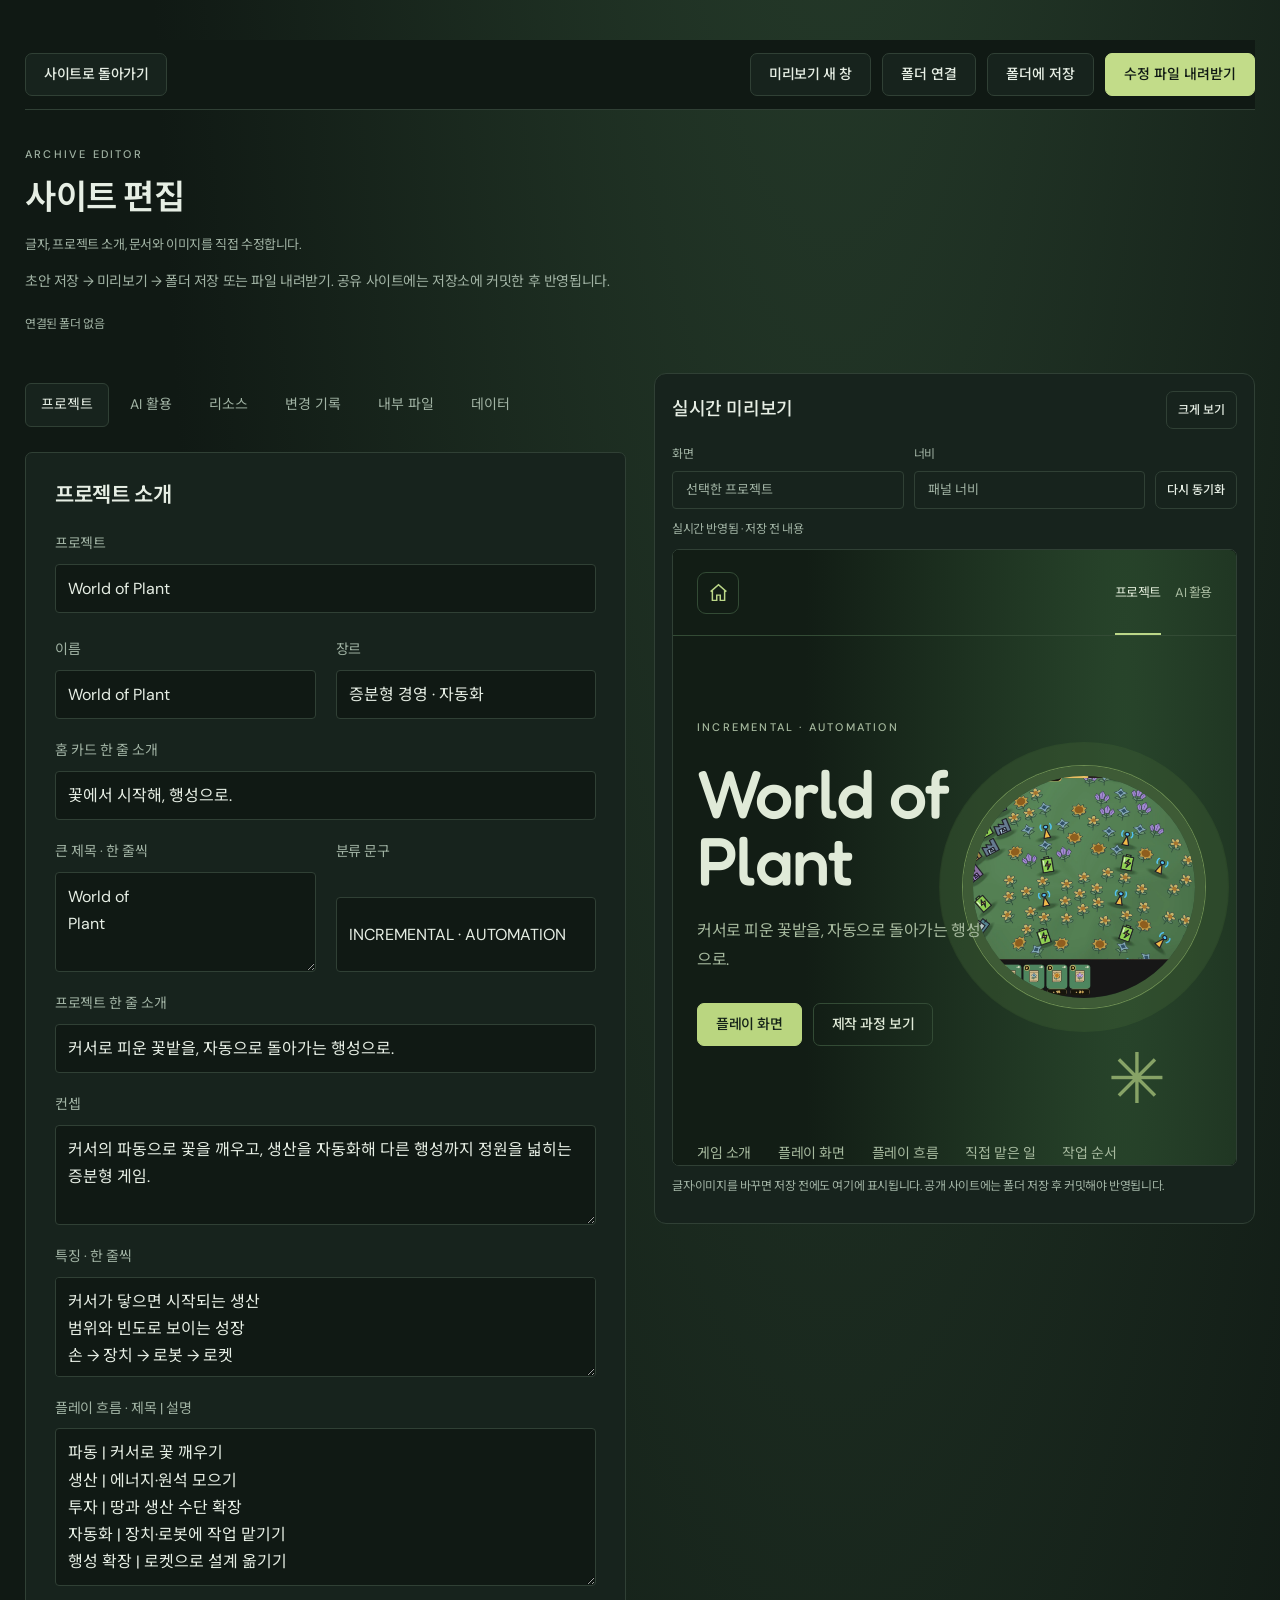
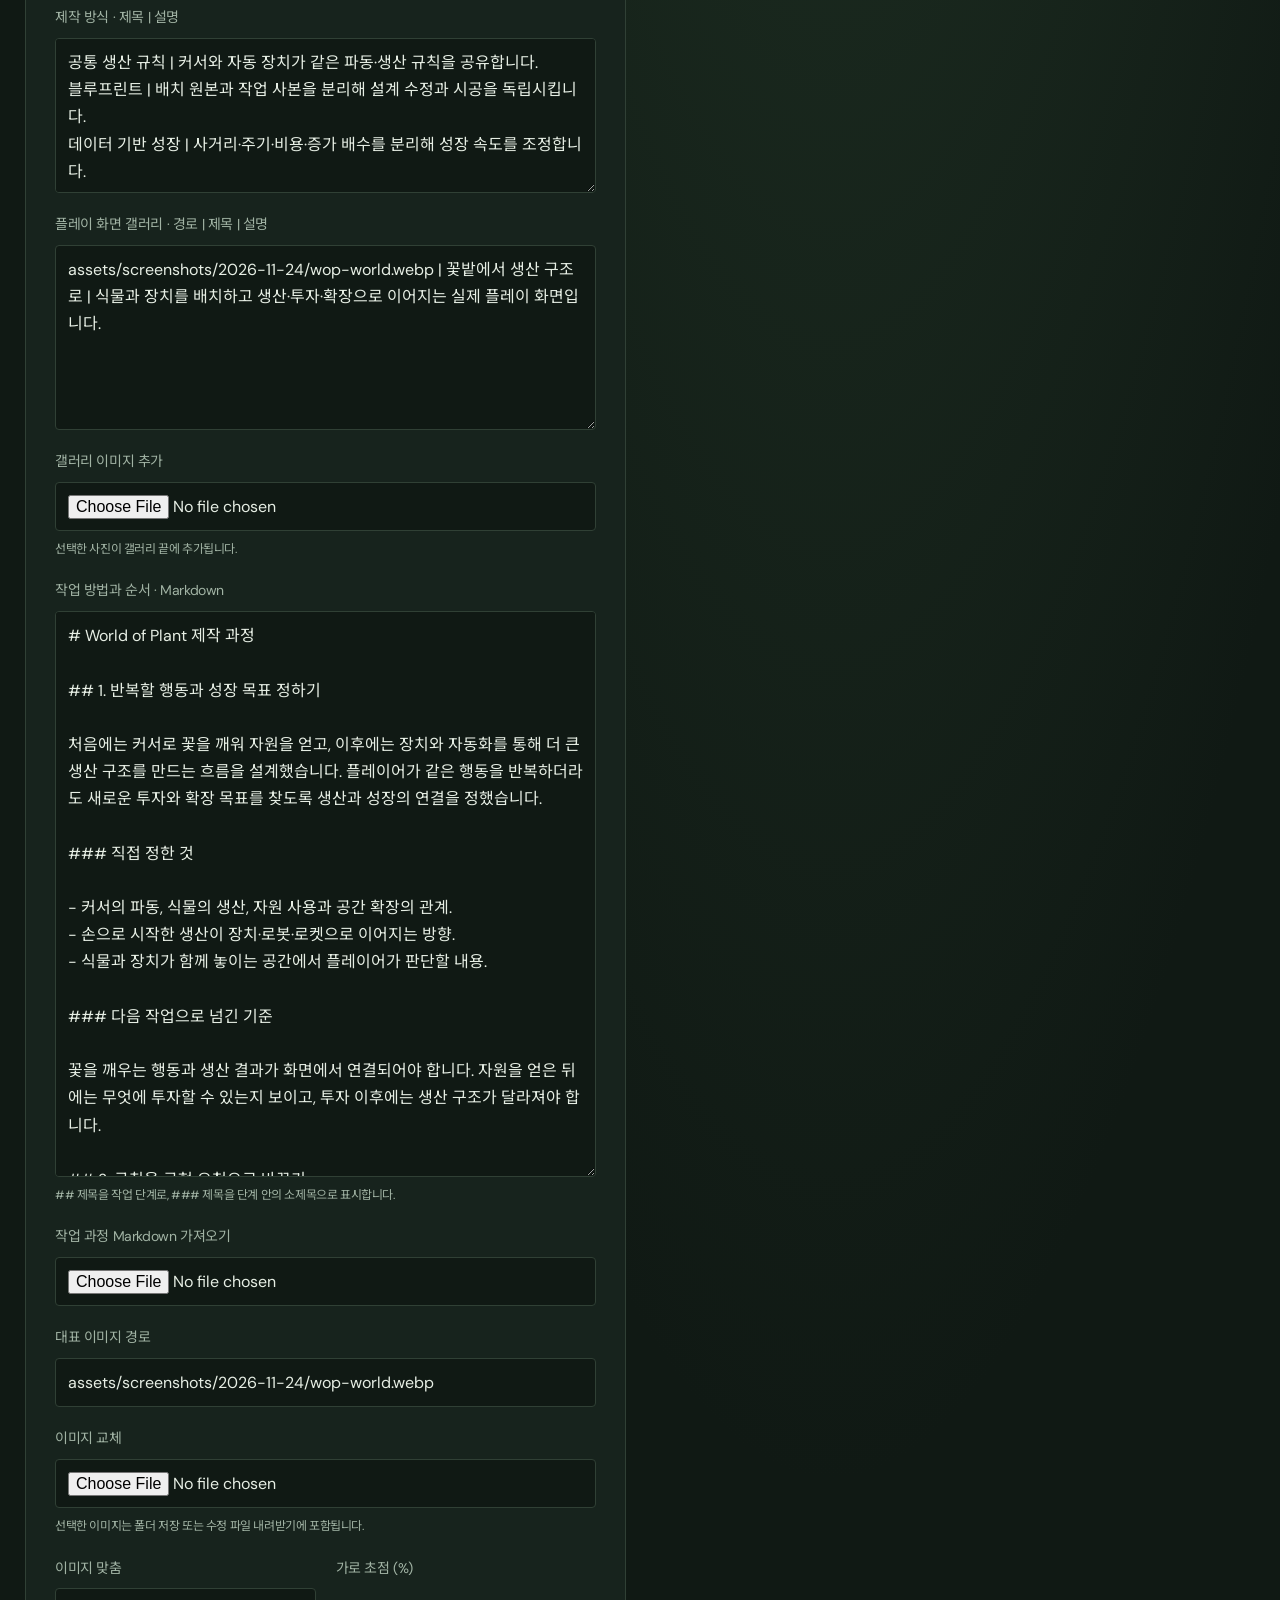
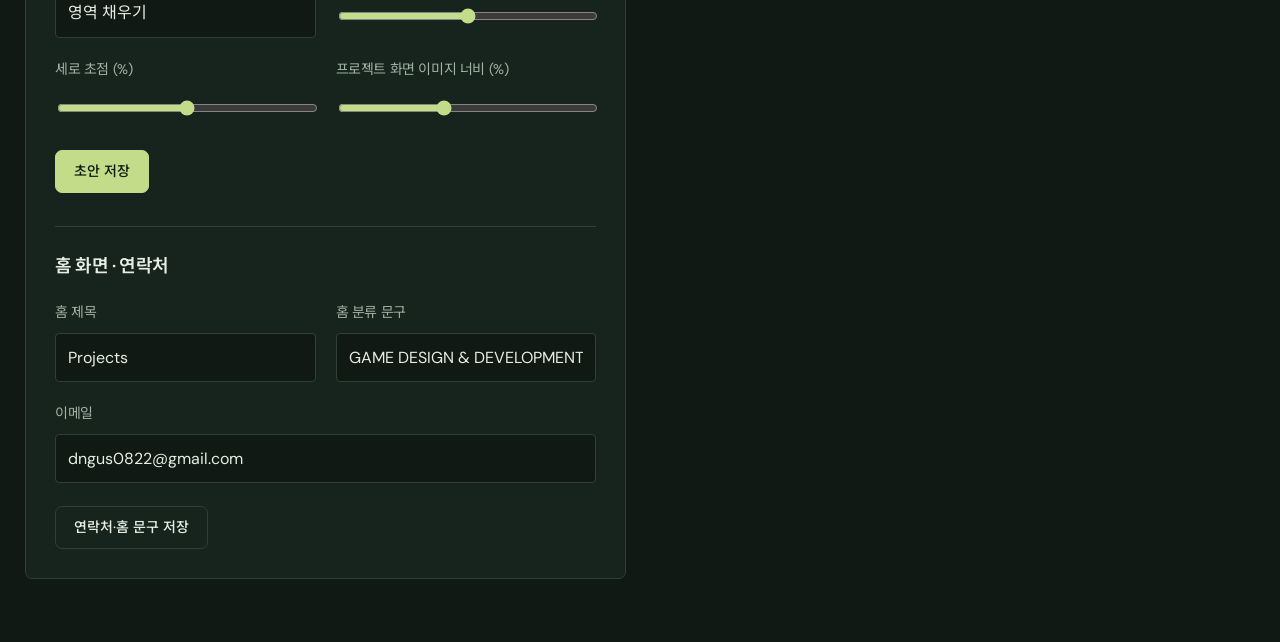
==== commit dae63ca2: "Replace document browsing with game galleries and production stories" ====
--- a/public/editor.html
+++ b/public/editor.html
@@ -2,11 +2,11 @@
 <main class="editor-wrap"><div class="editor-nav"><a class="button" href="./index.html">사이트로 돌아가기</a><div class="hero-actions"><a class="button" id="open-live-preview" href="./index.html?draft=1#overview" target="archive-live-preview" rel="noopener">미리보기 새 창</a><button class="button" id="connect-folder">폴더 연결</button><button class="button" id="save-folder">폴더에 저장</button><button class="button primary" id="export-bundle">수정 파일 내려받기</button></div></div>
 <span class="eyebrow">ARCHIVE EDITOR</span><h1>사이트 편집</h1><p class="small-paragraph">글자, 프로젝트 소개, 문서와 이미지를 직접 수정합니다.</p><p class="notice">초안 저장 → 미리보기 → 폴더 저장 또는 파일 내려받기. 공유 사이트에는 저장소에 커밋한 후 반영됩니다.</p><p class="small-paragraph" id="folder-status">연결된 폴더 없음</p><p id="editor-status" class="editor-status" role="status" aria-live="polite"></p>
 
-<div class="editor-layout"><div class="editor-fields"><nav class="editor-tabs" aria-label="편집 항목"><button type="button" class="active" data-editor-tab="projects-panel">프로젝트</button><button type="button" data-editor-tab="documents-panel">문서</button><button type="button" data-editor-tab="ai-panel">AI 활용</button><button type="button" data-editor-tab="resources-panel">리소스</button><button type="button" data-editor-tab="releases-panel">변경 기록</button><button type="button" data-editor-tab="files-panel">내부 파일</button><button type="button" data-editor-tab="data-panel">데이터</button></nav>
-<section class="editor-panel editor-section" id="ai-panel" hidden><h2>AI 활용 페이지</h2><p class="image-help">Markdown을 가져오면 ## 제목별 탭, ### 제목별 펼침 항목으로 표시됩니다. 파일을 가져온 뒤 초안 저장을 눌러 주세요.</p><div class="form-actions"><label class="button">Markdown 가져오기<input id="import-ai-markdown" type="file" accept=".md,.markdown,text/markdown,text/plain" class="sr-only"></label><button class="button" type="button" id="export-ai-markdown">Markdown 내보내기</button><label class="button">Markdown 이미지 첨부<input id="ai-image-file" type="file" accept="image/png,image/jpeg,image/webp" class="sr-only"></label></div><form id="ai-form"><div class="form-grid"><label class="form-field full">제목<textarea name="title" rows="2" required></textarea></label><label class="form-field full">소개<textarea name="intro" rows="2" required></textarea></label><label class="form-field full">상단 도구 · 이름 | 설명<textarea name="tools" rows="6" required></textarea></label><label class="form-field full">상세 문서 · Markdown<textarea name="markdown" id="ai-markdown" rows="22" spellcheck="false"></textarea><small># 문서 제목 · ## 탭 · ### 펼침 항목 · 표·목록·이미지·링크·코드 지원. HTML은 글자로 표시됩니다. 상세 본문은 이 칸에서 수정하세요.</small></label><details class="form-field full"><summary>간단형 본문 설정 · Markdown이 없을 때 사용</summary><label class="form-field full">직접 담당한 일 · 한 줄씩<textarea name="responsibilities" rows="6" required></textarea></label><label class="form-field full">개발 흐름 · 단계 | 설명<textarea name="steps" rows="6" required></textarea></label></details></div><div class="form-actions"><button class="button primary" type="submit">초안 저장</button></div></form></section><section class="editor-panel editor-section" id="projects-panel"><h2>프로젝트 소개</h2><label class="form-field">프로젝트<select id="project-select"></select></label><form id="project-form"><div class="form-grid"><label class="form-field">이름<input name="name" required maxlength="100"></label><label class="form-field">장르<input name="genre" required maxlength="100"></label><label class="form-field full">홈 카드 한 줄 소개<input name="cardText" required maxlength="150"></label><label class="form-field">큰 제목 · 한 줄씩<textarea name="title" required></textarea></label><label class="form-field">분류 문구<input name="label" maxlength="100"></label><label class="form-field full">프로젝트 한 줄 소개<input name="tagline" required maxlength="200"></label><label class="form-field full">컨셉<textarea name="concept" required></textarea></label><label class="form-field full">특징 · 한 줄씩<textarea name="points" required></textarea></label><label class="form-field full">플레이 흐름 · 제목 | 설명<textarea name="steps" required rows="5"></textarea></label><label class="form-field full">제작 방식 · 제목 | 설명<textarea name="build" required rows="4"></textarea></label><label class="form-field full">대표 이미지 경로<input name="cover" required></label><label class="form-field full">이미지 교체<input id="project-image-file" type="file" accept="image/png,image/jpeg,image/webp"><small>선택한 이미지는 폴더 저장 또는 수정 파일 내려받기에 포함됩니다.</small></label><label class="form-field">이미지 맞춤<select name="coverFit"><option value="cover">영역 채우기</option><option value="contain">전체 보이기</option></select></label><label class="form-field">가로 초점 (%)<input name="coverX" type="range" min="0" max="100" value="50"></label><label class="form-field">세로 초점 (%)<input name="coverY" type="range" min="0" max="100" value="50"></label><label class="form-field">프로젝트 화면 이미지 너비 (%)<input name="heroWidth" type="range" min="25" max="80" value="47"></label></div><div class="form-actions"><button class="button primary" type="submit">초안 저장</button></div></form><h3 class="editor-subheading">홈 화면 · 연락처</h3><form id="site-form"><div class="form-grid"><label class="form-field">홈 제목<input name="heading" required maxlength="100"></label><label class="form-field">홈 분류 문구<input name="kicker" maxlength="100"></label><label class="form-field full">이메일<input name="contactEmail" type="email" required></label></div><div class="form-actions"><button class="button" type="submit">연락처·홈 문구 저장</button></div></form></section>
+<div class="editor-layout"><div class="editor-fields"><nav class="editor-tabs" aria-label="편집 항목"><button type="button" class="active" data-editor-tab="projects-panel">프로젝트</button><button type="button" data-editor-tab="ai-panel">AI 활용</button><button type="button" data-editor-tab="resources-panel">리소스</button><button type="button" data-editor-tab="releases-panel">변경 기록</button><button type="button" data-editor-tab="files-panel">내부 파일</button><button type="button" data-editor-tab="data-panel">데이터</button></nav>
+<section class="editor-panel editor-section" id="ai-panel" hidden><h2>AI 활용 페이지</h2><p class="image-help">Markdown을 가져오면 ## 제목별 탭, ### 제목별 펼침 항목으로 표시됩니다. 파일을 가져온 뒤 초안 저장을 눌러 주세요.</p><div class="form-actions"><label class="button">Markdown 가져오기<input id="import-ai-markdown" type="file" accept=".md,.markdown,text/markdown,text/plain" class="sr-only"></label><button class="button" type="button" id="export-ai-markdown">Markdown 내보내기</button><label class="button">Markdown 이미지 첨부<input id="ai-image-file" type="file" accept="image/png,image/jpeg,image/webp" class="sr-only"></label></div><form id="ai-form"><div class="form-grid"><label class="form-field full">제목<textarea name="title" rows="2" required></textarea></label><label class="form-field full">소개<textarea name="intro" rows="2" required></textarea></label><label class="form-field full">상단 도구 · 이름 | 설명<textarea name="tools" rows="6" required></textarea></label><label class="form-field full">상세 문서 · Markdown<textarea name="markdown" id="ai-markdown" rows="22" spellcheck="false"></textarea><small># 문서 제목 · ## 탭 · ### 펼침 항목 · 표·목록·이미지·링크·코드 지원. HTML은 글자로 표시됩니다. 상세 본문은 이 칸에서 수정하세요.</small></label><details class="form-field full"><summary>간단형 본문 설정 · Markdown이 없을 때 사용</summary><label class="form-field full">직접 담당한 일 · 한 줄씩<textarea name="responsibilities" rows="6" required></textarea></label><label class="form-field full">개발 흐름 · 단계 | 설명<textarea name="steps" rows="6" required></textarea></label></details></div><div class="form-actions"><button class="button primary" type="submit">초안 저장</button></div></form></section><section class="editor-panel editor-section" id="projects-panel"><h2>프로젝트 소개</h2><label class="form-field">프로젝트<select id="project-select"></select></label><form id="project-form"><div class="form-grid"><label class="form-field">이름<input name="name" required maxlength="100"></label><label class="form-field">장르<input name="genre" required maxlength="100"></label><label class="form-field full">홈 카드 한 줄 소개<input name="cardText" required maxlength="150"></label><label class="form-field">큰 제목 · 한 줄씩<textarea name="title" required></textarea></label><label class="form-field">분류 문구<input name="label" maxlength="100"></label><label class="form-field full">프로젝트 한 줄 소개<input name="tagline" required maxlength="200"></label><label class="form-field full">컨셉<textarea name="concept" required></textarea></label><label class="form-field full">특징 · 한 줄씩<textarea name="points" required></textarea></label><label class="form-field full">플레이 흐름 · 제목 | 설명<textarea name="steps" required rows="5"></textarea></label><label class="form-field full">제작 방식 · 제목 | 설명<textarea name="build" required rows="4"></textarea></label><label class="form-field full">플레이 화면 갤러리 · 경로 | 제목 | 설명<textarea name="gallery" rows="6"></textarea></label><label class="form-field full">갤러리 이미지 추가<input id="project-gallery-file" type="file" accept="image/png,image/jpeg,image/webp"><small>선택한 사진이 갤러리 끝에 추가됩니다.</small></label><label class="form-field full">작업 방법과 순서 · Markdown<textarea name="productionMarkdown" rows="20" spellcheck="false"></textarea><small>## 제목을 작업 단계로, ### 제목을 단계 안의 소제목으로 표시합니다.</small></label><label class="form-field full">작업 과정 Markdown 가져오기<input id="project-production-file" type="file" accept=".md,.markdown,text/markdown,text/plain"></label><label class="form-field full">대표 이미지 경로<input name="cover" required></label><label class="form-field full">이미지 교체<input id="project-image-file" type="file" accept="image/png,image/jpeg,image/webp"><small>선택한 이미지는 폴더 저장 또는 수정 파일 내려받기에 포함됩니다.</small></label><label class="form-field">이미지 맞춤<select name="coverFit"><option value="cover">영역 채우기</option><option value="contain">전체 보이기</option></select></label><label class="form-field">가로 초점 (%)<input name="coverX" type="range" min="0" max="100" value="50"></label><label class="form-field">세로 초점 (%)<input name="coverY" type="range" min="0" max="100" value="50"></label><label class="form-field">프로젝트 화면 이미지 너비 (%)<input name="heroWidth" type="range" min="25" max="80" value="47"></label></div><div class="form-actions"><button class="button primary" type="submit">초안 저장</button></div></form><h3 class="editor-subheading">홈 화면 · 연락처</h3><form id="site-form"><div class="form-grid"><label class="form-field">홈 제목<input name="heading" required maxlength="100"></label><label class="form-field">홈 분류 문구<input name="kicker" maxlength="100"></label><label class="form-field full">이메일<input name="contactEmail" type="email" required></label></div><div class="form-actions"><button class="button" type="submit">연락처·홈 문구 저장</button></div></form></section>
 <section class="editor-panel editor-section" id="documents-panel" hidden><div class="authoring-heading"><h2>문서 작성</h2><button class="text-button" type="button" id="delete-web-document">문서 삭제</button></div><details id="new-document-details" class="new-document-details"><summary>새 문서 만들기</summary><form id="new-document-form"><div class="form-grid"><label class="form-field">새 문서 프로젝트<select name="project"><option value="wop">World of Plant</option><option value="ww">Wordless Mage</option></select></label><label class="form-field">새 문서 분류<select name="kind"><option>종합 기획서</option><option selected>시스템 기획서</option><option>콘텐츠 기획서</option></select></label><label class="form-field full">새 문서 제목<input name="title" required placeholder="문서 제목을 입력하세요."></label></div><button type="submit" class="button primary">빈 문서 만들기</button></form></details><div class="form-grid"><label class="form-field">문서<select id="document-select"></select></label><label class="form-field">페이지<select id="section-select"></select></label></div><div class="page-authoring-actions"><button class="button" type="button" id="add-document-page">페이지 추가</button><button class="text-button" type="button" id="delete-document-page">현재 페이지 삭제</button></div><form id="document-form"><div class="form-grid"><label class="form-field">문서 제목<input name="title" required></label><label class="form-field">분류<select name="kind"><option>종합 기획서</option><option>시스템 기획서</option><option>콘텐츠 기획서</option></select></label><label class="form-field full">페이지 제목<input name="sectionTitle" required></label><label class="form-field full">대표 이미지 경로 · 비우면 기존 이미지 사용<input name="cover"></label><label class="form-field full">문서 대표 이미지 첨부<input id="document-cover-file" type="file" accept="image/png,image/jpeg,image/webp"></label><label class="form-field">이미지 맞춤<select name="coverFit"><option value="cover">영역 채우기</option><option value="contain">전체 보이기</option></select></label><label class="form-field">가로 초점 (%)<input name="coverX" type="range" min="0" max="100" value="50"></label><label class="form-field">세로 초점 (%)<input name="coverY" type="range" min="0" max="100" value="50"></label></div><div class="document-author-toolbar"><label class="insert-position-label">삽입 위치<select id="document-insert-position"></select></label><div class="block-insert-tools"><button class="button" id="add-doc-paragraph" type="button">문단</button><button class="button" data-insert-kind="heading" type="button">제목</button><button class="button" data-insert-kind="table" type="button">표</button><button class="button" data-insert-kind="image" type="button">이미지</button><button class="button" data-insert-kind="video" type="button">동영상</button><button class="button" data-insert-kind="link" type="button">링크</button></div><details class="new-table-options"><summary>새 표 크기</summary><label>행<input id="new-table-rows" type="number" min="1" max="100" value="3"></label><label>열<input id="new-table-cols" type="number" min="1" max="20" value="2"></label></details></div><div id="insert-menu-home"><div id="inline-insert-menu" class="inline-insert-menu" hidden><button type="button" data-insert-kind="text">문단</button><button type="button" data-insert-kind="heading">제목</button><button type="button" data-insert-kind="table">표</button><button type="button" data-insert-kind="image">이미지</button><button type="button" data-insert-kind="video">동영상</button><button type="button" data-insert-kind="link">링크</button></div></div><div id="document-blocks"></div><div class="form-actions"><div class="image-url-add"><label class="form-field">본문 이미지 주소 · 기존 파일이나 URL<input id="new-image-url" placeholder="assets/my-image.png 또는 https://..."></label><button class="button" type="button" id="add-image-url">주소로 이미지 추가</button></div><label class="button" for="document-body-file">본문 이미지 첨부</label><input id="document-body-file" type="file" accept="image/png,image/jpeg,image/webp" hidden><button class="button primary" type="submit">본문 초안 저장</button></div><p class="small-paragraph">사이트에 표시되는 문서 본문을 수정합니다. 기존 문서 원본 파일은 변경하지 않습니다.</p></form></section>
 <section class="editor-panel editor-section" id="files-panel" hidden><h2>내부 파일</h2><p class="small-paragraph">HTML·CSS·스크립트를 직접 편집할 수 있습니다. 수정한 파일은 폴더 저장 또는 내려받기 전까지 초안으로 보관됩니다.</p><div class="form-grid"><label class="form-field full">파일<select id="source-file-select"><option value="styles.css">styles.css · 색상·서체·레이아웃</option><option value="index.html">index.html · 기본 화면</option><option value="app.js">app.js · 화면 동작</option><option value="editor.html">editor.html · 편집 도구 화면</option><option value="editor.js">editor.js · 편집 도구 동작</option></select></label></div><div class="form-actions"><button class="button" id="load-source-file" type="button">파일 불러오기</button></div><label class="form-field editor-source-label">파일 내용<textarea id="source-file-content" spellcheck="false" rows="22"></textarea></label><div class="form-actions"><button class="button primary" id="stage-source-file" type="button">파일 초안 저장</button><span class="small-paragraph" id="source-file-status"></span></div></section>
 <section class="editor-panel editor-section" id="releases-panel" hidden><h2>변경 기록</h2><label class="form-field">편집할 기록<select id="release-select"></select></label><form id="release-form"><div class="form-grid"><label class="form-field">프로젝트<select name="project"><option value="site">아카이브 사이트</option><option value="wop">World of Plant</option><option value="ww">Wordless Mage</option></select></label><label class="form-field">버전<input name="version" required maxlength="40" placeholder="예: v0.1.1"></label><label class="form-field">날짜<input name="date" type="date" required></label><label class="form-field">제목<input name="title" required maxlength="100" placeholder="이번 버전의 핵심 변경"></label><label class="form-field full">요약<textarea name="summary" required maxlength="1000" placeholder="어떤 문제를 해결했고, 플레이가 어떻게 달라졌는지 적어 주세요."></textarea></label><label class="form-field full">변경 항목 · 한 줄에 하나<textarea name="changes" required placeholder="추가: 새로운 마법 효과&#10;변경: 대상 선택 피드백 개선&#10;수정: 중복 효과 처리 오류"></textarea><small>추가 / 변경 / 수정 / 삭제 / 문서 형식으로 구분할 수 있습니다.</small></label></div><div class="form-actions"><button class="button primary" type="submit">초안 저장</button><span class="small-paragraph">게시 전 내용과 버전을 확인해 주세요.</span></div></form><div id="draft-releases" class="draft-list"></div></section>
 <section class="editor-panel editor-section" id="resources-panel" hidden><h2>리소스</h2><label class="form-field">편집할 리소스<select id="resource-select"></select></label><form id="resource-form"><div class="form-grid"><label class="form-field">프로젝트<select name="project"><option value="wop">World of Plant</option><option value="ww">Wordless Mage</option></select></label><label class="form-field">리소스 이름<input name="name" required maxlength="120" placeholder="예: 정지 마법 룬"></label><label class="form-field">유형<select name="type"><option>이미지</option><option>UI</option><option>오디오</option><option>폰트</option><option>3D 모델</option><option>문서 이미지</option><option>기타</option></select></label><label class="form-field">버전<input name="version" required maxlength="40" placeholder="예: v1.0"></label><label class="form-field full">이미지·리소스 파일 추가<input id="resource-asset-file" type="file"><small>추가한 파일은 저장할 수정 파일에 포함됩니다.</small></label><label class="form-field full">파일 경로 또는 URL<input name="file" required placeholder="예: assets/my-rune.png 또는 https://..."><small>로컬 파일은 저장소의 public/assets에 함께 추가해 주세요. 오디오·폰트도 링크할 수 있습니다.</small></label><label class="form-field full">미리보기 이미지 경로 · 선택<input name="preview" placeholder="이미지 리소스는 파일 경로를 다시 입력할 수 있습니다."></label><label class="form-field">출처·제작자<input name="source" required maxlength="200" placeholder="직접 제작 / 원본 출처 주소"></label><label class="form-field">이용 조건<input name="license" required maxlength="200" placeholder="예: 직접 제작 / CC0 / 구매 에셋"></label><label class="form-field full">사용처·메모<textarea name="note" maxlength="1000" placeholder="어디에서 사용하고, 어떤 조건으로 교체할 수 있는지 적어 주세요."></textarea></label></div><div class="form-actions"><button class="button primary" type="submit">초안 저장</button></div></form><div id="draft-resources" class="draft-list"></div></section>
 <section class="editor-panel editor-section" id="data-panel" hidden><h2>데이터 관리</h2><p class="small-paragraph">다른 브라우저에서 작업했다면 이전에 내려받은 데이터 파일을 가져올 수 있습니다. 현재 브라우저의 초안을 대체합니다.</p><div class="form-actions"><label class="button" for="import-data">데이터 파일 가져오기</label><input id="import-data" type="file" accept=".js,.json" hidden><button class="button" id="export-data">데이터만 내려받기</button><button class="button" id="reset-draft">공개 데이터로 초안 초기화</button></div><p class="small-paragraph">발행 순서: 파일 내려받기 → 저장소 데이터 파일 교체 → 커밋 → GitHub Actions 배포 완료 확인</p></section>
-</div><aside class="live-preview-panel" id="live-preview-panel" aria-label="수정 화면 미리보기"><div class="live-preview-heading"><h2>실시간 미리보기</h2><button type="button" class="button" id="expand-live-preview" aria-pressed="false">크게 보기</button></div><div class="preview-controls"><label>화면<select id="preview-page"><option value="project">선택한 프로젝트</option><option value="overview">홈 화면</option><option value="ai-development">AI 활용</option><option value="document">선택한 문서</option><option value="documents">문서 목록</option></select></label><label>너비<select id="preview-size"><option value="desktop">패널 너비</option><option value="mobile">모바일 · 390px</option></select></label><button type="button" class="button" id="refresh-live-preview">다시 동기화</button></div><p id="live-preview-status" class="image-help" role="status">미리보기를 불러오는 중입니다.</p><div id="preview-viewport" class="preview-viewport" data-size="desktop"><iframe id="live-preview-frame" title="수정한 사이트 미리보기" src="./index.html?draft=1&amp;embedded=1#project/wop"></iframe></div><p class="image-help">글자·이미지를 바꾸면 저장 전에도 여기에 표시됩니다. 공개 사이트에는 폴더 저장 후 커밋해야 반영됩니다.</p></aside></div></main></body></html>
+</div><aside class="live-preview-panel" id="live-preview-panel" aria-label="수정 화면 미리보기"><div class="live-preview-heading"><h2>실시간 미리보기</h2><button type="button" class="button" id="expand-live-preview" aria-pressed="false">크게 보기</button></div><div class="preview-controls"><label>화면<select id="preview-page"><option value="project">선택한 프로젝트</option><option value="overview">홈 화면</option><option value="ai-development">AI 활용</option></select></label><label>너비<select id="preview-size"><option value="desktop">패널 너비</option><option value="mobile">모바일 · 390px</option></select></label><button type="button" class="button" id="refresh-live-preview">다시 동기화</button></div><p id="live-preview-status" class="image-help" role="status">미리보기를 불러오는 중입니다.</p><div id="preview-viewport" class="preview-viewport" data-size="desktop"><iframe id="live-preview-frame" title="수정한 사이트 미리보기" src="./index.html?draft=1&amp;embedded=1#project/wop"></iframe></div><p class="image-help">글자·이미지를 바꾸면 저장 전에도 여기에 표시됩니다. 공개 사이트에는 폴더 저장 후 커밋해야 반영됩니다.</p></aside></div></main></body></html>
--- a/public/styles.css
+++ b/public/styles.css
@@ -42,3 +42,9 @@
 /* Interactive AI case studies — keeps the existing dark green / cyan palette. */
 .ai-interactive{--ai-accent:#c6d790}.ai-interactive[data-ai-theme="wop"]{--ai-accent:#a5d3a3}.ai-interactive[data-ai-theme="ww"]{--ai-accent:#87cfd6}.ai-interactive .page-title{margin-bottom:22px}.ai-tool-pills{display:flex;gap:10px;flex-wrap:wrap;margin-bottom:30px}.ai-tool-pills span{font-size:.8rem;border:1px solid #38473e;border-radius:30px;padding:7px 13px;color:#b9c7bf}.ai-tabs{display:flex;gap:6px;overflow-x:auto;position:sticky;top:89px;z-index:5;padding:10px;background:#111c17f5;backdrop-filter:blur(12px);border:1px solid #34433d;border-radius:16px;scrollbar-width:thin}.ai-tabs button{flex:0 0 auto;font:inherit;font-size:.87rem;border:1px solid transparent;border-radius:10px;background:transparent;color:#9eaea4;padding:12px 16px;cursor:pointer}.ai-tabs button:hover{color:#fff;background:#22332a}.ai-tabs button[aria-selected="true"]{color:#0d1914;background:var(--ai-accent);font-weight:700}.ai-section-panel{border:1px solid #34433d;border-radius:22px;padding:30px;margin-top:22px;background:linear-gradient(145deg,#1d2b22a6,#101a16);animation:ai-panel-in .22s ease-out}.ai-panel-heading{display:flex;align-items:baseline;gap:20px;padding-bottom:20px;border-bottom:1px solid #34433d;margin-bottom:22px}.ai-panel-heading span{font-size:.78rem;letter-spacing:.12em;color:var(--ai-accent)}.ai-panel-heading h2{margin:0;font-size:1.6rem}.ai-markdown{color:#bdcbc2;font-size:.97rem;line-height:1.9}.ai-markdown p{margin:0 0 18px;white-space:pre-line}.ai-markdown p:last-child{margin-bottom:0}.ai-markdown a{color:var(--ai-accent);text-underline-offset:4px}.ai-markdown ul,.ai-markdown ol{padding-left:24px;margin:0 0 18px}.ai-markdown li{margin-bottom:10px}.ai-markdown strong{color:#f0f4ea}.ai-markdown code{font-size:.85em;background:#101713;padding:2px 5px;border-radius:4px}.ai-markdown pre{padding:20px;overflow:auto;background:#0c1411;border:1px solid #34433d;border-radius:12px;line-height:1.8}.ai-markdown pre code{padding:0;background:none;font-family:Consolas,monospace;white-space:pre}.ai-markdown blockquote{margin:18px 0;padding:12px 20px;border-left:3px solid var(--ai-accent);background:#273b2e5c}.ai-markdown .doc-content-table{font-size:.9rem;min-width:480px}.ai-markdown .doc-content-table th{color:#e0e9d8;background:#26392c}.ai-detail{margin:12px 0;border:1px solid #34483b;border-radius:14px;background:#15221a66}.ai-detail summary{display:flex;align-items:center;justify-content:space-between;gap:12px;font-weight:650;color:#e4ebdd;cursor:pointer;padding:19px 21px;list-style:none}.ai-detail summary::-webkit-details-marker{display:none}.ai-detail summary span{font-size:1.3rem;color:var(--ai-accent);transition:transform .18s}.ai-detail[open] summary span{transform:rotate(45deg)}.ai-detail>div{padding:0 21px 22px}.ai-figure{margin:0 0 26px}.ai-figure button{display:block;width:100%;position:relative;border:1px solid #435447;border-radius:14px;overflow:hidden;padding:0;cursor:zoom-in;background:#0a110e}.ai-figure img{display:block;width:100%;max-height:530px;object-fit:contain}.ai-figure button span{position:absolute;right:14px;bottom:14px;background:#102219e8;border:1px solid #6e8d73;border-radius:20px;padding:4px 12px;color:#ecf1df;font-size:.8rem}.ai-figure figcaption{font-size:.8rem;color:#8b9e91;margin-top:8px}.ai-stepper{display:grid;grid-template-columns:repeat(3,1fr);gap:10px;margin-bottom:22px}.ai-stepper button{display:flex;align-items:center;gap:12px;text-align:left;font:inherit;font-size:.86rem;color:#b5c3b9;background:#142119;border:1px solid #34483b;border-radius:13px;padding:18px;cursor:pointer}.ai-stepper button span{font-size:.75rem;color:var(--ai-accent)}.ai-stepper button.selected{border-color:var(--ai-accent);background:#2a3c2a;color:#f2f5e8}.ai-step-detail{background:#101b15;border-radius:14px;padding:25px;border-left:3px solid var(--ai-accent)}.ai-step-detail h3{font-size:1.15rem;margin:0 0 15px;color:#eff2e9}.ai-tabs button:focus-visible,.ai-stepper button:focus-visible,.ai-detail summary:focus-visible,.ai-figure button:focus-visible{outline:2px solid var(--ai-accent);outline-offset:3px}#ai-markdown{font-family:Consolas,monospace;font-size:.9rem;line-height:1.7;min-height:400px}.project-card{transition:transform .2s,border-color .2s}.project-card:hover{transform:translateY(-4px)}.project-visual img{transition:transform .35s}.project-card:hover .project-visual img{transform:scale(1.025)}
 @keyframes ai-panel-in{from{opacity:.5;transform:translateY(5px)}to{opacity:1;transform:none}}@media(max-width:700px){.ai-tabs{top:75px;border-radius:12px;padding:7px}.ai-tabs button{padding:10px 12px;font-size:.8rem}.ai-section-panel{padding:18px;border-radius:16px}.ai-panel-heading{gap:12px}.ai-panel-heading h2{font-size:1.3rem}.ai-stepper{grid-template-columns:repeat(2,1fr)}.ai-stepper button{padding:14px 10px}.ai-detail summary{padding:15px}.ai-detail>div{padding:0 15px 18px}.ai-markdown{font-size:.9rem}.ai-markdown pre{padding:14px}}@media(prefers-reduced-motion:reduce){.ai-section-panel{animation:none}.project-card,.project-visual img,.ai-detail summary span{transition:none}.project-card:hover,.project-card:hover .project-visual img{transform:none}}
+
+/* Game showcases and production journals. */
+.project-screen-section,.project-production,.project-ownership{margin-top:55px}.project-screen{margin:0;background:#0c1510;border:1px solid #3b5140;border-radius:20px;overflow:hidden}.screen-enlarge{display:block;position:relative;width:100%;background:#0b110f;border:0;padding:0;cursor:zoom-in}.screen-enlarge img{display:block;width:100%;aspect-ratio:16/9;object-fit:contain}.screen-enlarge>span{position:absolute;right:18px;bottom:18px;background:#15251de8;color:#edf0dc;padding:7px 13px;border:1px solid #6c896e;border-radius:30px;font-size:.8rem}.project-screen figcaption{padding:23px 26px}.project-screen h3{margin:0 0 8px;font-size:1.15rem}.project-screen figcaption p{margin:0;color:#a8bcae;line-height:1.8}.screen-thumbnails{display:grid;grid-template-columns:repeat(3,1fr);gap:14px;margin-top:16px}.screen-thumbnails button{overflow:hidden;text-align:left;border:1px solid #3b5140;border-radius:13px;background:#132019;color:#a8bcae;padding:0;cursor:pointer;font:inherit}.screen-thumbnails img{display:block;width:100%;aspect-ratio:16/9;object-fit:cover}.screen-thumbnails span{display:block;padding:12px 15px;font-size:.85rem}.screen-thumbnails [aria-pressed="true"]{border-color:#cad798;color:#eff3d9;box-shadow:0 0 0 1px #cad798}.project-ownership{padding:30px;border:1px solid #3b5140;border-radius:20px;background:#22372a66}.project-ownership>p{color:#b2c3b7;line-height:1.8;margin:20px 0 0}.project-production{--ai-accent:#b3d59b}.project-page.ww .project-production{--ai-accent:#8bcbd6}.production-timeline{margin-top:24px}.production-step{display:grid;grid-template-columns:72px 1fr;gap:20px;position:relative;padding-bottom:30px}.production-step:not(:last-child):before{content:'';position:absolute;top:60px;bottom:0;left:27px;width:1px;background:#3b5140}.production-number{display:grid;place-items:center;align-self:start;width:56px;height:56px;color:var(--ai-accent);border:1px solid #516848;border-radius:16px;background:#1b3021;font-size:1.1rem;letter-spacing:.05em}.production-content{padding:28px;border:1px solid #3b5140;border-radius:20px;background:linear-gradient(145deg,#1b2c21,#111b16)}.production-content>h3{margin:0 0 22px;font-size:1.4rem;color:#e7f0d9}.production-content h4{font-size:1rem;color:#cfdfb6;margin:25px 0 14px}.project-page.ww .production-content{background:linear-gradient(145deg,#192933,#101a20);border-color:#344e58}.project-page.ww .production-number{background:#1b2e37;border-color:#435b64}.project-page.ww .production-content h4{color:#a6d6de}.project-page.ww .project-screen,.project-page.ww .project-ownership{background:#142029;border-color:#354e58}.project-bottom-links{display:flex;flex-wrap:wrap;gap:14px;justify-content:space-between;margin:25px 0 40px}.subnav{overflow:auto;white-space:nowrap;scrollbar-width:thin}.project-screen-section,.project-production,.project-ownership{scroll-margin-top:110px}.production-content .ai-markdown>p:last-child{margin-bottom:0}.production-content .doc-content-table{min-width:450px}.screen-thumbnails button:focus-visible,.screen-enlarge:focus-visible{outline:2px solid #d7e3ae;outline-offset:4px}
+@media(max-width:700px){.production-step{grid-template-columns:42px 1fr;gap:10px}.production-number{width:37px;height:42px;font-size:.85rem;border-radius:12px}.production-step:not(:last-child):before{left:18px;top:48px}.production-content{padding:20px 16px;border-radius:15px;min-width:0}.production-content>h3{font-size:1.15rem}.project-screen figcaption{padding:18px}.project-ownership{padding:20px}.screen-thumbnails{gap:8px}.screen-thumbnails span{padding:9px;font-size:.72rem}.project-screen-section,.project-production,.project-ownership{margin-top:36px}}
+
+.project-ownership + .brief-section{margin-top:48px}
